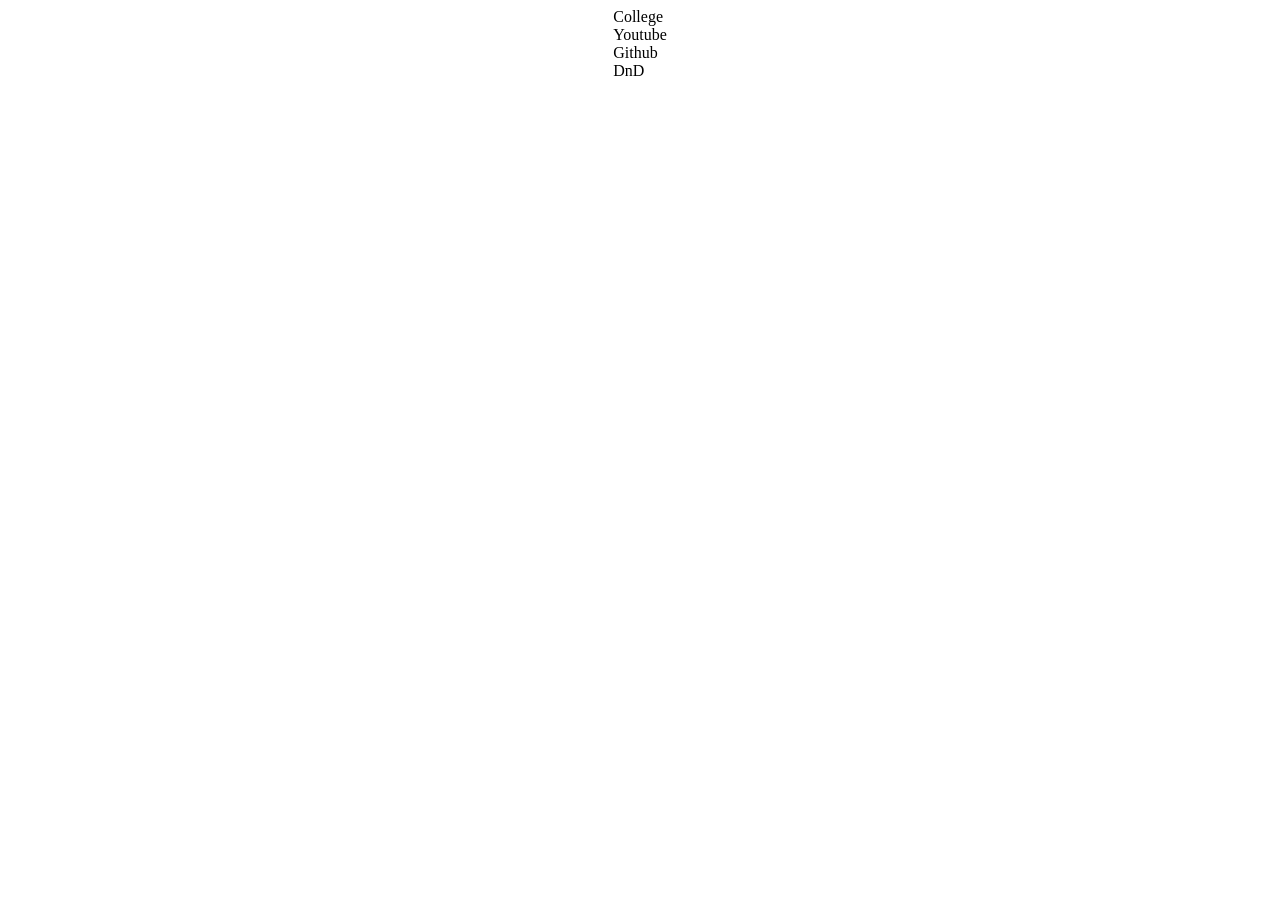
==== index.html @ e41da091 "update for startpage" ====
<!DOCTYPE html>
<html lang="en">
<head>
    <meta charset="UTF-8">
    <meta http-equiv="X-UA-Compatible" content="IE=edge">
    <meta name="viewport" content="width=device-width, initial-scale=1.0">
    <title>Will Hynes Portfolio</title>
    <link rel="stylesheet" href="style.css">
    <link rel="preconnect" href="https://fonts.googleapis.com">
    <link rel="preconnect" href="https://fonts.gstatic.com" crossorigin>
    <link href="https://fonts.googleapis.com/css2?family=Changa&family=Fira+Sans+Condensed&family=Righteous&display=swap" rel="stylesheet">
</head>
<body>
    <main>
        <div id="container">
            <div id="card_0">College</div>
            <div id="card_1">Youtube</div>
            <div id="card_2">Github</div>
            <div id="card_3">DnD</div>
        </div>
    </main>
    <script src="index.js"></script>
</body>
</html>
---- style.css ----
:root {
    --bg-color: rgb(51, 51, 51);
    --text-color: rgb(199, 199, 199);
    --angle: 135deg;
}

html {
    min-height: 100%;
}

main {
    display: flex;
    justify-content: center;
}

@media only screen and (max-width: 600px) {
    #categories {
        flex-direction: column;
    }
}

#categories div {
    border: solid 1px black;
    border-radius: 1em;
    padding: 5%;
    width: 100px;
    transition: all 250ms;
    text-align: center;
}
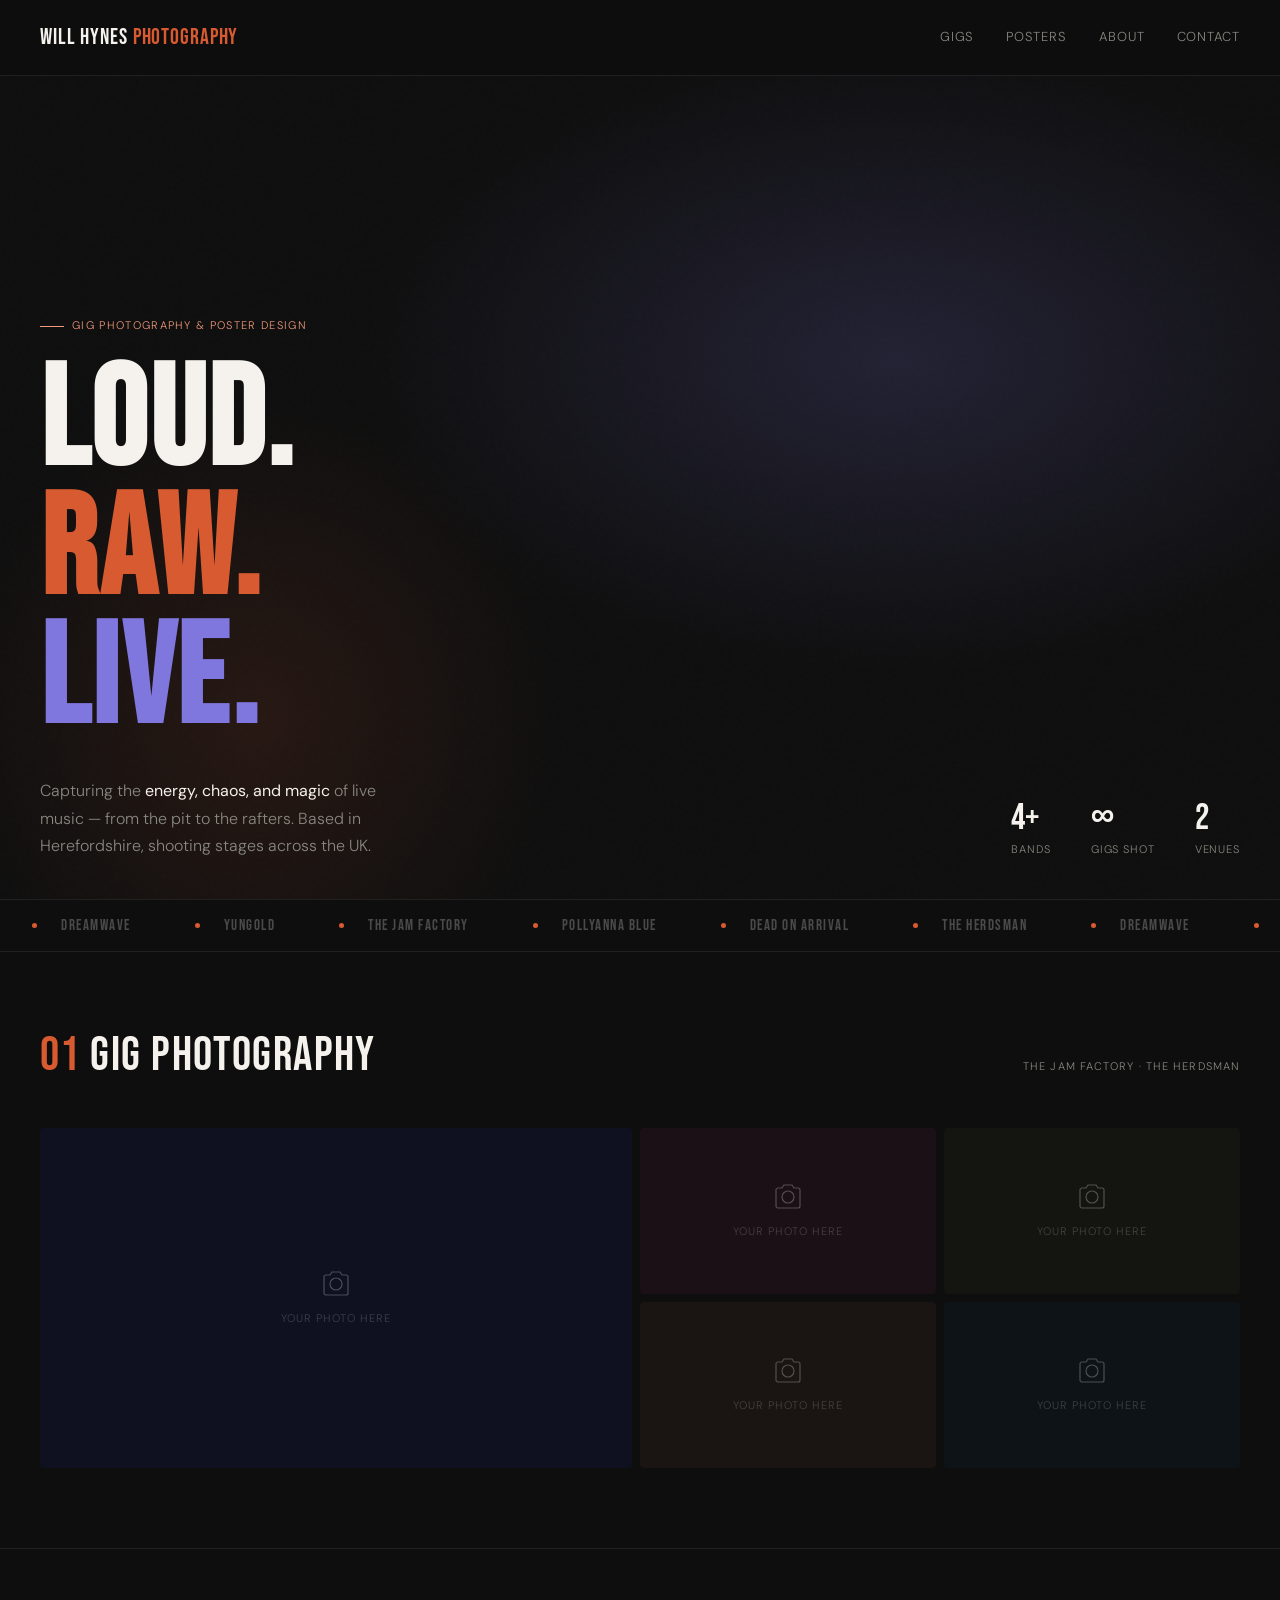
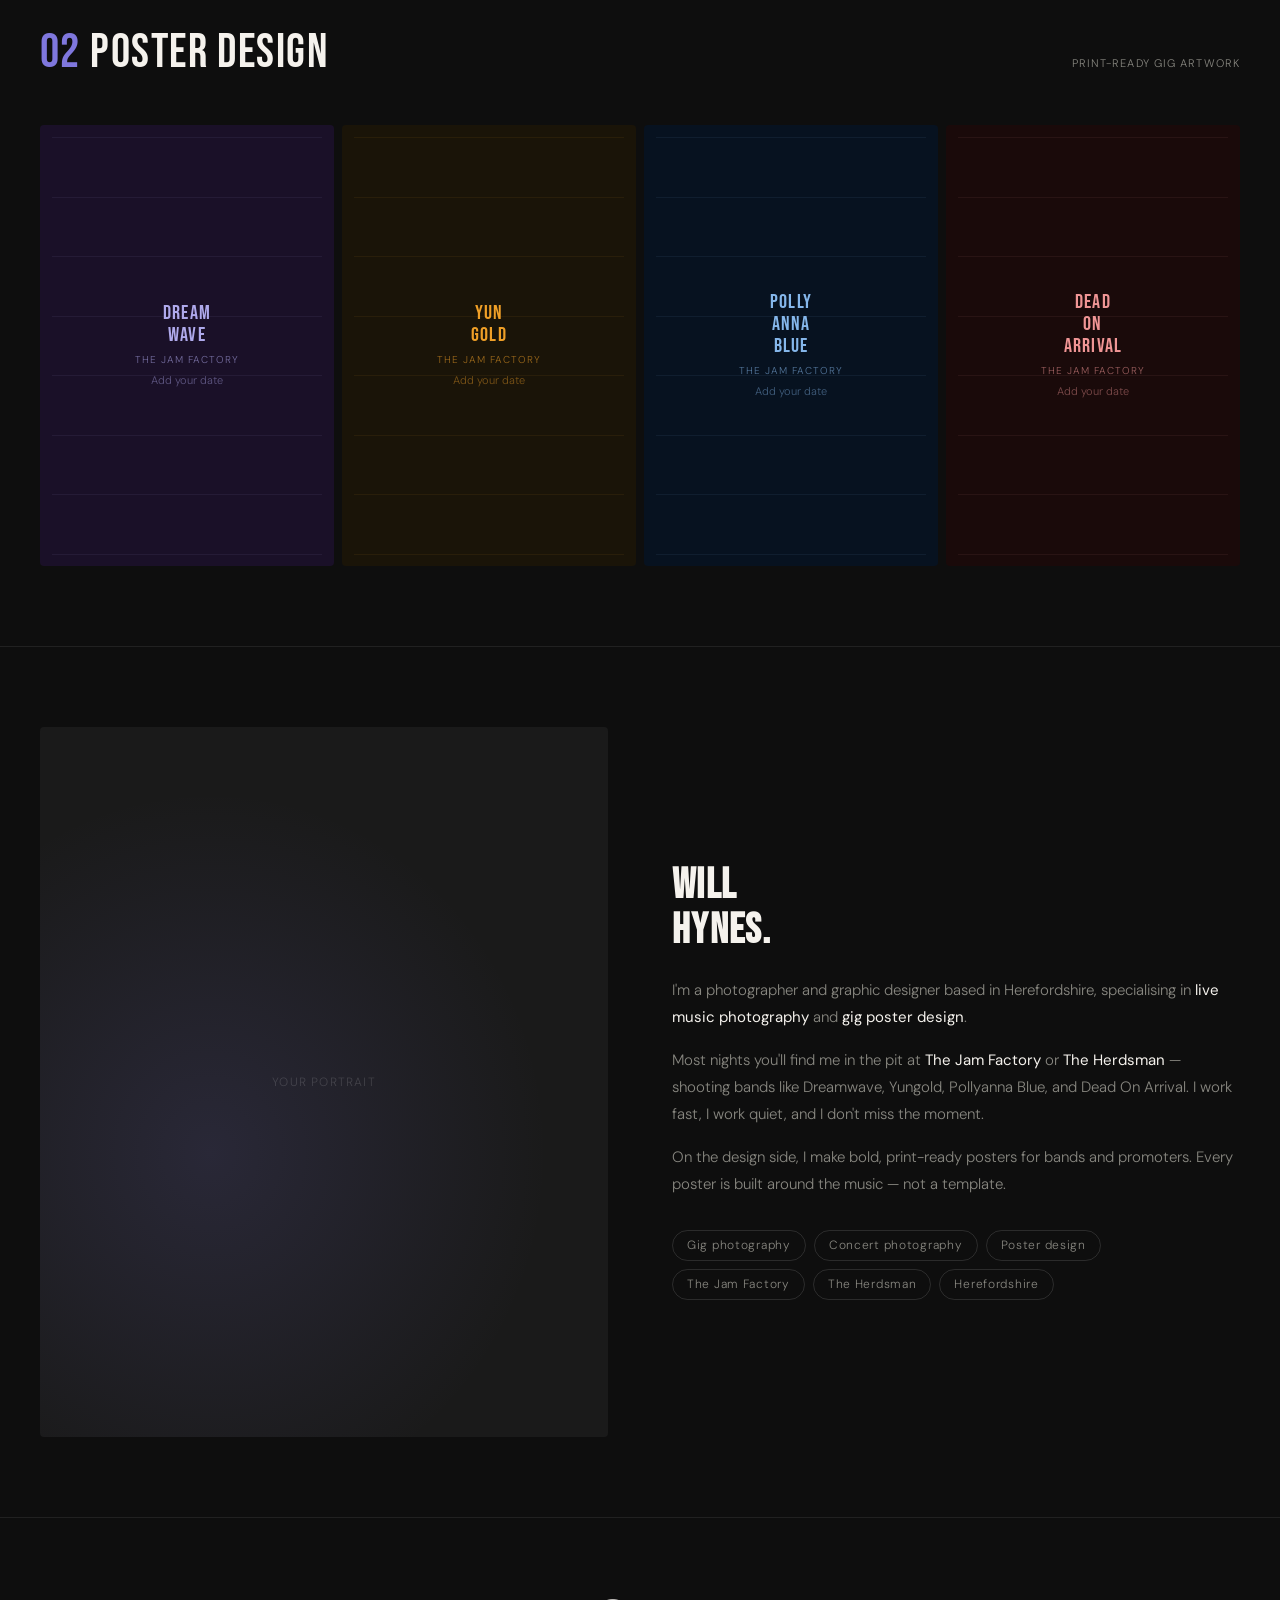
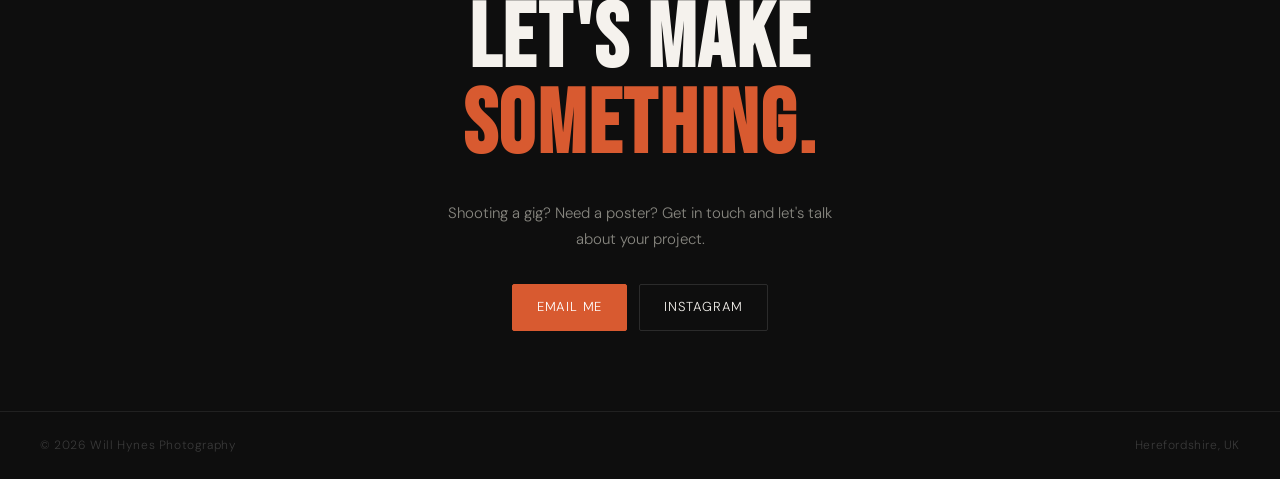
==== commit 9a436660: "add index.html" ====
--- a/index.html
+++ b/index.html
@@ -1,24 +1,688 @@
 <!DOCTYPE html>
 <html lang="en">
 <head>
-    <meta charset="UTF-8">
-    <meta http-equiv="X-UA-Compatible" content="IE=edge">
-    <meta name="viewport" content="width=device-width, initial-scale=1.0">
-    <title>Will Hynes Portfolio</title>
-    <link rel="stylesheet" href="style.css">
-    <link rel="preconnect" href="https://fonts.googleapis.com">
-    <link rel="preconnect" href="https://fonts.gstatic.com" crossorigin>
-    <link href="https://fonts.googleapis.com/css2?family=Changa&family=Fira+Sans+Condensed&family=Righteous&display=swap" rel="stylesheet">
+<meta charset="UTF-8">
+<meta name="viewport" content="width=device-width, initial-scale=1.0">
+<title>Will Hynes Photography</title>
+<link rel="preconnect" href="https://fonts.googleapis.com">
+<link rel="preconnect" href="https://fonts.gstatic.com" crossorigin>
+<link href="https://fonts.googleapis.com/css2?family=Bebas+Neue&family=DM+Sans:ital,wght@0,300;0,400;0,500;1,300&display=swap" rel="stylesheet">
+<style>
+  *, *::before, *::after { box-sizing: border-box; margin: 0; padding: 0; }
+
+  :root {
+    --coral: #D85A30;
+    --coral-light: #F0997B;
+    --coral-pale: #FAECE7;
+    --purple: #7F77DD;
+    --purple-deep: #3C3489;
+    --purple-pale: #EEEDFE;
+    --off-black: #0e0e0e;
+    --off-white: #F5F2ED;
+    --mid: #888780;
+    --font-display: 'Bebas Neue', sans-serif;
+    --font-body: 'DM Sans', sans-serif;
+  }
+
+  html { scroll-behavior: smooth; }
+
+  body {
+    background: var(--off-black);
+    color: var(--off-white);
+    font-family: var(--font-body);
+    font-weight: 300;
+    line-height: 1.6;
+    overflow-x: hidden;
+  }
+
+  /* ── NAV ── */
+  nav {
+    position: fixed; top: 0; left: 0; right: 0; z-index: 100;
+    display: flex; align-items: center; justify-content: space-between;
+    padding: 1.25rem 2.5rem;
+    border-bottom: 0.5px solid rgba(255,255,255,0.08);
+    background: rgba(14,14,14,0.85);
+    backdrop-filter: blur(12px);
+  }
+  .nav-logo {
+    font-family: var(--font-display);
+    font-size: 22px;
+    letter-spacing: 0.04em;
+    color: var(--off-white);
+    text-decoration: none;
+  }
+  .nav-logo span { color: var(--coral); }
+  .nav-links { display: flex; gap: 2rem; }
+  .nav-links a {
+    font-size: 13px;
+    color: var(--mid);
+    text-decoration: none;
+    letter-spacing: 0.06em;
+    text-transform: uppercase;
+    transition: color 0.2s;
+  }
+  .nav-links a:hover { color: var(--off-white); }
+
+  /* ── HERO ── */
+  .hero {
+    min-height: 100vh;
+    display: flex;
+    flex-direction: column;
+    justify-content: flex-end;
+    padding: 2.5rem;
+    padding-top: 100px;
+    position: relative;
+    overflow: hidden;
+    border-bottom: 0.5px solid rgba(255,255,255,0.08);
+  }
+
+  .hero-bg {
+    position: absolute; inset: 0;
+    background:
+      radial-gradient(ellipse 60% 50% at 70% 40%, rgba(127,119,221,0.18) 0%, transparent 70%),
+      radial-gradient(ellipse 40% 60% at 20% 80%, rgba(216,90,48,0.12) 0%, transparent 60%),
+      var(--off-black);
+  }
+
+  /* Grain overlay */
+  .hero-bg::after {
+    content: '';
+    position: absolute; inset: 0;
+    background-image: url("data:image/svg+xml,%3Csvg viewBox='0 0 256 256' xmlns='http://www.w3.org/2000/svg'%3E%3Cfilter id='noise'%3E%3CfeTurbulence type='fractalNoise' baseFrequency='0.9' numOctaves='4' stitchTiles='stitch'/%3E%3C/filter%3E%3Crect width='100%25' height='100%25' filter='url(%23noise)' opacity='0.04'/%3E%3C/svg%3E");
+    opacity: 0.4;
+    pointer-events: none;
+  }
+
+  .hero-content { position: relative; z-index: 2; }
+
+  .hero-tag {
+    display: inline-flex; align-items: center; gap: 8px;
+    font-size: 11px; letter-spacing: 0.12em; text-transform: uppercase;
+    color: var(--coral-light);
+    margin-bottom: 1.5rem;
+  }
+  .hero-tag::before {
+    content: '';
+    display: block; width: 24px; height: 1px;
+    background: var(--coral-light);
+  }
+
+  h1 {
+    font-family: var(--font-display);
+    font-size: clamp(72px, 12vw, 140px);
+    line-height: 0.92;
+    letter-spacing: 0.02em;
+    margin-bottom: 2rem;
+  }
+  h1 .accent { color: var(--coral); }
+  h1 .accent-purple { color: var(--purple); }
+
+  .hero-bottom {
+    display: flex;
+    align-items: flex-end;
+    justify-content: space-between;
+    gap: 2rem;
+    flex-wrap: wrap;
+  }
+  .hero-desc {
+    font-size: 16px;
+    color: var(--mid);
+    max-width: 380px;
+    line-height: 1.7;
+  }
+  .hero-desc strong { color: var(--off-white); font-weight: 400; }
+
+  .hero-stats {
+    display: flex; gap: 2.5rem;
+  }
+  .stat-num {
+    font-family: var(--font-display);
+    font-size: 36px;
+    color: var(--off-white);
+    line-height: 1;
+  }
+  .stat-label {
+    font-size: 11px;
+    color: var(--mid);
+    letter-spacing: 0.08em;
+    text-transform: uppercase;
+    margin-top: 4px;
+  }
+
+  .scroll-hint {
+    position: absolute; bottom: 2rem; right: 2.5rem;
+    font-size: 11px; letter-spacing: 0.1em; text-transform: uppercase;
+    color: rgba(255,255,255,0.2);
+    writing-mode: vertical-rl;
+    z-index: 2;
+  }
+
+  /* ── BANDS TICKER ── */
+  .ticker {
+    border-bottom: 0.5px solid rgba(255,255,255,0.08);
+    overflow: hidden;
+    padding: 0.85rem 0;
+    background: var(--off-black);
+  }
+  .ticker-track {
+    display: flex;
+    gap: 0;
+    animation: ticker 20s linear infinite;
+    width: max-content;
+  }
+  .ticker-track:hover { animation-play-state: paused; }
+  .ticker-item {
+    display: inline-flex; align-items: center; gap: 1.5rem;
+    padding: 0 2rem;
+    font-family: var(--font-display);
+    font-size: 15px;
+    letter-spacing: 0.1em;
+    color: rgba(255,255,255,0.25);
+    white-space: nowrap;
+  }
+  .ticker-dot {
+    width: 5px; height: 5px; border-radius: 50%;
+    background: var(--coral);
+    flex-shrink: 0;
+  }
+  @keyframes ticker {
+    0% { transform: translateX(0); }
+    100% { transform: translateX(-50%); }
+  }
+
+  /* ── SECTION SHARED ── */
+  section { padding: 5rem 2.5rem; border-bottom: 0.5px solid rgba(255,255,255,0.08); }
+  .section-header {
+    display: flex; align-items: baseline; justify-content: space-between;
+    margin-bottom: 3rem;
+    flex-wrap: wrap; gap: 1rem;
+  }
+  .section-title {
+    font-family: var(--font-display);
+    font-size: 48px;
+    letter-spacing: 0.03em;
+    line-height: 1;
+  }
+  .section-title .coral { color: var(--coral); }
+  .section-title .purple { color: var(--purple); }
+  .section-index {
+    font-size: 11px; color: var(--mid);
+    letter-spacing: 0.1em; text-transform: uppercase;
+  }
+
+  /* ── PHOTOGRAPHY ── */
+  .photo-grid {
+    display: grid;
+    grid-template-columns: 2fr 1fr 1fr;
+    grid-template-rows: auto auto;
+    gap: 8px;
+  }
+  .photo-item {
+    background: #1a1a1a;
+    border-radius: 4px;
+    overflow: hidden;
+    position: relative;
+  }
+  .photo-item.featured { grid-row: span 2; }
+  .photo-fill {
+    width: 100%; height: 100%; min-height: 160px;
+    display: flex; flex-direction: column;
+    align-items: center; justify-content: center;
+    gap: 10px;
+  }
+  .photo-fill.tall { min-height: 340px; }
+  .photo-icon {
+    width: 32px; height: 32px; opacity: 0.25;
+  }
+  .photo-fill span {
+    font-size: 11px; color: rgba(255,255,255,0.2);
+    letter-spacing: 0.08em; text-transform: uppercase;
+  }
+  .photo-overlay {
+    position: absolute; inset: 0;
+    background: linear-gradient(to top, rgba(14,14,14,0.8) 0%, transparent 50%);
+    display: flex; flex-direction: column;
+    justify-content: flex-end;
+    padding: 1rem;
+    opacity: 0;
+    transition: opacity 0.25s;
+  }
+  .photo-item:hover .photo-overlay { opacity: 1; }
+  .photo-overlay-title { font-size: 14px; font-weight: 500; }
+  .photo-overlay-sub { font-size: 12px; color: var(--mid); }
+
+  /* Tinted placeholder backgrounds */
+  .tint-a { background: #1a1016; }
+  .tint-b { background: #0f1020; }
+  .tint-c { background: #141410; }
+  .tint-d { background: #1a1412; }
+  .tint-e { background: #0e1318; }
+
+  /* ── POSTERS ── */
+  .poster-grid {
+    display: grid;
+    grid-template-columns: repeat(4, 1fr);
+    gap: 8px;
+  }
+  .poster-item {
+    border-radius: 4px;
+    overflow: hidden;
+    position: relative;
+    cursor: pointer;
+  }
+  .poster-fill {
+    aspect-ratio: 2/3;
+    display: flex; flex-direction: column;
+    align-items: center; justify-content: center;
+    gap: 8px;
+    position: relative;
+  }
+  .poster-inner {
+    text-align: center;
+    z-index: 1;
+    position: relative;
+  }
+  .poster-band {
+    font-family: var(--font-display);
+    font-size: 20px;
+    letter-spacing: 0.06em;
+    line-height: 1.1;
+  }
+  .poster-venue {
+    font-size: 10px;
+    letter-spacing: 0.1em;
+    text-transform: uppercase;
+    margin-top: 6px;
+    opacity: 0.6;
+  }
+  .poster-date {
+    font-size: 11px;
+    margin-top: 4px;
+    opacity: 0.45;
+  }
+  .poster-lines {
+    position: absolute; inset: 0;
+    display: flex; flex-direction: column;
+    justify-content: space-between;
+    padding: 12px;
+    opacity: 0.07;
+  }
+  .h-line { height: 0.5px; background: currentColor; }
+
+  /* ── ABOUT ── */
+  .about-inner {
+    display: grid;
+    grid-template-columns: 1fr 1fr;
+    gap: 4rem;
+    align-items: center;
+  }
+  .about-visual {
+    aspect-ratio: 4/5;
+    background: #1a1a1a;
+    border-radius: 4px;
+    display: flex; align-items: center; justify-content: center;
+    position: relative;
+    overflow: hidden;
+  }
+  .about-visual::before {
+    content: '';
+    position: absolute; inset: 0;
+    background: radial-gradient(ellipse at 30% 60%, rgba(127,119,221,0.15), transparent 60%);
+  }
+  .about-placeholder {
+    font-size: 12px; color: rgba(255,255,255,0.15);
+    letter-spacing: 0.1em; text-transform: uppercase;
+    position: relative; z-index: 1;
+  }
+  .about-text h2 {
+    font-family: var(--font-display);
+    font-size: 42px;
+    line-height: 1.05;
+    margin-bottom: 1.5rem;
+    letter-spacing: 0.03em;
+  }
+  .about-text p {
+    font-size: 15px;
+    color: var(--mid);
+    line-height: 1.8;
+    margin-bottom: 1rem;
+  }
+  .about-text p strong { color: var(--off-white); font-weight: 400; }
+  .tags {
+    display: flex; gap: 8px; flex-wrap: wrap; margin-top: 2rem;
+  }
+  .tag {
+    font-size: 12px; letter-spacing: 0.06em;
+    padding: 5px 14px;
+    border: 0.5px solid rgba(255,255,255,0.12);
+    border-radius: 999px;
+    color: var(--mid);
+  }
+
+  /* ── CONTACT ── */
+  .contact-inner {
+    display: flex; flex-direction: column;
+    align-items: center; text-align: center;
+    gap: 2rem;
+  }
+  .contact-inner h2 {
+    font-family: var(--font-display);
+    font-size: clamp(48px, 8vw, 90px);
+    letter-spacing: 0.03em;
+    line-height: 0.95;
+  }
+  .contact-inner h2 span { color: var(--coral); }
+  .contact-sub {
+    font-size: 15px; color: var(--mid);
+    max-width: 400px; line-height: 1.7;
+  }
+  .contact-links {
+    display: flex; gap: 12px; flex-wrap: wrap; justify-content: center;
+  }
+  .contact-link {
+    display: inline-flex; align-items: center; gap: 8px;
+    padding: 12px 24px;
+    border: 0.5px solid rgba(255,255,255,0.12);
+    border-radius: 2px;
+    font-size: 13px;
+    color: var(--off-white);
+    text-decoration: none;
+    letter-spacing: 0.06em;
+    text-transform: uppercase;
+    transition: border-color 0.2s, color 0.2s;
+  }
+  .contact-link:hover { border-color: var(--coral); color: var(--coral); }
+  .contact-link.primary {
+    background: var(--coral);
+    border-color: var(--coral);
+    color: #fff;
+  }
+  .contact-link.primary:hover { background: #c04e26; border-color: #c04e26; color: #fff; }
+
+  /* ── FOOTER ── */
+  footer {
+    padding: 1.5rem 2.5rem;
+    display: flex; align-items: center; justify-content: space-between;
+    font-size: 12px; color: rgba(255,255,255,0.18);
+    letter-spacing: 0.05em;
+    flex-wrap: wrap; gap: 0.5rem;
+  }
+
+  /* ── ANIMATIONS ── */
+  .fade-up {
+    opacity: 0;
+    transform: translateY(24px);
+    transition: opacity 0.7s ease, transform 0.7s ease;
+  }
+  .fade-up.visible {
+    opacity: 1;
+    transform: translateY(0);
+  }
+
+  @media (max-width: 700px) {
+    .photo-grid { grid-template-columns: 1fr; }
+    .poster-grid { grid-template-columns: repeat(2, 1fr); }
+    .about-inner { grid-template-columns: 1fr; }
+    .photo-item.featured { grid-row: span 1; }
+    nav { padding: 1rem 1.25rem; }
+    .nav-links { gap: 1.25rem; }
+    section { padding: 3.5rem 1.25rem; }
+    .hero { padding: 1.25rem; padding-top: 80px; }
+    h1 { font-size: 64px; }
+  }
+</style>
 </head>
 <body>
-    <main>
-        <div id="container">
-            <div id="card_0">College</div>
-            <div id="card_1">Youtube</div>
-            <div id="card_2">Github</div>
-            <div id="card_3">DnD</div>
-        </div>
-    </main>
-    <script src="index.js"></script>
+
+<!-- NAV -->
+<nav>
+  <a href="#" class="nav-logo">Will Hynes <span>Photography</span></a>
+  <div class="nav-links">
+    <a href="#photography">Gigs</a>
+    <a href="#posters">Posters</a>
+    <a href="#about">About</a>
+    <a href="#contact">Contact</a>
+  </div>
+</nav>
+
+<!-- HERO -->
+<div class="hero">
+  <div class="hero-bg"></div>
+  <div class="hero-content">
+    <div class="hero-tag">Gig photography & poster design</div>
+    <h1>
+      LOUD.<br>
+      <span class="accent">RAW.</span><br>
+      <span class="accent-purple">LIVE.</span>
+    </h1>
+    <div class="hero-bottom">
+      <p class="hero-desc">
+        Capturing the <strong>energy, chaos, and magic</strong> of live music — from the pit to the rafters. Based in Herefordshire, shooting stages across the UK.
+      </p>
+      <div class="hero-stats">
+        <div>
+          <div class="stat-num">4+</div>
+          <div class="stat-label">Bands</div>
+        </div>
+        <div>
+          <div class="stat-num">∞</div>
+          <div class="stat-label">Gigs shot</div>
+        </div>
+        <div>
+          <div class="stat-num">2</div>
+          <div class="stat-label">Venues</div>
+        </div>
+      </div>
+    </div>
+  </div>
+
+</div>
+
+<!-- TICKER -->
+<div class="ticker">
+  <div class="ticker-track">
+    <span class="ticker-item"><span class="ticker-dot"></span>Dreamwave</span>
+    <span class="ticker-item"><span class="ticker-dot"></span>Yungold</span>
+    <span class="ticker-item"><span class="ticker-dot"></span>The Jam Factory</span>
+    <span class="ticker-item"><span class="ticker-dot"></span>Pollyanna Blue</span>
+    <span class="ticker-item"><span class="ticker-dot"></span>Dead On Arrival</span>
+    <span class="ticker-item"><span class="ticker-dot"></span>The Herdsman</span>
+    <span class="ticker-item"><span class="ticker-dot"></span>Dreamwave</span>
+    <span class="ticker-item"><span class="ticker-dot"></span>Yungold</span>
+    <span class="ticker-item"><span class="ticker-dot"></span>The Jam Factory</span>
+    <span class="ticker-item"><span class="ticker-dot"></span>Pollyanna Blue</span>
+    <span class="ticker-item"><span class="ticker-dot"></span>Dead On Arrival</span>
+    <span class="ticker-item"><span class="ticker-dot"></span>The Herdsman</span>
+  </div>
+</div>
+
+<!-- PHOTOGRAPHY -->
+<section id="photography" class="fade-up">
+  <div class="section-header">
+    <div class="section-title"><span class="coral">01</span> Gig photography</div>
+    <div class="section-index">The Jam Factory · The Herdsman</div>
+  </div>
+  <div class="photo-grid">
+    <div class="photo-item featured tint-b">
+      <div class="photo-fill tall">
+        <svg class="photo-icon" viewBox="0 0 32 32" fill="none"><circle cx="16" cy="16" r="6" stroke="white" stroke-width="1.2"/><path d="M12 4h8l2 3h4a2 2 0 012 2v16a2 2 0 01-2 2H6a2 2 0 01-2-2V9a2 2 0 012-2h4l2-3z" stroke="white" stroke-width="1.2" fill="none"/></svg>
+        <span>your photo here</span>
+      </div>
+      <div class="photo-overlay">
+        <div class="photo-overlay-title">Dreamwave</div>
+        <div class="photo-overlay-sub">The Jam Factory</div>
+      </div>
+    </div>
+    <div class="photo-item tint-a">
+      <div class="photo-fill">
+        <svg class="photo-icon" viewBox="0 0 32 32" fill="none"><circle cx="16" cy="16" r="6" stroke="white" stroke-width="1.2"/><path d="M12 4h8l2 3h4a2 2 0 012 2v16a2 2 0 01-2 2H6a2 2 0 01-2-2V9a2 2 0 012-2h4l2-3z" stroke="white" stroke-width="1.2" fill="none"/></svg>
+        <span>your photo here</span>
+      </div>
+      <div class="photo-overlay">
+        <div class="photo-overlay-title">Pollyanna Blue</div>
+        <div class="photo-overlay-sub">The Jam Factory</div>
+      </div>
+    </div>
+    <div class="photo-item tint-c">
+      <div class="photo-fill">
+        <svg class="photo-icon" viewBox="0 0 32 32" fill="none"><circle cx="16" cy="16" r="6" stroke="white" stroke-width="1.2"/><path d="M12 4h8l2 3h4a2 2 0 012 2v16a2 2 0 01-2 2H6a2 2 0 01-2-2V9a2 2 0 012-2h4l2-3z" stroke="white" stroke-width="1.2" fill="none"/></svg>
+        <span>your photo here</span>
+      </div>
+      <div class="photo-overlay">
+        <div class="photo-overlay-title">Yungold</div>
+        <div class="photo-overlay-sub">The Herdsman</div>
+      </div>
+    </div>
+    <div class="photo-item tint-d">
+      <div class="photo-fill">
+        <svg class="photo-icon" viewBox="0 0 32 32" fill="none"><circle cx="16" cy="16" r="6" stroke="white" stroke-width="1.2"/><path d="M12 4h8l2 3h4a2 2 0 012 2v16a2 2 0 01-2 2H6a2 2 0 01-2-2V9a2 2 0 012-2h4l2-3z" stroke="white" stroke-width="1.2" fill="none"/></svg>
+        <span>your photo here</span>
+      </div>
+      <div class="photo-overlay">
+        <div class="photo-overlay-title">Dead On Arrival</div>
+        <div class="photo-overlay-sub">The Herdsman</div>
+      </div>
+    </div>
+    <div class="photo-item tint-e">
+      <div class="photo-fill">
+        <svg class="photo-icon" viewBox="0 0 32 32" fill="none"><circle cx="16" cy="16" r="6" stroke="white" stroke-width="1.2"/><path d="M12 4h8l2 3h4a2 2 0 012 2v16a2 2 0 01-2 2H6a2 2 0 01-2-2V9a2 2 0 012-2h4l2-3z" stroke="white" stroke-width="1.2" fill="none"/></svg>
+        <span>your photo here</span>
+      </div>
+      <div class="photo-overlay">
+        <div class="photo-overlay-title">Dead On Arrival</div>
+        <div class="photo-overlay-sub">The Jam Factory</div>
+      </div>
+    </div>
+  </div>
+</section>
+
+<!-- POSTERS -->
+<section id="posters" class="fade-up">
+  <div class="section-header">
+    <div class="section-title"><span class="purple">02</span> Poster design</div>
+    <div class="section-index">Print-ready gig artwork</div>
+  </div>
+  <div class="poster-grid">
+    <!-- Dreamwave poster -->
+    <div class="poster-item">
+      <div class="poster-fill" style="background: #1a1028; color: #AFA9EC;">
+        <div class="poster-lines">
+          <div class="h-line"></div><div class="h-line"></div><div class="h-line"></div>
+          <div class="h-line"></div><div class="h-line"></div><div class="h-line"></div>
+          <div class="h-line"></div><div class="h-line"></div>
+        </div>
+        <div class="poster-inner">
+          <div class="poster-band">DREAM<br>WAVE</div>
+          <div class="poster-venue">The Jam Factory</div>
+          <div class="poster-date">Add your date</div>
+        </div>
+      </div>
+    </div>
+    <!-- Yungold poster -->
+    <div class="poster-item">
+      <div class="poster-fill" style="background: #1a1408; color: #EF9F27;">
+        <div class="poster-lines">
+          <div class="h-line"></div><div class="h-line"></div><div class="h-line"></div>
+          <div class="h-line"></div><div class="h-line"></div><div class="h-line"></div>
+          <div class="h-line"></div><div class="h-line"></div>
+        </div>
+        <div class="poster-inner">
+          <div class="poster-band">YUN<br>GOLD</div>
+          <div class="poster-venue">The Jam Factory</div>
+          <div class="poster-date">Add your date</div>
+        </div>
+      </div>
+    </div>
+    <!-- Pollyanna Blue poster -->
+    <div class="poster-item">
+      <div class="poster-fill" style="background: #071220; color: #85B7EB;">
+        <div class="poster-lines">
+          <div class="h-line"></div><div class="h-line"></div><div class="h-line"></div>
+          <div class="h-line"></div><div class="h-line"></div><div class="h-line"></div>
+          <div class="h-line"></div><div class="h-line"></div>
+        </div>
+        <div class="poster-inner">
+          <div class="poster-band">POLLY<br>ANNA<br>BLUE</div>
+          <div class="poster-venue">The Jam Factory</div>
+          <div class="poster-date">Add your date</div>
+        </div>
+      </div>
+    </div>
+    <!-- Dead On Arrival poster -->
+    <div class="poster-item">
+      <div class="poster-fill" style="background: #1a0a0a; color: #F09595;">
+        <div class="poster-lines">
+          <div class="h-line"></div><div class="h-line"></div><div class="h-line"></div>
+          <div class="h-line"></div><div class="h-line"></div><div class="h-line"></div>
+          <div class="h-line"></div><div class="h-line"></div>
+        </div>
+        <div class="poster-inner">
+          <div class="poster-band">DEAD<br>ON<br>ARRIVAL</div>
+          <div class="poster-venue">The Jam Factory</div>
+          <div class="poster-date">Add your date</div>
+        </div>
+      </div>
+    </div>
+  </div>
+</section>
+
+<!-- ABOUT -->
+<section id="about" class="fade-up">
+  <div class="about-inner">
+    <div class="about-visual">
+      <div class="about-placeholder">your portrait</div>
+    </div>
+    <div class="about-text">
+      <h2>WILL<br>HYNES.</h2>
+      <p>
+        I'm a photographer and graphic designer based in Herefordshire, specialising in <strong>live music photography</strong> and <strong>gig poster design</strong>.
+      </p>
+      <p>
+        Most nights you'll find me in the pit at <strong>The Jam Factory</strong> or <strong>The Herdsman</strong> — shooting bands like Dreamwave, Yungold, Pollyanna Blue, and Dead On Arrival. I work fast, I work quiet, and I don't miss the moment.
+      </p>
+      <p>
+        On the design side, I make bold, print-ready posters for bands and promoters. Every poster is built around the music — not a template.
+      </p>
+      <div class="tags">
+        <span class="tag">Gig photography</span>
+        <span class="tag">Concert photography</span>
+        <span class="tag">Poster design</span>
+        <span class="tag">The Jam Factory</span>
+        <span class="tag">The Herdsman</span>
+        <span class="tag">Herefordshire</span>
+      </div>
+    </div>
+  </div>
+</section>
+
+<!-- CONTACT -->
+<section id="contact" class="fade-up">
+  <div class="contact-inner">
+    <h2>LET'S MAKE<br><span>SOMETHING.</span></h2>
+    <p class="contact-sub">Shooting a gig? Need a poster? Get in touch and let's talk about your project.</p>
+    <div class="contact-links">
+      <a class="contact-link primary" href="mailto:will@willhynes.com">Email me</a>
+      <a class="contact-link" href="https://instagram.com/will_hynes01" target="_blank">Instagram</a>
+    </div>
+  </div>
+</section>
+
+<!-- FOOTER -->
+<footer>
+  <span>© 2026 Will Hynes Photography</span>
+  <span>Herefordshire, UK</span>
+</footer>
+
+<script>
+  const observer = new IntersectionObserver((entries) => {
+    entries.forEach(e => {
+      if (e.isIntersecting) {
+        e.target.classList.add('visible');
+        observer.unobserve(e.target);
+      }
+    });
+  }, { threshold: 0.12 });
+  document.querySelectorAll('.fade-up').forEach(el => observer.observe(el));
+</script>
 </body>
 </html>
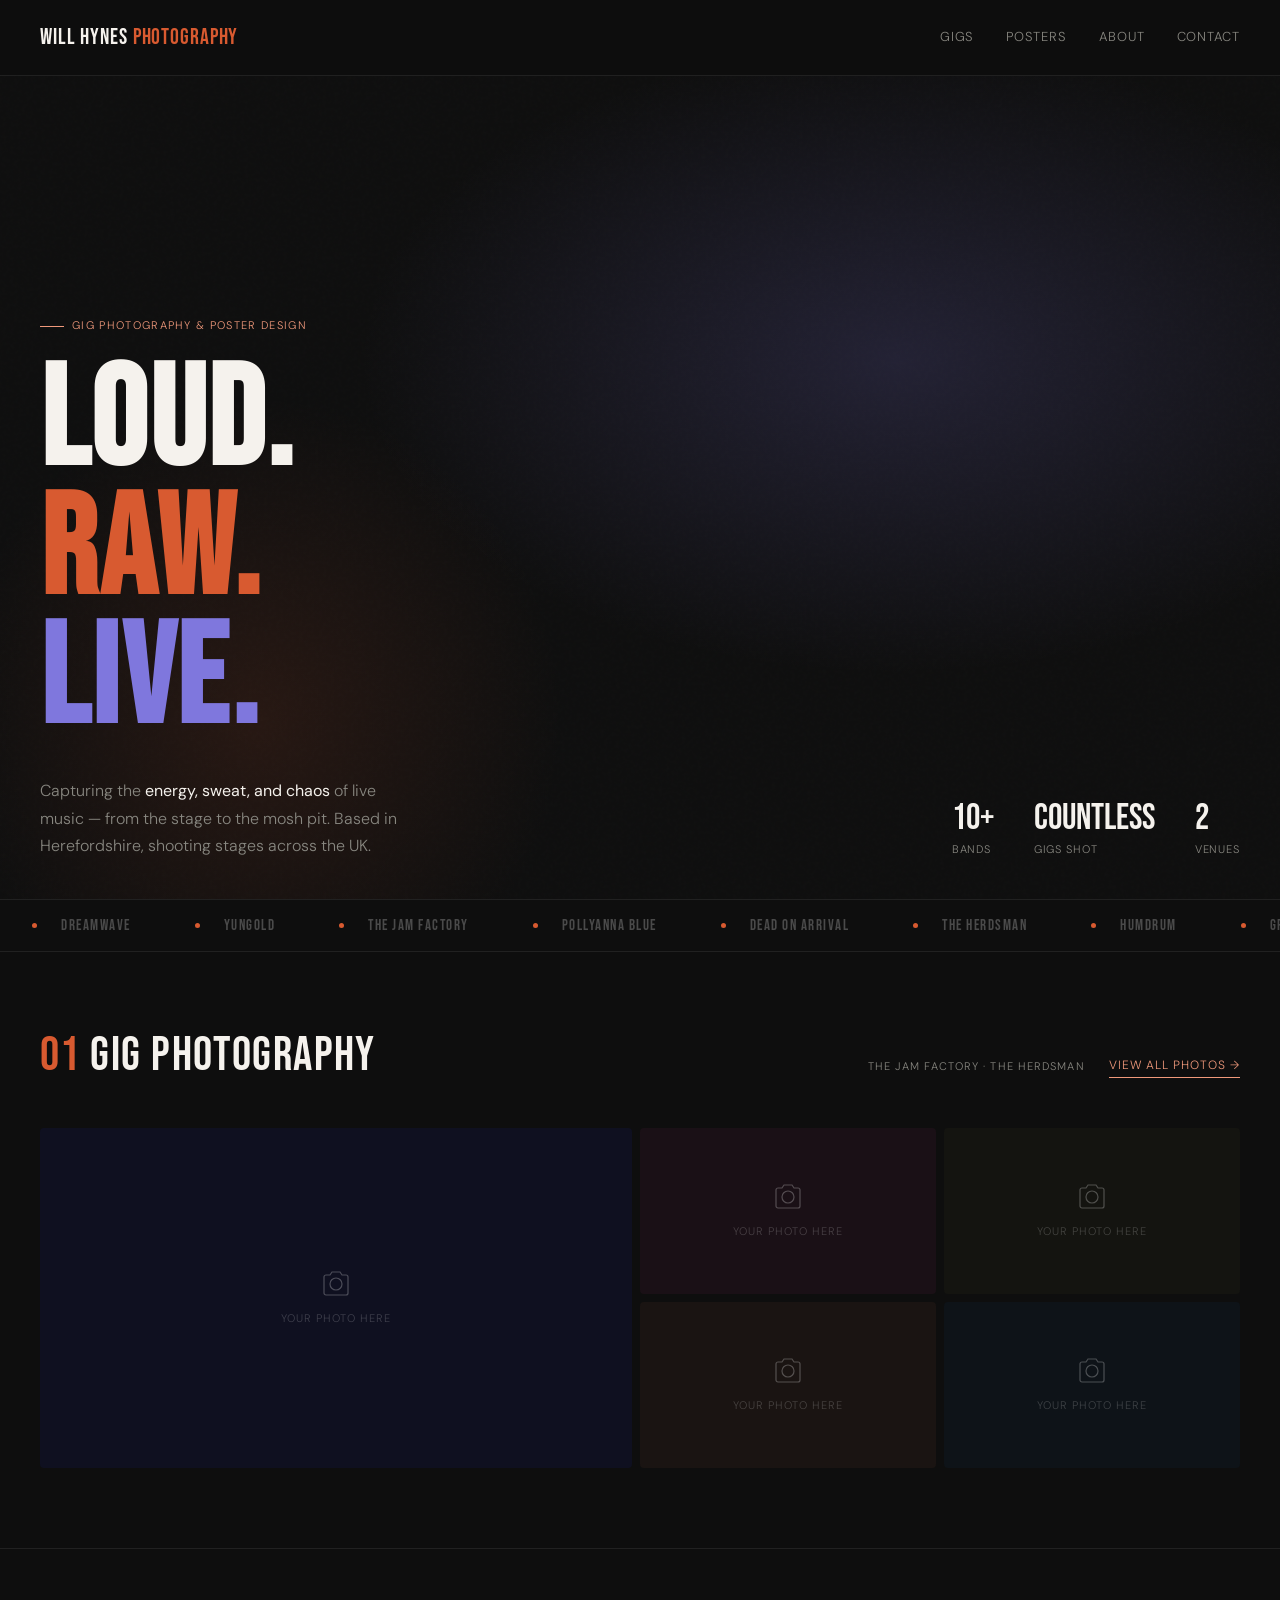
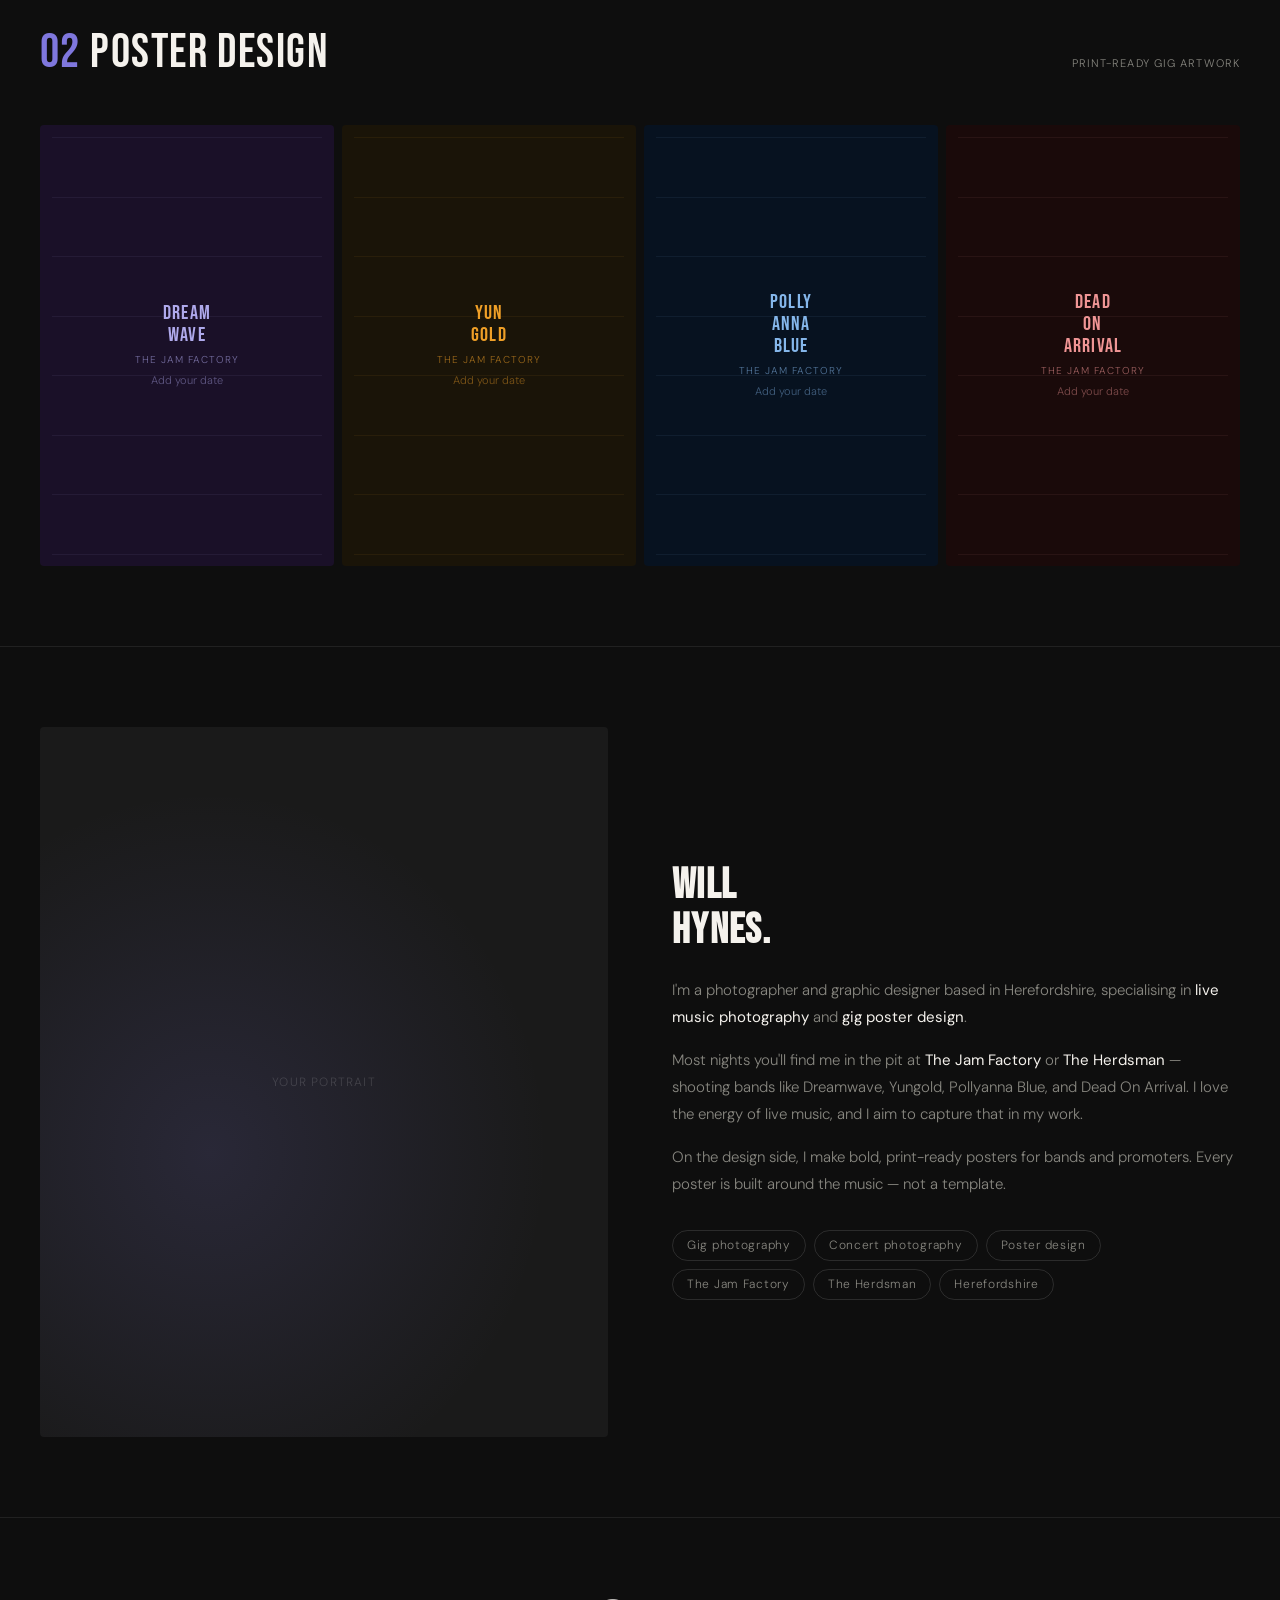
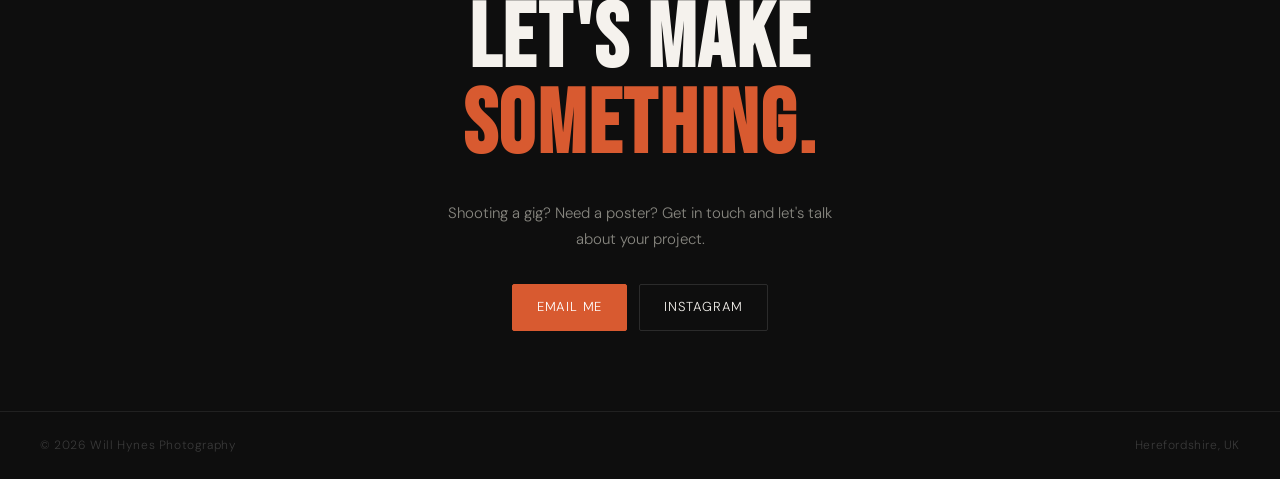
==== commit 4e21f256: "change pit to stage" ====
--- a/index.html
+++ b/index.html
@@ -457,15 +457,15 @@
     </h1>
     <div class="hero-bottom">
       <p class="hero-desc">
-        Capturing the <strong>energy, chaos, and magic</strong> of live music — from the pit to the rafters. Based in Herefordshire, shooting stages across the UK.
+        Capturing the <strong>energy, sweat, and chaos</strong> of live music — from the stage to the mosh pit. Based in Herefordshire, shooting stages across the UK.
       </p>
       <div class="hero-stats">
         <div>
-          <div class="stat-num">4+</div>
+          <div class="stat-num">10+</div>
           <div class="stat-label">Bands</div>
         </div>
         <div>
-          <div class="stat-num">∞</div>
+          <div class="stat-num">Countless</div>
           <div class="stat-label">Gigs shot</div>
         </div>
         <div>
@@ -487,12 +487,24 @@
     <span class="ticker-item"><span class="ticker-dot"></span>Pollyanna Blue</span>
     <span class="ticker-item"><span class="ticker-dot"></span>Dead On Arrival</span>
     <span class="ticker-item"><span class="ticker-dot"></span>The Herdsman</span>
+    <span class="ticker-item"><span class="ticker-dot"></span>Humdrum</span>
+    <span class="ticker-item"><span class="ticker-dot"></span>Gray Space</span>
+    <span class="ticker-item"><span class="ticker-dot"></span>Lumora</span>
+    <span class="ticker-item"><span class="ticker-dot"></span>The Makings</span>
+    <span class="ticker-item"><span class="ticker-dot"></span>Since</span>
+    <span class="ticker-item"><span class="ticker-dot"></span>Versaints</span>
     <span class="ticker-item"><span class="ticker-dot"></span>Dreamwave</span>
     <span class="ticker-item"><span class="ticker-dot"></span>Yungold</span>
     <span class="ticker-item"><span class="ticker-dot"></span>The Jam Factory</span>
     <span class="ticker-item"><span class="ticker-dot"></span>Pollyanna Blue</span>
     <span class="ticker-item"><span class="ticker-dot"></span>Dead On Arrival</span>
     <span class="ticker-item"><span class="ticker-dot"></span>The Herdsman</span>
+    <span class="ticker-item"><span class="ticker-dot"></span>Humdrum</span>
+    <span class="ticker-item"><span class="ticker-dot"></span>Gray Space</span>
+    <span class="ticker-item"><span class="ticker-dot"></span>Lumora</span>
+    <span class="ticker-item"><span class="ticker-dot"></span>The Makings</span>
+    <span class="ticker-item"><span class="ticker-dot"></span>Since</span>
+    <span class="ticker-item"><span class="ticker-dot"></span>Versaints</span>
   </div>
 </div>
 
@@ -500,7 +512,10 @@
 <section id="photography" class="fade-up">
   <div class="section-header">
     <div class="section-title"><span class="coral">01</span> Gig photography</div>
-    <div class="section-index">The Jam Factory · The Herdsman</div>
+    <div style="display:flex; align-items:center; gap:1.5rem; flex-wrap:wrap;">
+      <div class="section-index">The Jam Factory · The Herdsman</div>
+      <a href="will_hynes_gallery.html" style="font-size:12px; letter-spacing:0.08em; text-transform:uppercase; color:var(--coral-light); text-decoration:none; border-bottom: 0.5px solid var(--coral-light); padding-bottom:1px;">View all photos →</a>
+    </div>
   </div>
   <div class="photo-grid">
     <div class="photo-item featured tint-b">
@@ -638,7 +653,7 @@
         I'm a photographer and graphic designer based in Herefordshire, specialising in <strong>live music photography</strong> and <strong>gig poster design</strong>.
       </p>
       <p>
-        Most nights you'll find me in the pit at <strong>The Jam Factory</strong> or <strong>The Herdsman</strong> — shooting bands like Dreamwave, Yungold, Pollyanna Blue, and Dead On Arrival. I work fast, I work quiet, and I don't miss the moment.
+        Most nights you'll find me in the pit at <strong>The Jam Factory</strong> or <strong>The Herdsman</strong> — shooting bands like Dreamwave, Yungold, Pollyanna Blue, and Dead On Arrival. I love the energy of live music, and I aim to capture that in my work.
       </p>
       <p>
         On the design side, I make bold, print-ready posters for bands and promoters. Every poster is built around the music — not a template.
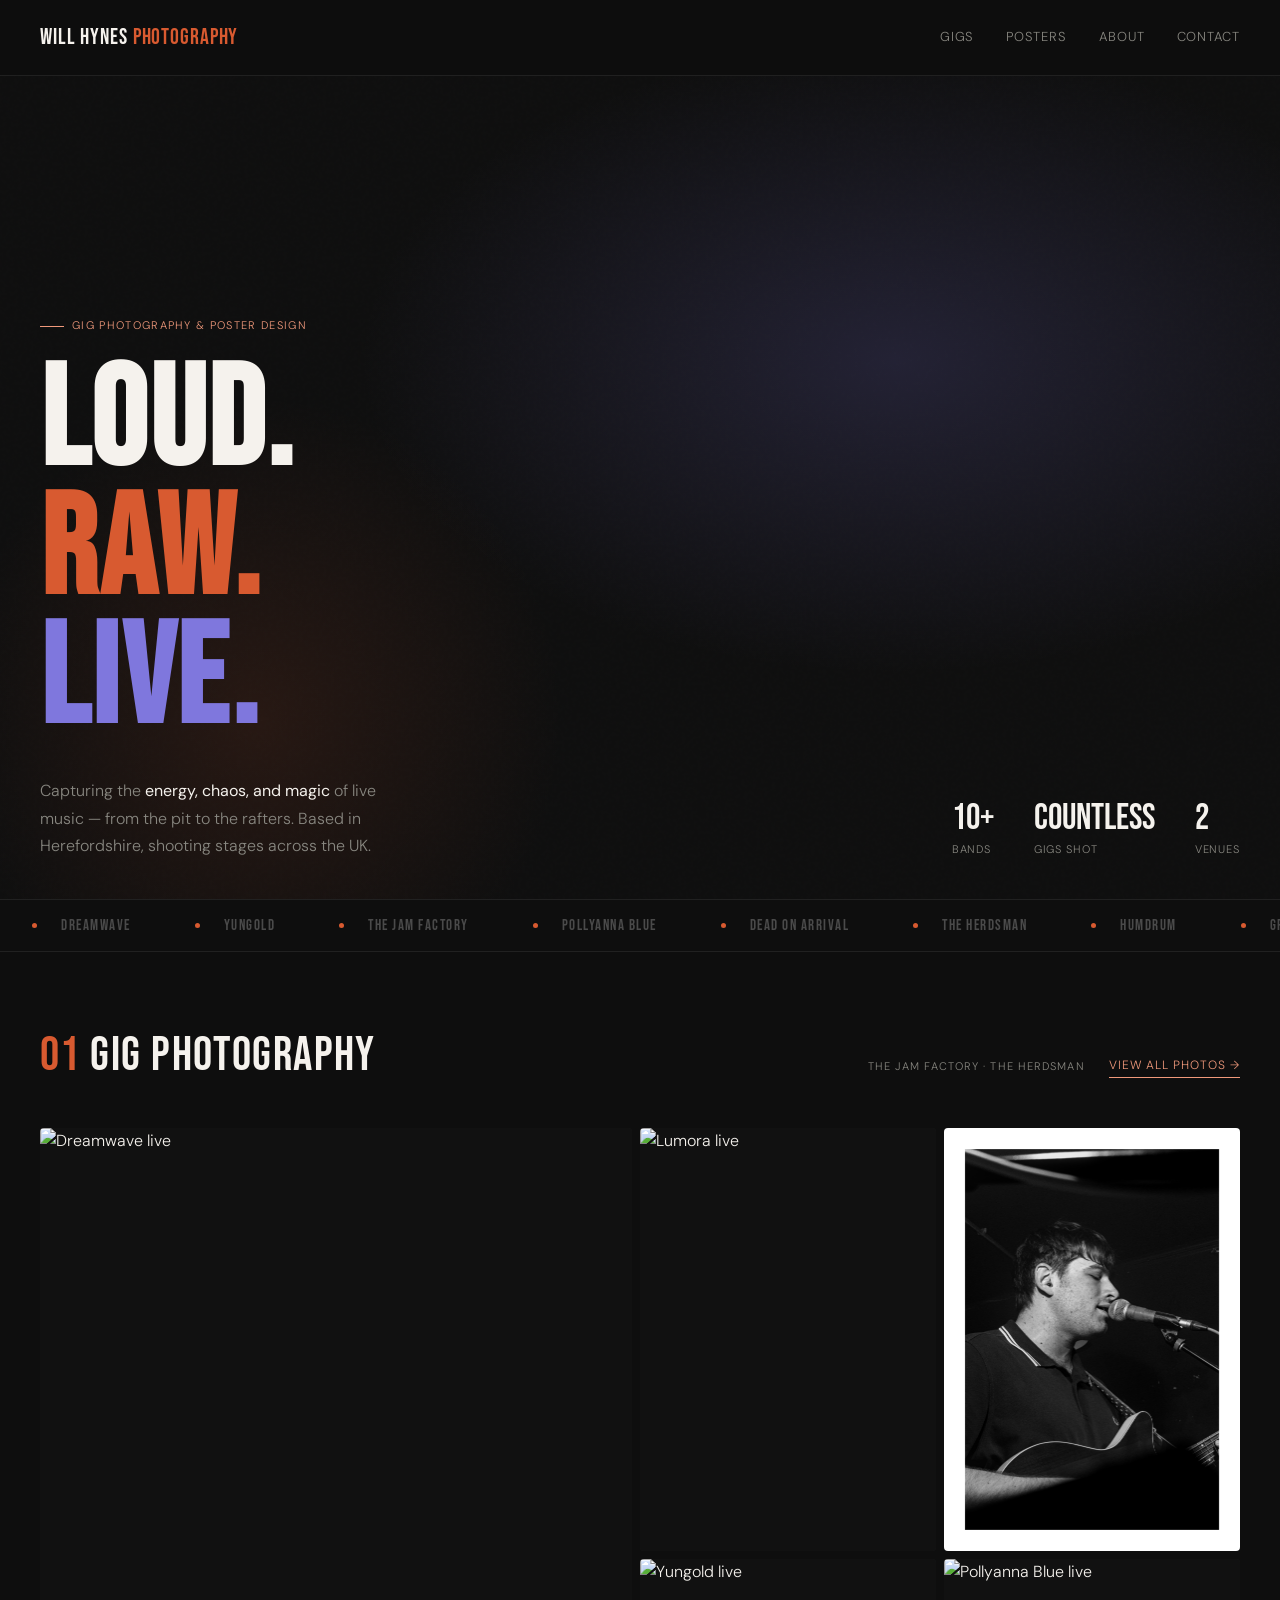
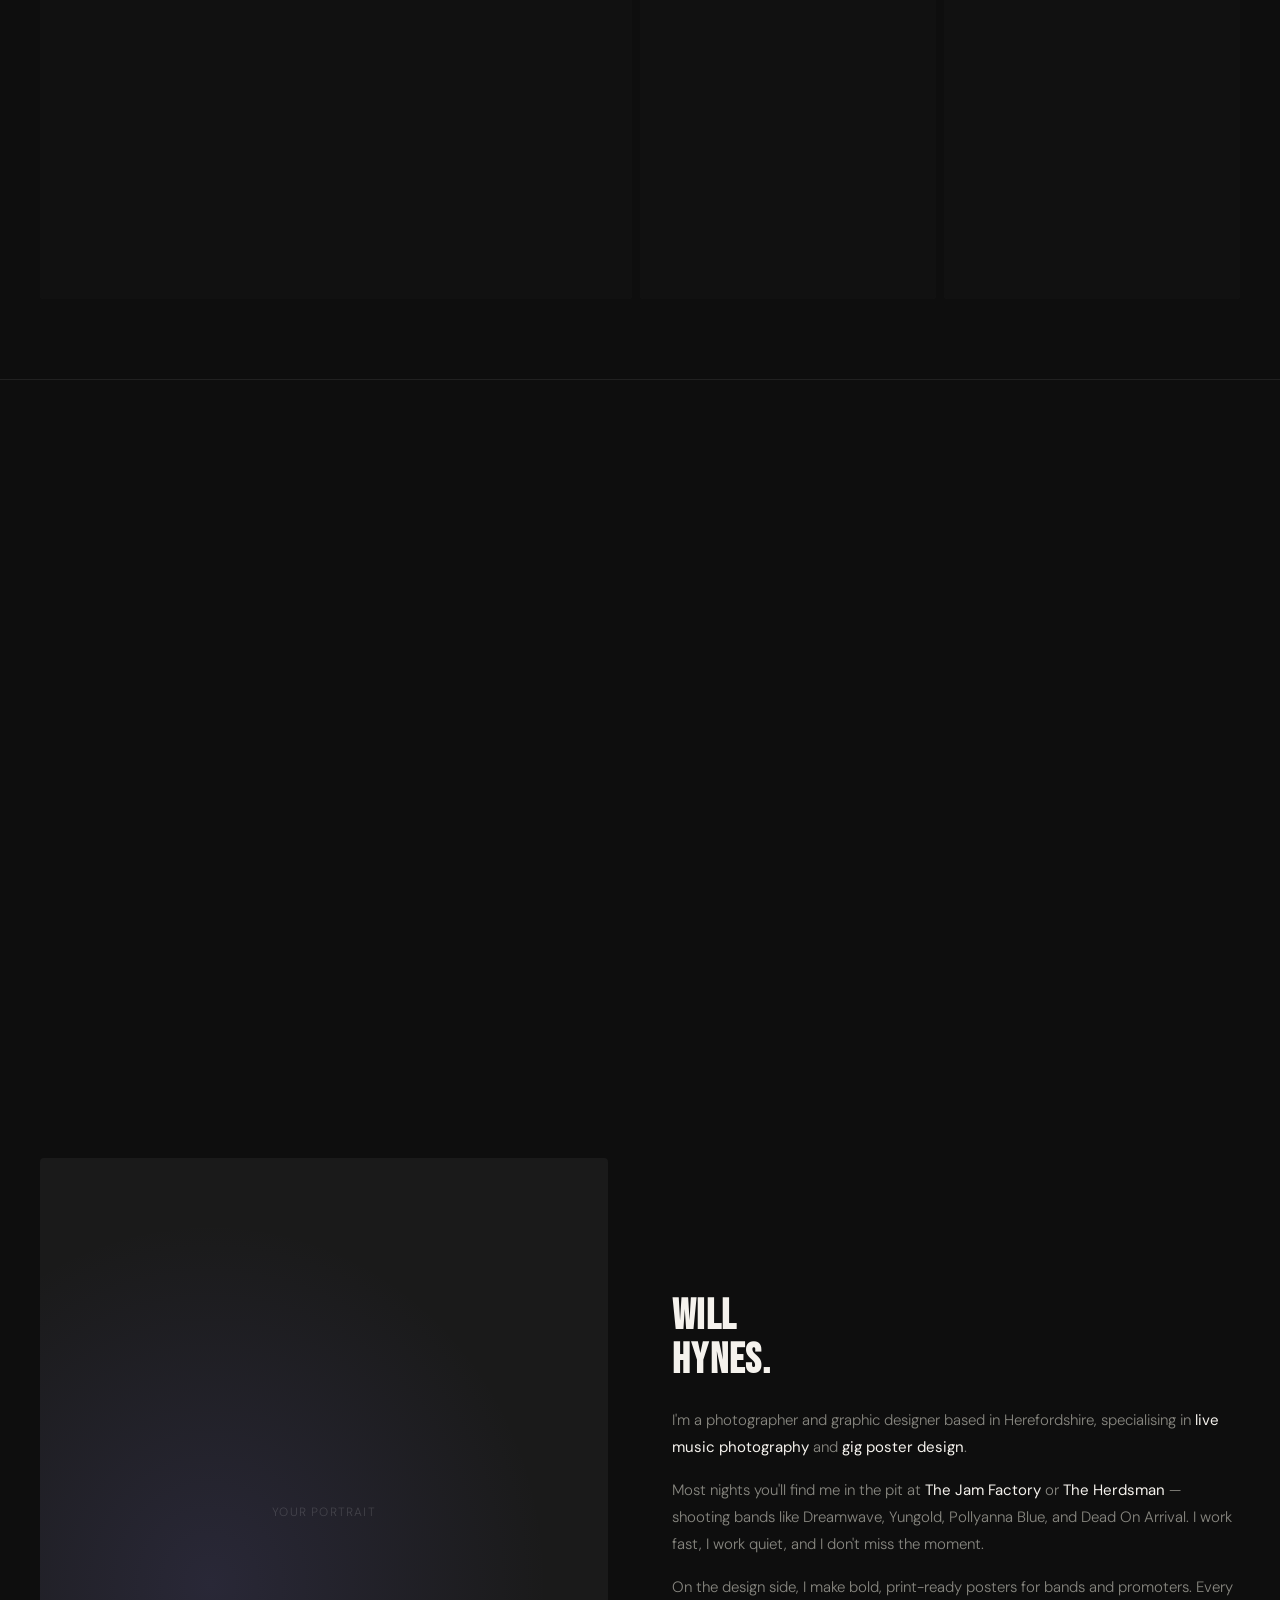
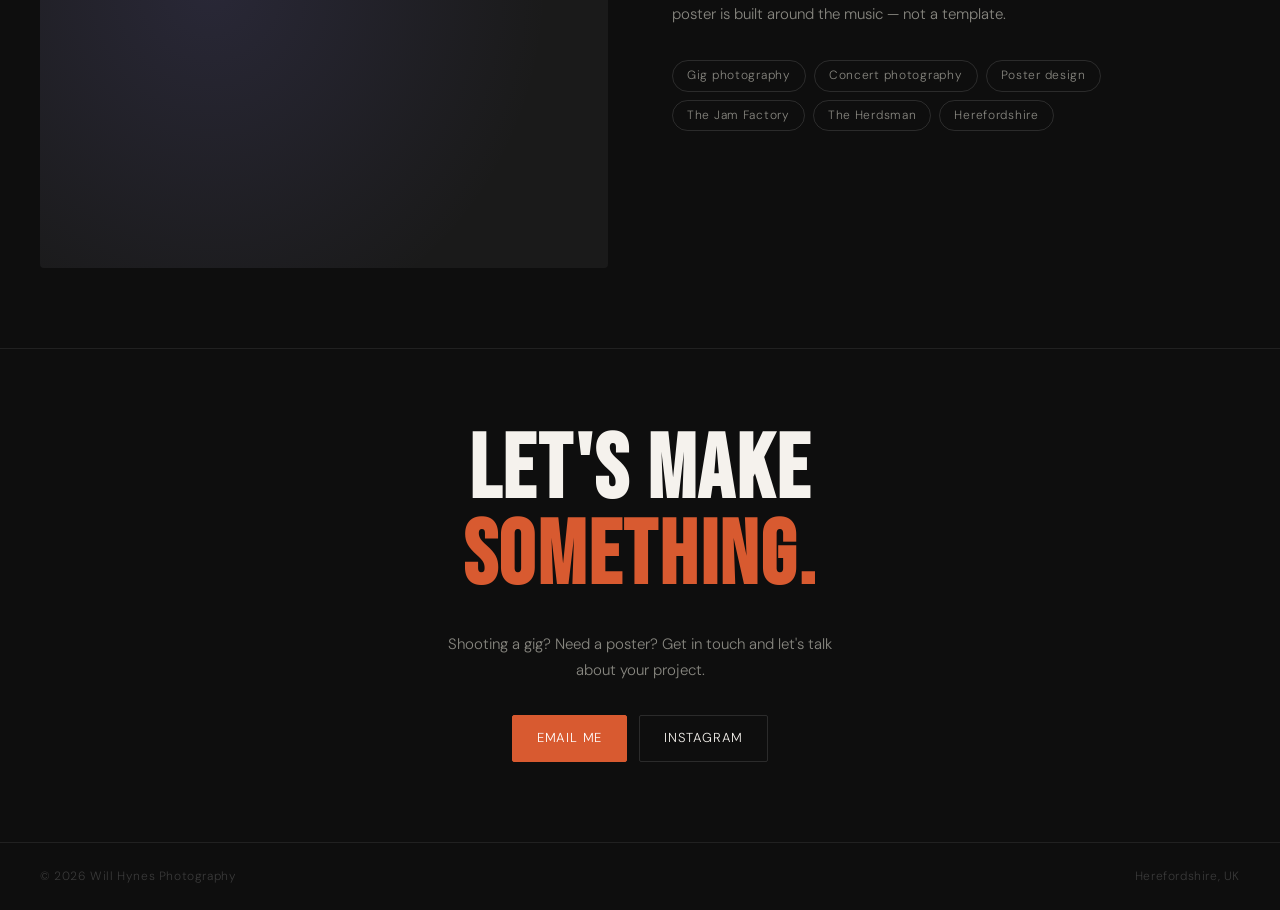
==== commit d7d046e8: "feat: transition to dynamic JSON-driven architecture and implement responsive masonry layout" ====
--- a/index.html
+++ b/index.html
@@ -7,6 +7,8 @@
 <link rel="preconnect" href="https://fonts.googleapis.com">
 <link rel="preconnect" href="https://fonts.gstatic.com" crossorigin>
 <link href="https://fonts.googleapis.com/css2?family=Bebas+Neue&family=DM+Sans:ital,wght@0,300;0,400;0,500;1,300&display=swap" rel="stylesheet">
+<script src="js/main.js"></script>
+<script src="js/lightbox.js"></script>
 <style>
   *, *::before, *::after { box-sizing: border-box; margin: 0; padding: 0; }
 
@@ -62,7 +64,6 @@
     transition: color 0.2s;
   }
   .nav-links a:hover { color: var(--off-white); }
-
   /* ── HERO ── */
   .hero {
     min-height: 100vh;
@@ -76,21 +77,40 @@
     border-bottom: 0.5px solid rgba(255,255,255,0.08);
   }
 
+  /* ── HERO SLIDESHOW ── */
   .hero-bg {
+    position: absolute; inset: 0;
+    overflow: hidden;
+  }
+  .hero-slide {
+    position: absolute; inset: 0;
+    background-size: cover;
+    background-position: center;
+    opacity: 0;
+    transition: opacity 1.2s ease;
+  }
+  .hero-slide.active { opacity: 1; }
+  /* dark overlay so text stays readable */
+  .hero-slide::after {
+    content: '';
+    position: absolute; inset: 0;
+    background:
+      linear-gradient(to top, rgba(14,14,14,0.85) 0%, rgba(14,14,14,0.4) 50%, rgba(14,14,14,0.55) 100%),
+      radial-gradient(ellipse 60% 50% at 70% 40%, rgba(127,119,221,0.12) 0%, transparent 70%);
+  }
+  /* grain */
+  .hero-grain {
+    position: absolute; inset: 0; z-index: 1; pointer-events: none;
+    background-image: url("data:image/svg+xml,%3Csvg viewBox='0 0 256 256' xmlns='http://www.w3.org/2000/svg'%3E%3Cfilter id='noise'%3E%3CfeTurbulence type='fractalNoise' baseFrequency='0.9' numOctaves='4' stitchTiles='stitch'/%3E%3C/filter%3E%3Crect width='100%25' height='100%25' filter='url(%23noise)' opacity='0.04'/%3E%3C/svg%3E");
+    opacity: 0.35;
+  }
+  /* fallback if no images found */
+  .hero-bg-fallback {
     position: absolute; inset: 0;
     background:
       radial-gradient(ellipse 60% 50% at 70% 40%, rgba(127,119,221,0.18) 0%, transparent 70%),
       radial-gradient(ellipse 40% 60% at 20% 80%, rgba(216,90,48,0.12) 0%, transparent 60%),
       var(--off-black);
-  }
-
-  /* Grain overlay */
-  .hero-bg::after {
-    content: '';
-    position: absolute; inset: 0;
-    background-image: url("data:image/svg+xml,%3Csvg viewBox='0 0 256 256' xmlns='http://www.w3.org/2000/svg'%3E%3Cfilter id='noise'%3E%3CfeTurbulence type='fractalNoise' baseFrequency='0.9' numOctaves='4' stitchTiles='stitch'/%3E%3C/filter%3E%3Crect width='100%25' height='100%25' filter='url(%23noise)' opacity='0.04'/%3E%3C/svg%3E");
-    opacity: 0.4;
-    pointer-events: none;
   }
 
   .hero-content { position: relative; z-index: 2; }
@@ -439,7 +459,7 @@
   <a href="#" class="nav-logo">Will Hynes <span>Photography</span></a>
   <div class="nav-links">
     <a href="#photography">Gigs</a>
-    <a href="#posters">Posters</a>
+    <a href="will_hynes_posters.html">Posters</a>
     <a href="#about">About</a>
     <a href="#contact">Contact</a>
   </div>
@@ -447,7 +467,11 @@
 
 <!-- HERO -->
 <div class="hero">
-  <div class="hero-bg"></div>
+  <div class="hero-bg">
+    <div class="hero-bg-fallback"></div>
+    <!-- slides injected by JS from media/ folder -->
+    <div class="hero-grain"></div>
+  </div>
   <div class="hero-content">
     <div class="hero-tag">Gig photography & poster design</div>
     <h1>
@@ -457,7 +481,7 @@
     </h1>
     <div class="hero-bottom">
       <p class="hero-desc">
-        Capturing the <strong>energy, sweat, and chaos</strong> of live music — from the stage to the mosh pit. Based in Herefordshire, shooting stages across the UK.
+        Capturing the <strong>energy, chaos, and magic</strong> of live music — from the pit to the rafters. Based in Herefordshire, shooting stages across the UK.
       </p>
       <div class="hero-stats">
         <div>
@@ -517,57 +541,8 @@
       <a href="will_hynes_gallery.html" style="font-size:12px; letter-spacing:0.08em; text-transform:uppercase; color:var(--coral-light); text-decoration:none; border-bottom: 0.5px solid var(--coral-light); padding-bottom:1px;">View all photos →</a>
     </div>
   </div>
-  <div class="photo-grid">
-    <div class="photo-item featured tint-b">
-      <div class="photo-fill tall">
-        <svg class="photo-icon" viewBox="0 0 32 32" fill="none"><circle cx="16" cy="16" r="6" stroke="white" stroke-width="1.2"/><path d="M12 4h8l2 3h4a2 2 0 012 2v16a2 2 0 01-2 2H6a2 2 0 01-2-2V9a2 2 0 012-2h4l2-3z" stroke="white" stroke-width="1.2" fill="none"/></svg>
-        <span>your photo here</span>
-      </div>
-      <div class="photo-overlay">
-        <div class="photo-overlay-title">Dreamwave</div>
-        <div class="photo-overlay-sub">The Jam Factory</div>
-      </div>
-    </div>
-    <div class="photo-item tint-a">
-      <div class="photo-fill">
-        <svg class="photo-icon" viewBox="0 0 32 32" fill="none"><circle cx="16" cy="16" r="6" stroke="white" stroke-width="1.2"/><path d="M12 4h8l2 3h4a2 2 0 012 2v16a2 2 0 01-2 2H6a2 2 0 01-2-2V9a2 2 0 012-2h4l2-3z" stroke="white" stroke-width="1.2" fill="none"/></svg>
-        <span>your photo here</span>
-      </div>
-      <div class="photo-overlay">
-        <div class="photo-overlay-title">Pollyanna Blue</div>
-        <div class="photo-overlay-sub">The Jam Factory</div>
-      </div>
-    </div>
-    <div class="photo-item tint-c">
-      <div class="photo-fill">
-        <svg class="photo-icon" viewBox="0 0 32 32" fill="none"><circle cx="16" cy="16" r="6" stroke="white" stroke-width="1.2"/><path d="M12 4h8l2 3h4a2 2 0 012 2v16a2 2 0 01-2 2H6a2 2 0 01-2-2V9a2 2 0 012-2h4l2-3z" stroke="white" stroke-width="1.2" fill="none"/></svg>
-        <span>your photo here</span>
-      </div>
-      <div class="photo-overlay">
-        <div class="photo-overlay-title">Yungold</div>
-        <div class="photo-overlay-sub">The Herdsman</div>
-      </div>
-    </div>
-    <div class="photo-item tint-d">
-      <div class="photo-fill">
-        <svg class="photo-icon" viewBox="0 0 32 32" fill="none"><circle cx="16" cy="16" r="6" stroke="white" stroke-width="1.2"/><path d="M12 4h8l2 3h4a2 2 0 012 2v16a2 2 0 01-2 2H6a2 2 0 01-2-2V9a2 2 0 012-2h4l2-3z" stroke="white" stroke-width="1.2" fill="none"/></svg>
-        <span>your photo here</span>
-      </div>
-      <div class="photo-overlay">
-        <div class="photo-overlay-title">Dead On Arrival</div>
-        <div class="photo-overlay-sub">The Herdsman</div>
-      </div>
-    </div>
-    <div class="photo-item tint-e">
-      <div class="photo-fill">
-        <svg class="photo-icon" viewBox="0 0 32 32" fill="none"><circle cx="16" cy="16" r="6" stroke="white" stroke-width="1.2"/><path d="M12 4h8l2 3h4a2 2 0 012 2v16a2 2 0 01-2 2H6a2 2 0 01-2-2V9a2 2 0 012-2h4l2-3z" stroke="white" stroke-width="1.2" fill="none"/></svg>
-        <span>your photo here</span>
-      </div>
-      <div class="photo-overlay">
-        <div class="photo-overlay-title">Dead On Arrival</div>
-        <div class="photo-overlay-sub">The Jam Factory</div>
-      </div>
-    </div>
+  <div id="featured-photo-grid" class="photo-grid">
+    <!-- Dynamically populated -->
   </div>
 </section>
 
@@ -575,69 +550,13 @@
 <section id="posters" class="fade-up">
   <div class="section-header">
     <div class="section-title"><span class="purple">02</span> Poster design</div>
-    <div class="section-index">Print-ready gig artwork</div>
-  </div>
-  <div class="poster-grid">
-    <!-- Dreamwave poster -->
-    <div class="poster-item">
-      <div class="poster-fill" style="background: #1a1028; color: #AFA9EC;">
-        <div class="poster-lines">
-          <div class="h-line"></div><div class="h-line"></div><div class="h-line"></div>
-          <div class="h-line"></div><div class="h-line"></div><div class="h-line"></div>
-          <div class="h-line"></div><div class="h-line"></div>
-        </div>
-        <div class="poster-inner">
-          <div class="poster-band">DREAM<br>WAVE</div>
-          <div class="poster-venue">The Jam Factory</div>
-          <div class="poster-date">Add your date</div>
-        </div>
-      </div>
+    <div style="display:flex; align-items:center; gap:1.5rem; flex-wrap:wrap;">
+      <div class="section-index">Print-ready gig artwork</div>
+      <a href="will_hynes_posters.html" style="font-size:12px; letter-spacing:0.08em; text-transform:uppercase; color:var(--purple); text-decoration:none; border-bottom: 0.5px solid var(--purple); padding-bottom:1px;">View all posters →</a>
     </div>
-    <!-- Yungold poster -->
-    <div class="poster-item">
-      <div class="poster-fill" style="background: #1a1408; color: #EF9F27;">
-        <div class="poster-lines">
-          <div class="h-line"></div><div class="h-line"></div><div class="h-line"></div>
-          <div class="h-line"></div><div class="h-line"></div><div class="h-line"></div>
-          <div class="h-line"></div><div class="h-line"></div>
-        </div>
-        <div class="poster-inner">
-          <div class="poster-band">YUN<br>GOLD</div>
-          <div class="poster-venue">The Jam Factory</div>
-          <div class="poster-date">Add your date</div>
-        </div>
-      </div>
-    </div>
-    <!-- Pollyanna Blue poster -->
-    <div class="poster-item">
-      <div class="poster-fill" style="background: #071220; color: #85B7EB;">
-        <div class="poster-lines">
-          <div class="h-line"></div><div class="h-line"></div><div class="h-line"></div>
-          <div class="h-line"></div><div class="h-line"></div><div class="h-line"></div>
-          <div class="h-line"></div><div class="h-line"></div>
-        </div>
-        <div class="poster-inner">
-          <div class="poster-band">POLLY<br>ANNA<br>BLUE</div>
-          <div class="poster-venue">The Jam Factory</div>
-          <div class="poster-date">Add your date</div>
-        </div>
-      </div>
-    </div>
-    <!-- Dead On Arrival poster -->
-    <div class="poster-item">
-      <div class="poster-fill" style="background: #1a0a0a; color: #F09595;">
-        <div class="poster-lines">
-          <div class="h-line"></div><div class="h-line"></div><div class="h-line"></div>
-          <div class="h-line"></div><div class="h-line"></div><div class="h-line"></div>
-          <div class="h-line"></div><div class="h-line"></div>
-        </div>
-        <div class="poster-inner">
-          <div class="poster-band">DEAD<br>ON<br>ARRIVAL</div>
-          <div class="poster-venue">The Jam Factory</div>
-          <div class="poster-date">Add your date</div>
-        </div>
-      </div>
-    </div>
+  </div>
+  <div id="featured-poster-grid" class="poster-grid">
+    <!-- Dynamically populated -->
   </div>
 </section>
 
@@ -653,7 +572,7 @@
         I'm a photographer and graphic designer based in Herefordshire, specialising in <strong>live music photography</strong> and <strong>gig poster design</strong>.
       </p>
       <p>
-        Most nights you'll find me in the pit at <strong>The Jam Factory</strong> or <strong>The Herdsman</strong> — shooting bands like Dreamwave, Yungold, Pollyanna Blue, and Dead On Arrival. I love the energy of live music, and I aim to capture that in my work.
+        Most nights you'll find me in the pit at <strong>The Jam Factory</strong> or <strong>The Herdsman</strong> — shooting bands like Dreamwave, Yungold, Pollyanna Blue, and Dead On Arrival. I work fast, I work quiet, and I don't miss the moment.
       </p>
       <p>
         On the design side, I make bold, print-ready posters for bands and promoters. Every poster is built around the music — not a template.
@@ -689,15 +608,120 @@
 </footer>
 
 <script>
-  const observer = new IntersectionObserver((entries) => {
-    entries.forEach(e => {
-      if (e.isIntersecting) {
-        e.target.classList.add('visible');
-        observer.unobserve(e.target);
-      }
-    });
-  }, { threshold: 0.12 });
-  document.querySelectorAll('.fade-up').forEach(el => observer.observe(el));
+  async function initHome() {
+    const data = await portfolio.fetchSiteData();
+
+    // ── FADE-IN OBSERVER ──
+    portfolio.initFadeObserver();
+
+    // ── HERO SLIDESHOW ──
+    const heroImages = data ? data.heroImages : [];
+    const heroBg = document.querySelector(".hero-bg");
+    const grain = heroBg.querySelector(".hero-grain");
+    let slides = [];
+    let currentSlide = 0;
+    let slideshowTimer = null;
+
+    function buildSlideshow(images) {
+      heroBg.querySelectorAll(".hero-slide").forEach((s) => s.remove());
+      slides = [];
+      if (!images.length) return;
+      const shuffled = [...images].sort(() => Math.random() - 0.5);
+      shuffled.forEach((src, i) => {
+        const div = document.createElement("div");
+        div.className = "hero-slide" + (i === 0 ? " active" : "");
+        div.style.backgroundImage = `url('${src}')`;
+        heroBg.insertBefore(div, grain);
+        slides.push(div);
+      });
+      currentSlide = 0;
+      if (slideshowTimer) clearInterval(slideshowTimer);
+      if (slides.length > 1) slideshowTimer = setInterval(nextSlide, 5000);
+    }
+
+    function nextSlide() {
+      slides[currentSlide].classList.remove("active");
+      currentSlide = (currentSlide + 1) % slides.length;
+      slides[currentSlide].classList.add("active");
+    }
+
+    function filterLoadableImages(paths) {
+      return Promise.all(
+        paths.map(
+          (p) =>
+            new Promise((res) => {
+              const img = new Image();
+              img.onload = () => res(p);
+              img.onerror = () => res(null);
+              img.src = p;
+            }),
+        ),
+      ).then((results) => results.filter(Boolean));
+    }
+
+    if (heroImages.length) {
+      filterLoadableImages(heroImages).then((loaded) => buildSlideshow(loaded));
+    }
+
+    // ── DYNAMIC FEATURED GRIDS ──
+    if (data) {
+      // 1. Featured Photography (Random selection of 5 photos from across all bands)
+      const photoGrid = document.getElementById("featured-photo-grid");
+      const allPhotos = data.bands.flatMap(b => b.photos.filter(p => p.src).map(p => ({ ...p, band: b.name, venue: b.venue })));
+      
+      // Shuffle and take 5
+      const featuredPhotos = allPhotos.sort(() => 0.5 - Math.random()).slice(0, 5);
+      
+      photoGrid.innerHTML = featuredPhotos.map((p, idx) => `
+        <div class="photo-item ${idx === 0 ? 'featured' : ''}" onclick="openFeaturedLightbox(${idx})">
+          <div class="photo-fill ${p.orientation === 'portrait' ? 'tall' : ''}">
+            <img src="${p.src}" alt="${p.band} live" style="width:100%; height:100%; object-fit:contain; background:#111; display:block;">
+          </div>
+          <div class="photo-overlay">
+            <div class="photo-overlay-title">${p.band}</div>
+            <div class="photo-overlay-sub">${p.venue || 'Live'}</div>
+          </div>
+        </div>
+      `).join('');
+
+      window.openFeaturedLightbox = (idx) => {
+        const group = featuredPhotos.map(p => ({ src: p.src, title: `${p.band} · ${p.venue || 'Live'}` }));
+        Lightbox.show(idx, group);
+      };
+
+      // 2. Featured Posters (Grab first 4)
+      const posterGrid = document.getElementById("featured-poster-grid");
+      const featuredPosters = data.posters.slice(0, 4);
+
+      posterGrid.innerHTML = featuredPosters.map((p, idx) => `
+        <div class="poster-item" onclick="openPosterLightbox(${idx})">
+          <div class="poster-fill" style="background: ${p.colorConfig?.bg || '#141414'}; color: ${p.colorConfig?.color || '#888'};">
+            ${p.imagePath ? `<img src="${p.imagePath}" alt="${p.title}" style="width:100%; height:100%; object-fit:cover; display:block;">` : `
+              <div class="poster-lines">
+                <div class="h-line"></div><div class="h-line"></div><div class="h-line"></div>
+                <div class="h-line"></div><div class="h-line"></div><div class="h-line"></div>
+                <div class="h-line"></div><div class="h-line"></div>
+              </div>
+              <div class="poster-inner">
+                <div class="poster-band">${p.band.replace(' ', '<br>')}</div>
+                <div class="poster-venue">${p.venue}</div>
+                <div class="poster-date">${p.date}</div>
+              </div>
+            `}
+          </div>
+        </div>
+      `).join('');
+
+      window.openPosterLightbox = (idx) => {
+        const group = featuredPosters.filter(p => p.imagePath).map(p => ({ src: p.imagePath, title: `${p.title} · ${p.venue}` }));
+        const clickedPoster = featuredPosters[idx];
+        const actualIdx = group.findIndex(img => img.src === clickedPoster.imagePath);
+        if (actualIdx !== -1) Lightbox.show(actualIdx, group);
+      };
+    }
+  }
+
+  initHome();
 </script>
 </body>
 </html>
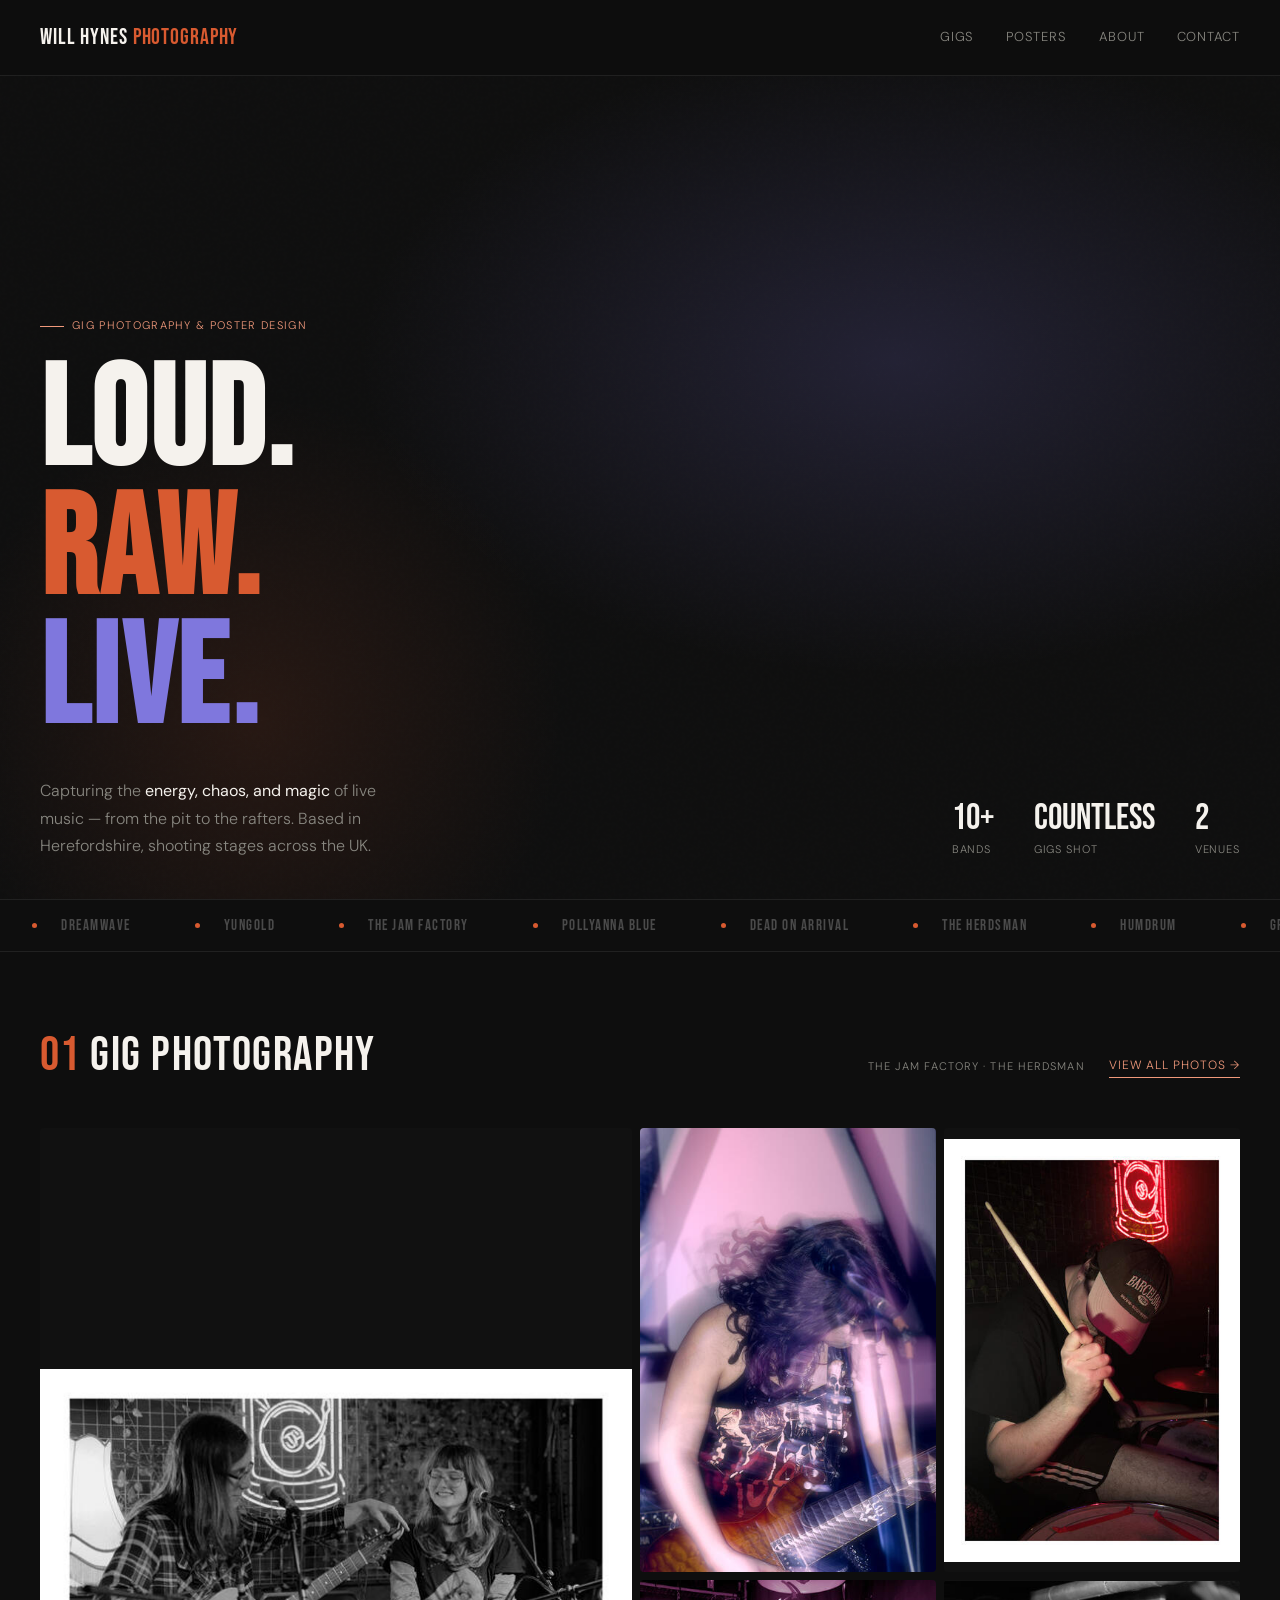
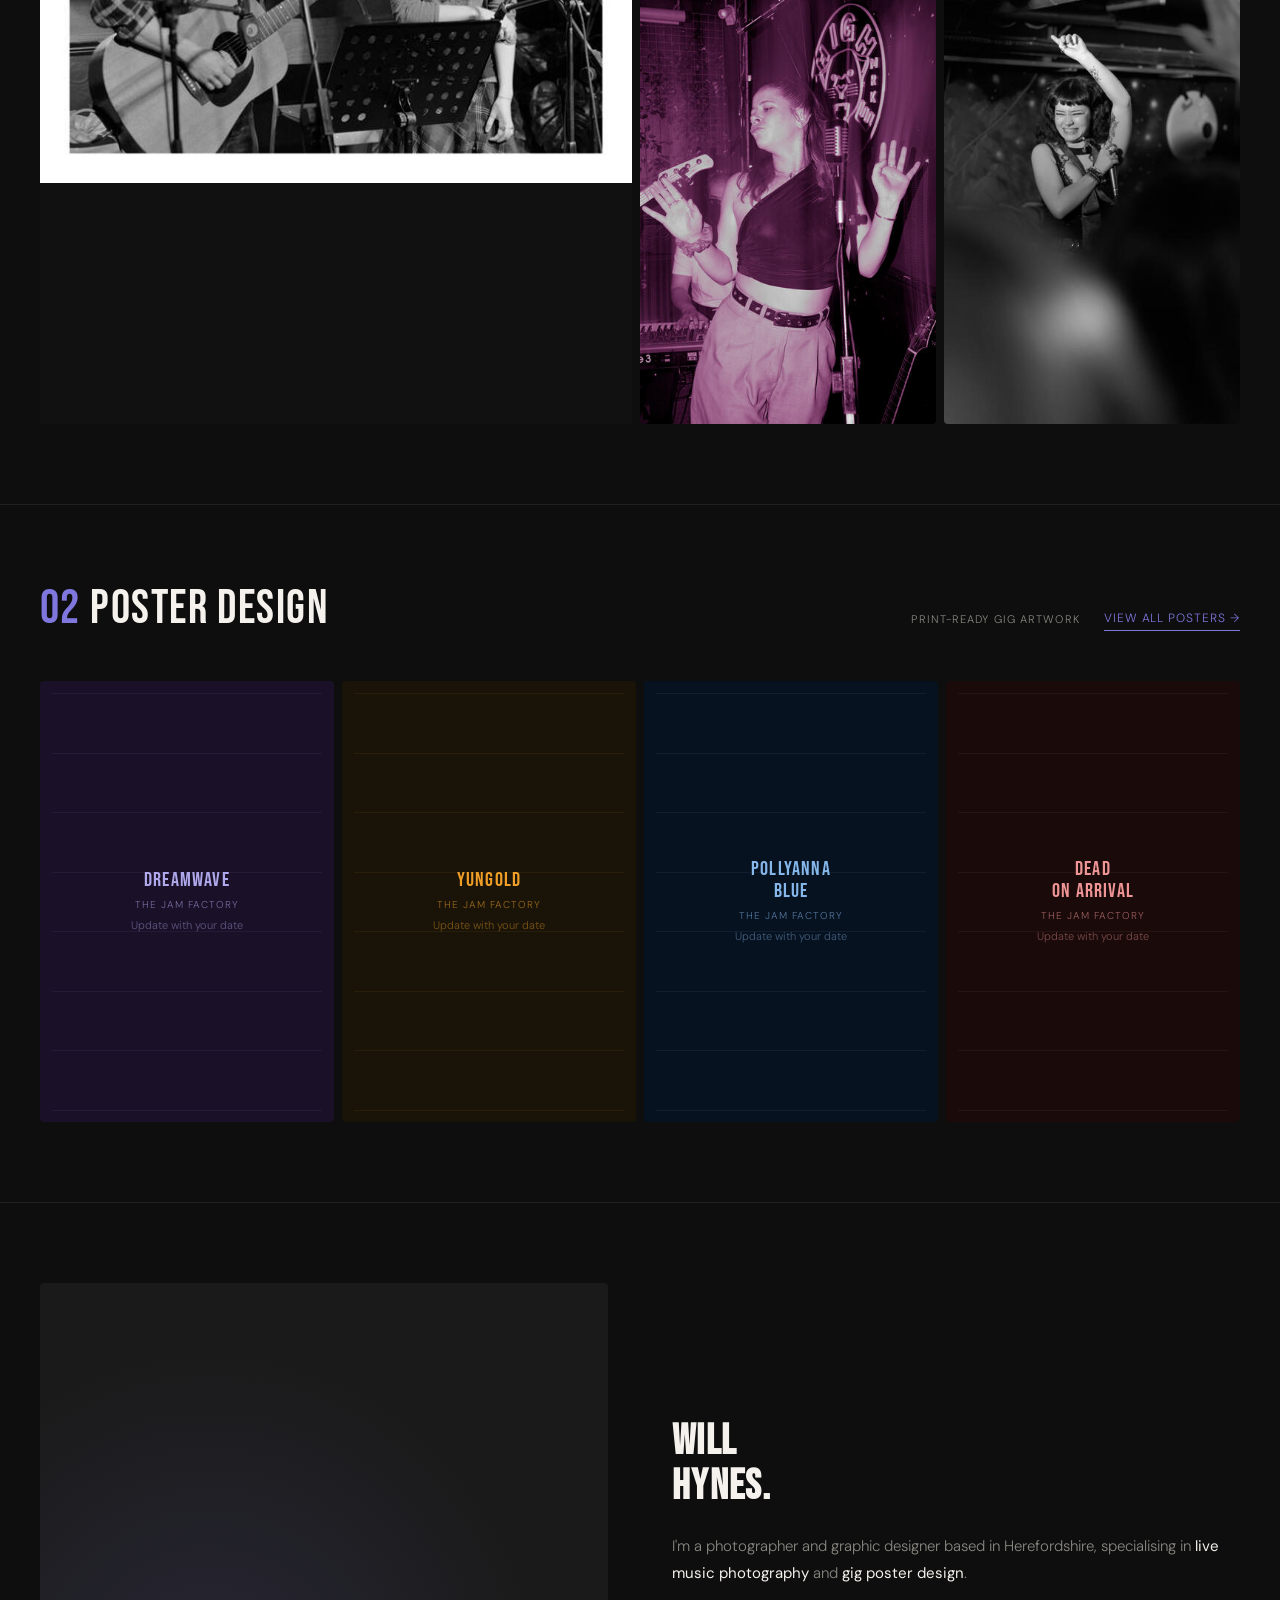
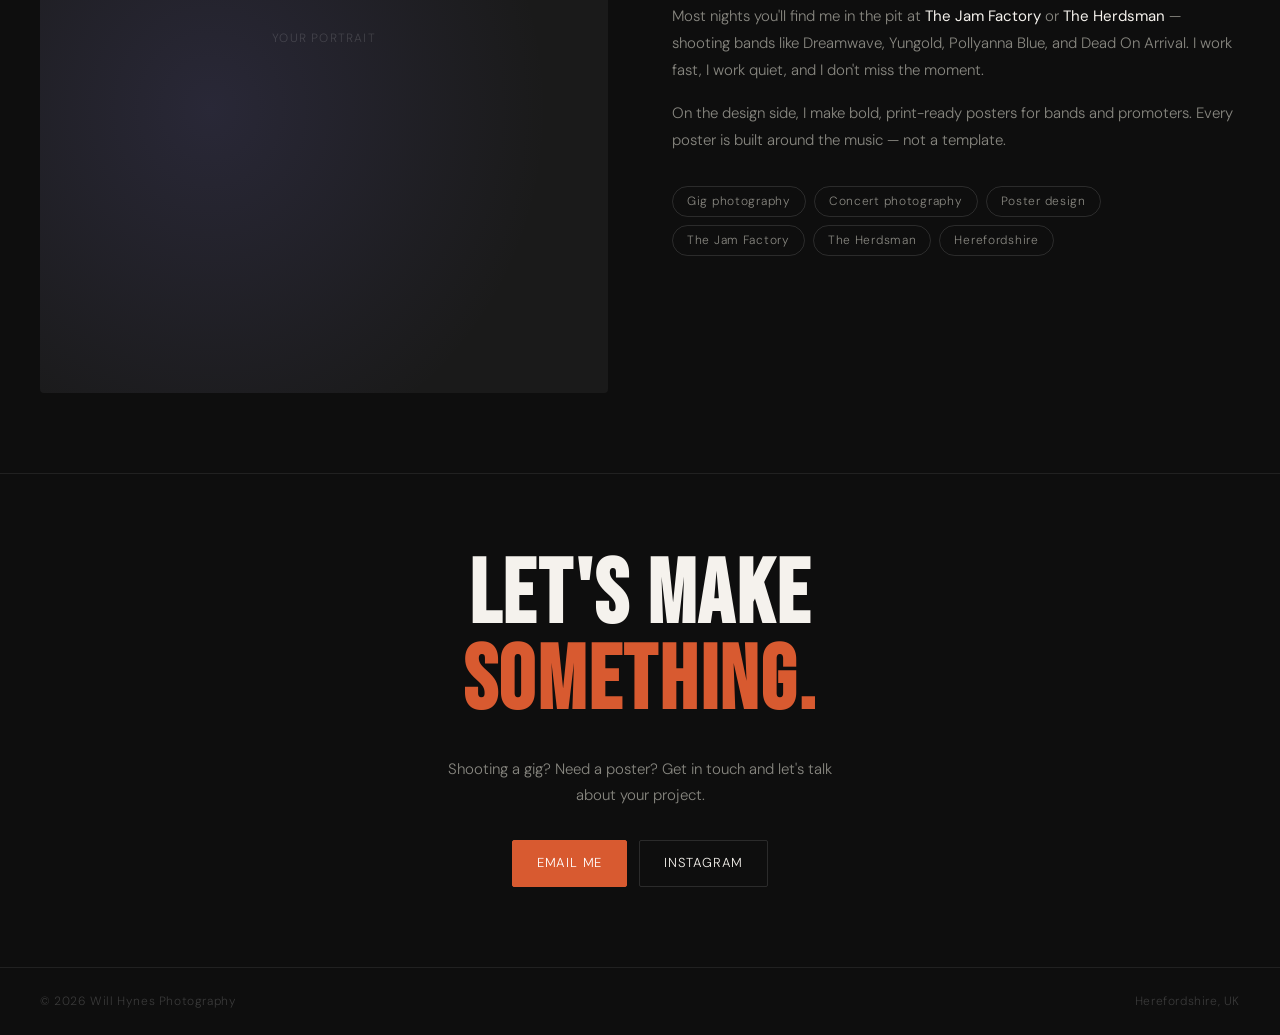
==== commit c799dfb2: "update image loading for faster render, using a thumbnail and compressed instance of each" ====
--- a/index.html
+++ b/index.html
@@ -630,7 +630,9 @@
       shuffled.forEach((src, i) => {
         const div = document.createElement("div");
         div.className = "hero-slide" + (i === 0 ? " active" : "");
-        div.style.backgroundImage = `url('${src}')`;
+        // Use optimized version for hero
+        const optimizedSrc = portfolio.getOptimizedPath(src);
+        div.style.backgroundImage = `url('${optimizedSrc}')`;
         heroBg.insertBefore(div, grain);
         slides.push(div);
       });
@@ -675,7 +677,7 @@
       photoGrid.innerHTML = featuredPhotos.map((p, idx) => `
         <div class="photo-item ${idx === 0 ? 'featured' : ''}" onclick="openFeaturedLightbox(${idx})">
           <div class="photo-fill ${p.orientation === 'portrait' ? 'tall' : ''}">
-            <img src="${p.src}" alt="${p.band} live" style="width:100%; height:100%; object-fit:contain; background:#111; display:block;">
+            <img src="${portfolio.getThumbnailPath(p.src)}" alt="${p.band} live" loading="lazy" style="width:100%; height:100%; object-fit:contain; background:#111; display:block;">
           </div>
           <div class="photo-overlay">
             <div class="photo-overlay-title">${p.band}</div>
@@ -685,7 +687,7 @@
       `).join('');
 
       window.openFeaturedLightbox = (idx) => {
-        const group = featuredPhotos.map(p => ({ src: p.src, title: `${p.band} · ${p.venue || 'Live'}` }));
+        const group = featuredPhotos.map(p => ({ src: portfolio.getOptimizedPath(p.src), title: `${p.band} · ${p.venue || 'Live'}` }));
         Lightbox.show(idx, group);
       };
 
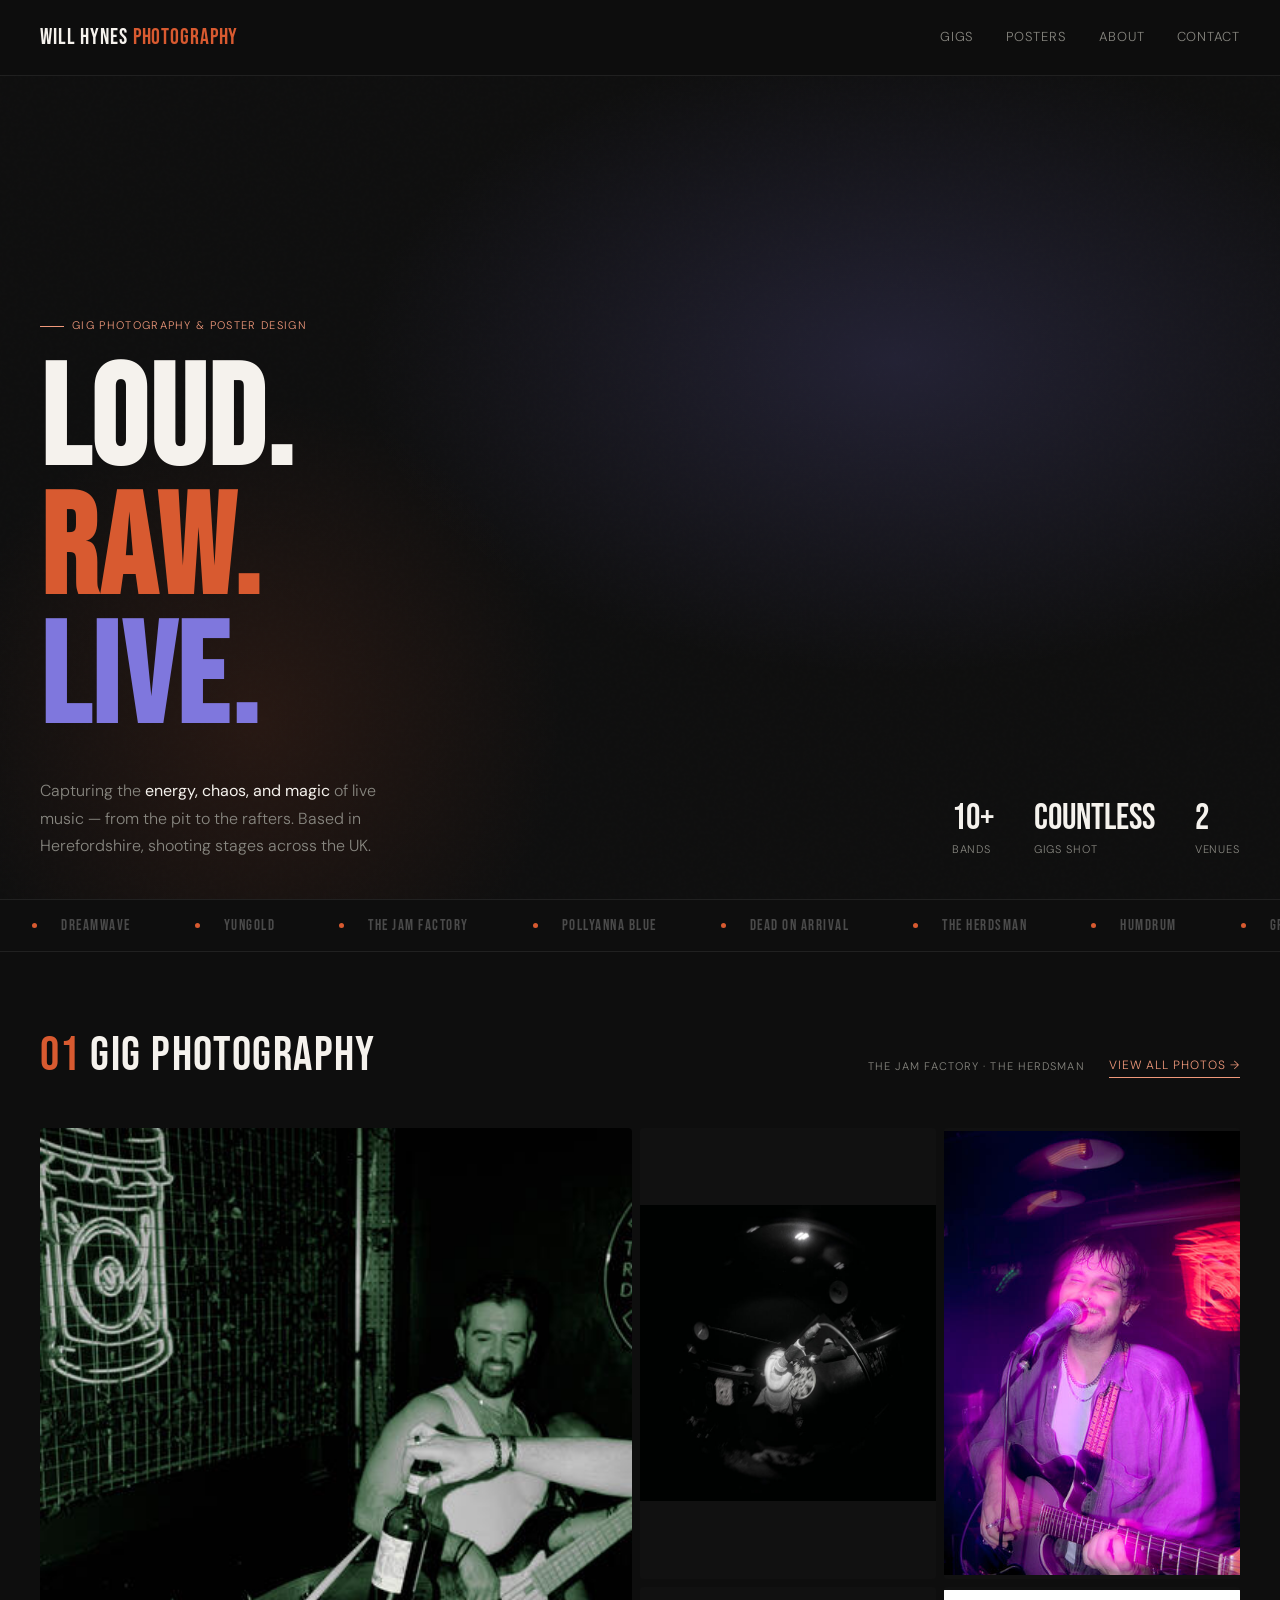
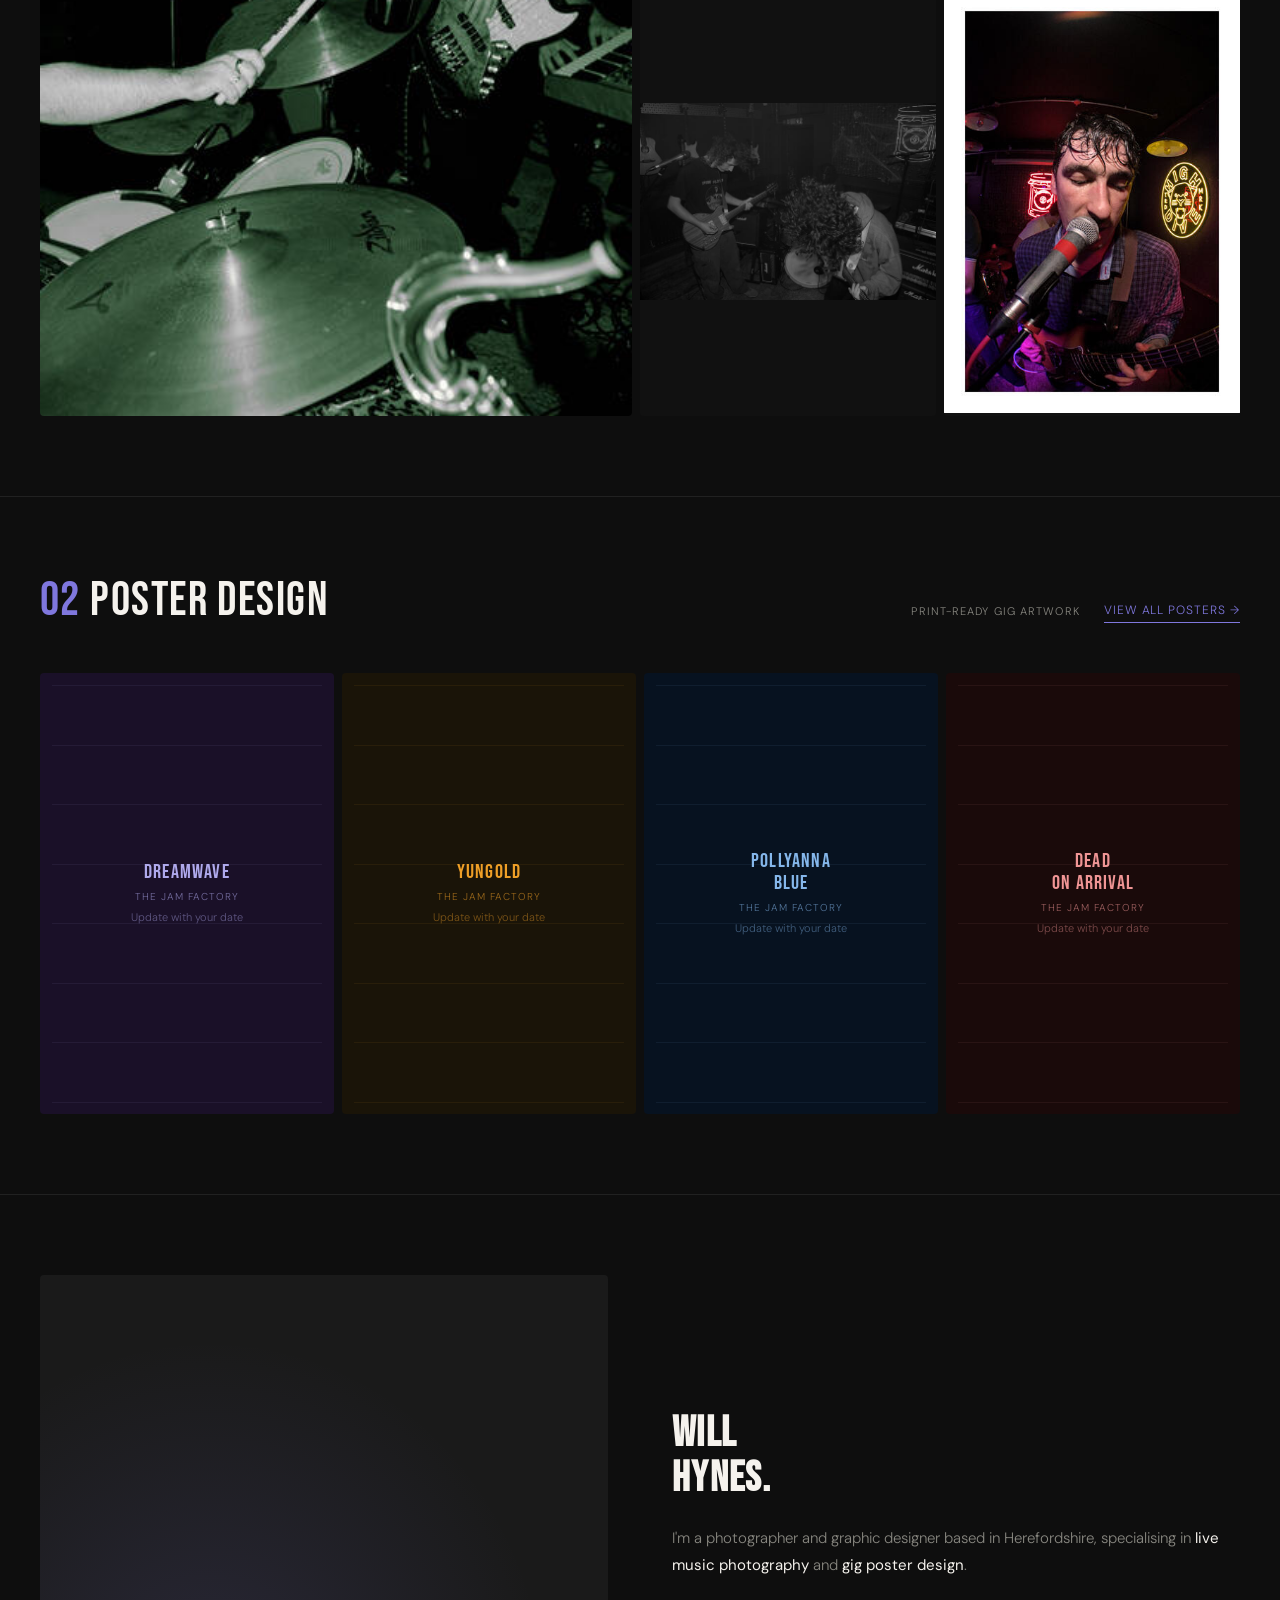
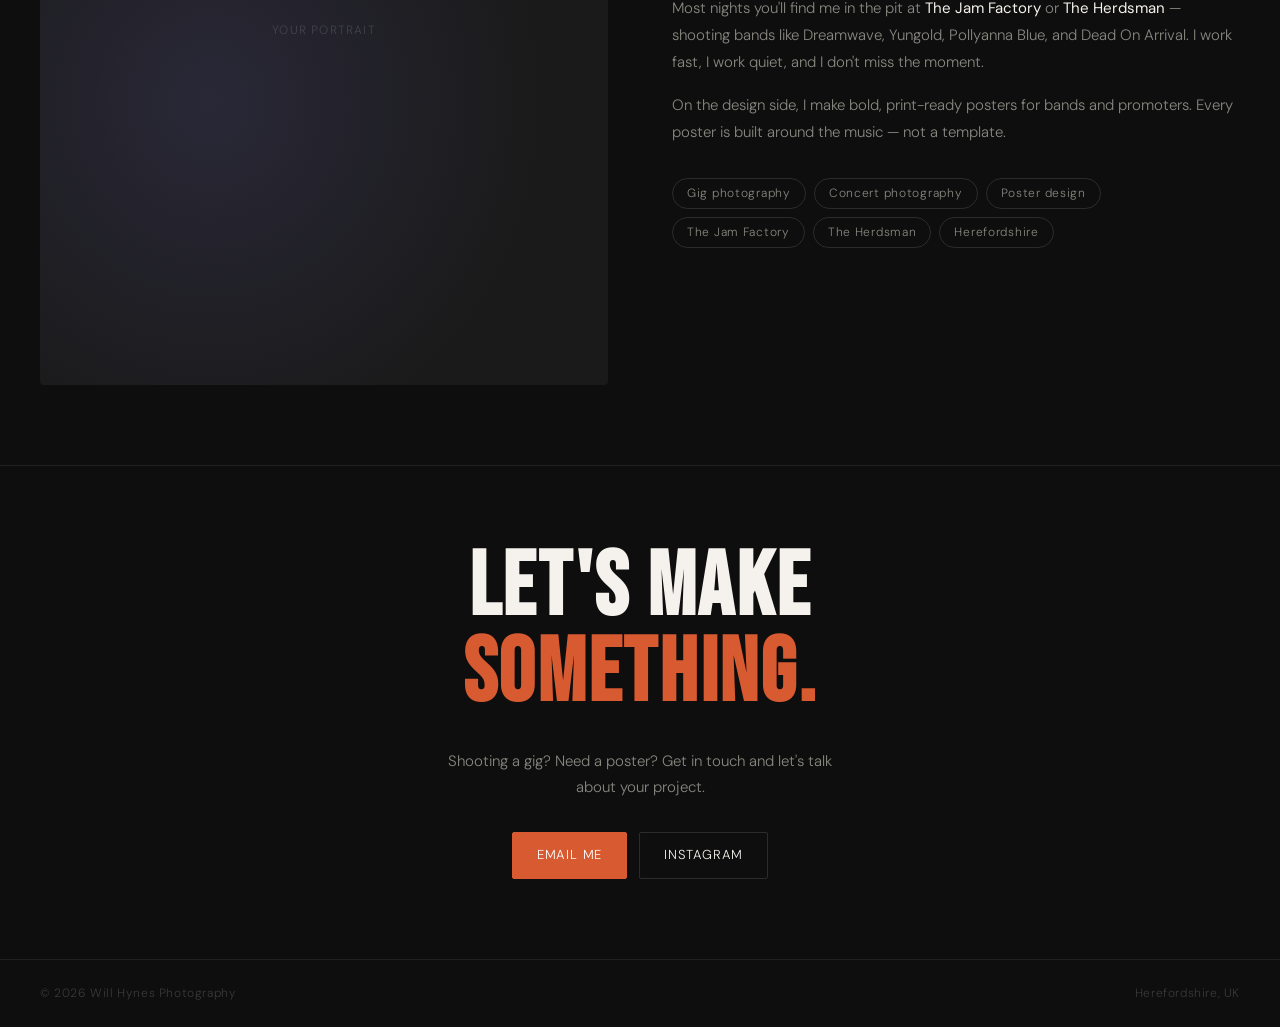
==== commit 3ccab5f9: "refactor: rename media files and optimize path usage - Remove leading underscores from DSF image fil" ====
--- a/index.html
+++ b/index.html
@@ -698,7 +698,7 @@
       posterGrid.innerHTML = featuredPosters.map((p, idx) => `
         <div class="poster-item" onclick="openPosterLightbox(${idx})">
           <div class="poster-fill" style="background: ${p.colorConfig?.bg || '#141414'}; color: ${p.colorConfig?.color || '#888'};">
-            ${p.imagePath ? `<img src="${p.imagePath}" alt="${p.title}" style="width:100%; height:100%; object-fit:cover; display:block;">` : `
+            ${p.imagePath ? `<img src="${portfolio.getThumbnailPath(p.imagePath)}" alt="${p.title}" style="width:100%; height:100%; object-fit:cover; display:block;">` : `
               <div class="poster-lines">
                 <div class="h-line"></div><div class="h-line"></div><div class="h-line"></div>
                 <div class="h-line"></div><div class="h-line"></div><div class="h-line"></div>
@@ -715,9 +715,9 @@
       `).join('');
 
       window.openPosterLightbox = (idx) => {
-        const group = featuredPosters.filter(p => p.imagePath).map(p => ({ src: p.imagePath, title: `${p.title} · ${p.venue}` }));
+        const group = featuredPosters.filter(p => p.imagePath).map(p => ({ src: portfolio.getOptimizedPath(p.imagePath), title: `${p.title} · ${p.venue}` }));
         const clickedPoster = featuredPosters[idx];
-        const actualIdx = group.findIndex(img => img.src === clickedPoster.imagePath);
+        const actualIdx = group.findIndex(img => img.src === portfolio.getOptimizedPath(clickedPoster.imagePath));
         if (actualIdx !== -1) Lightbox.show(actualIdx, group);
       };
     }
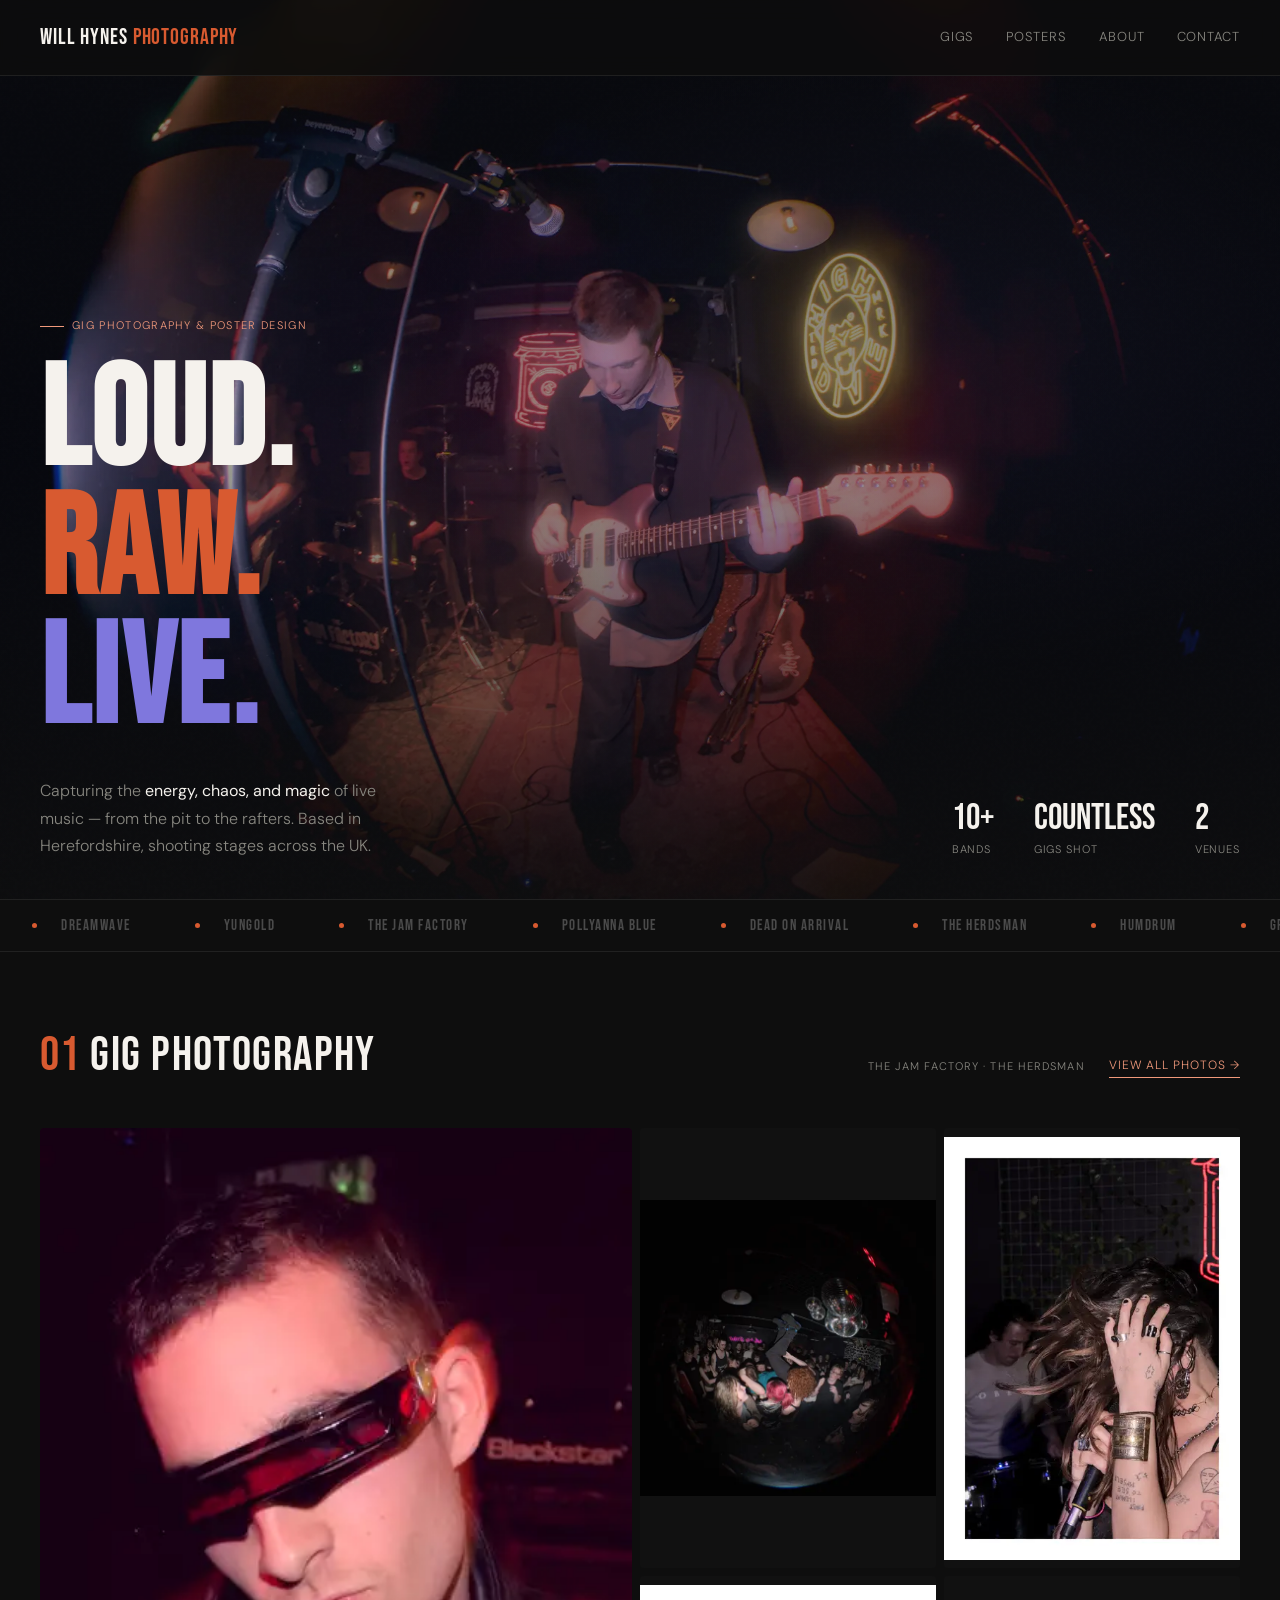
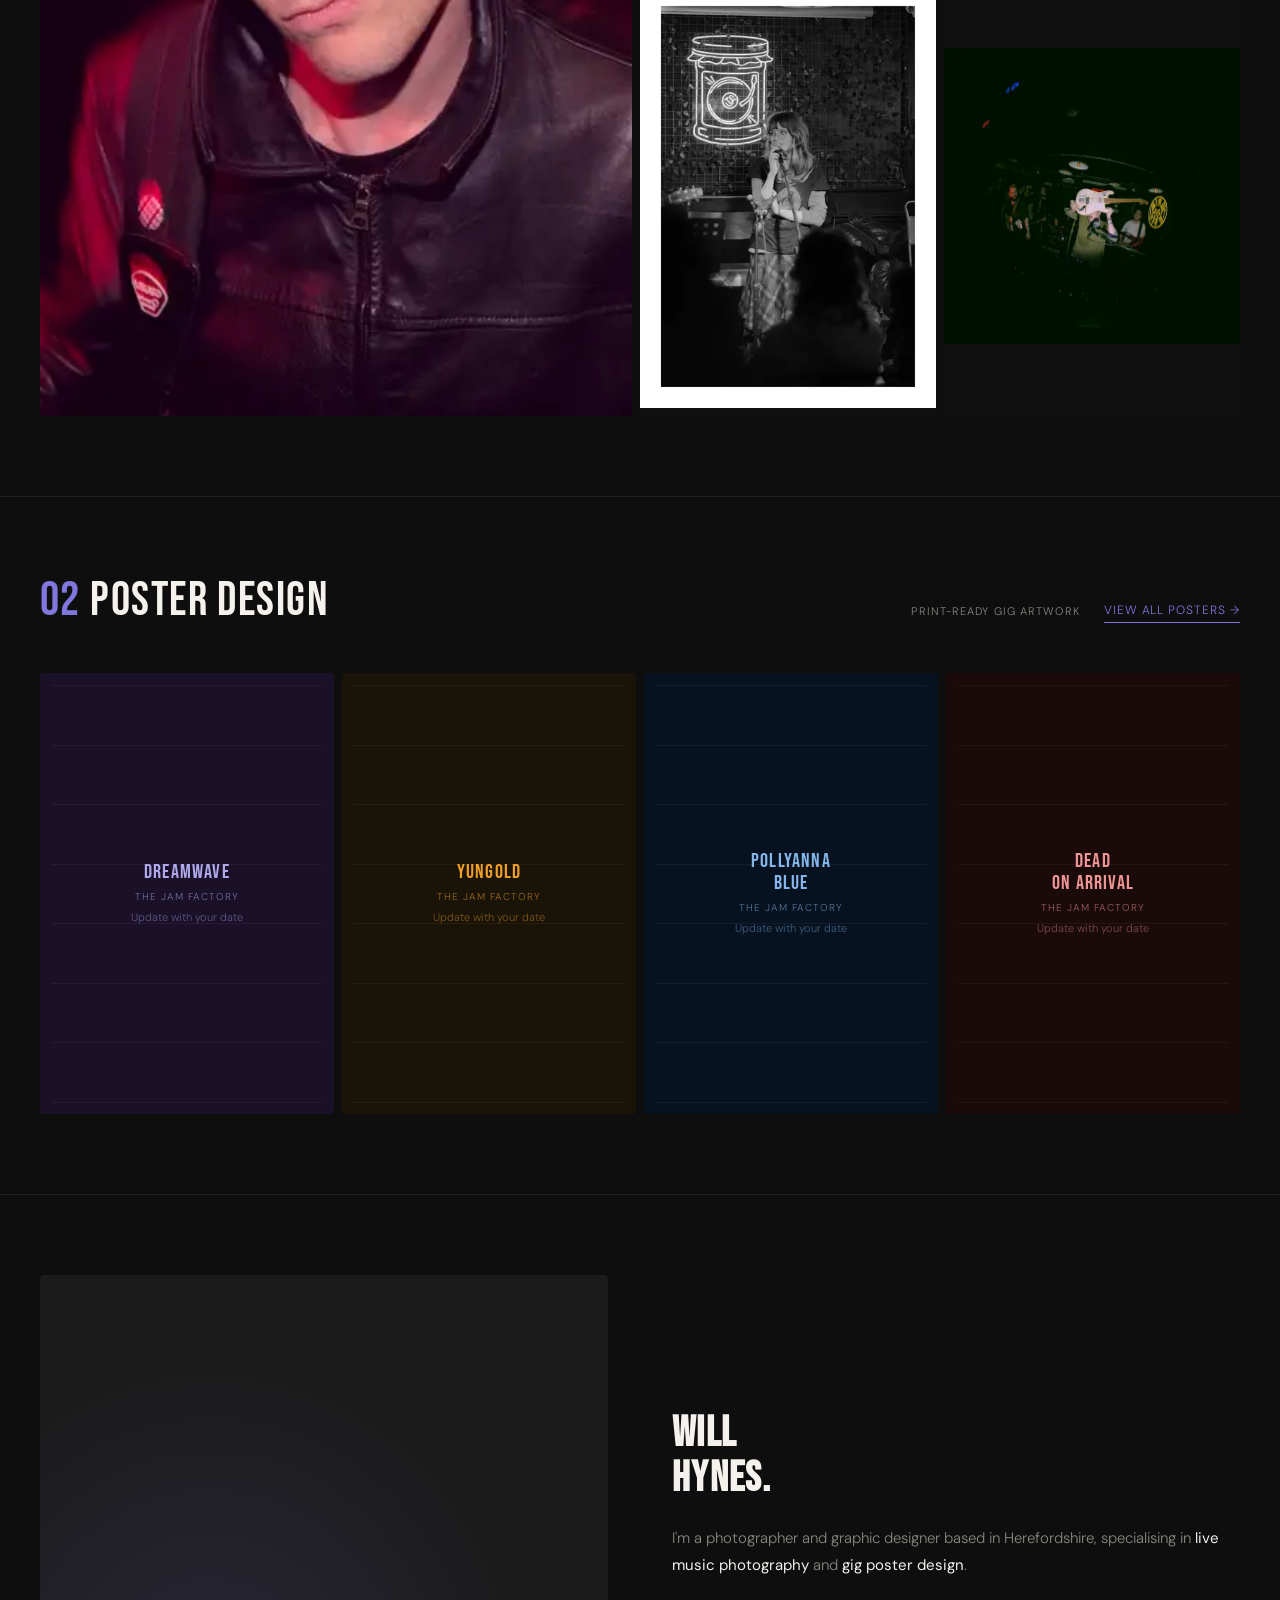
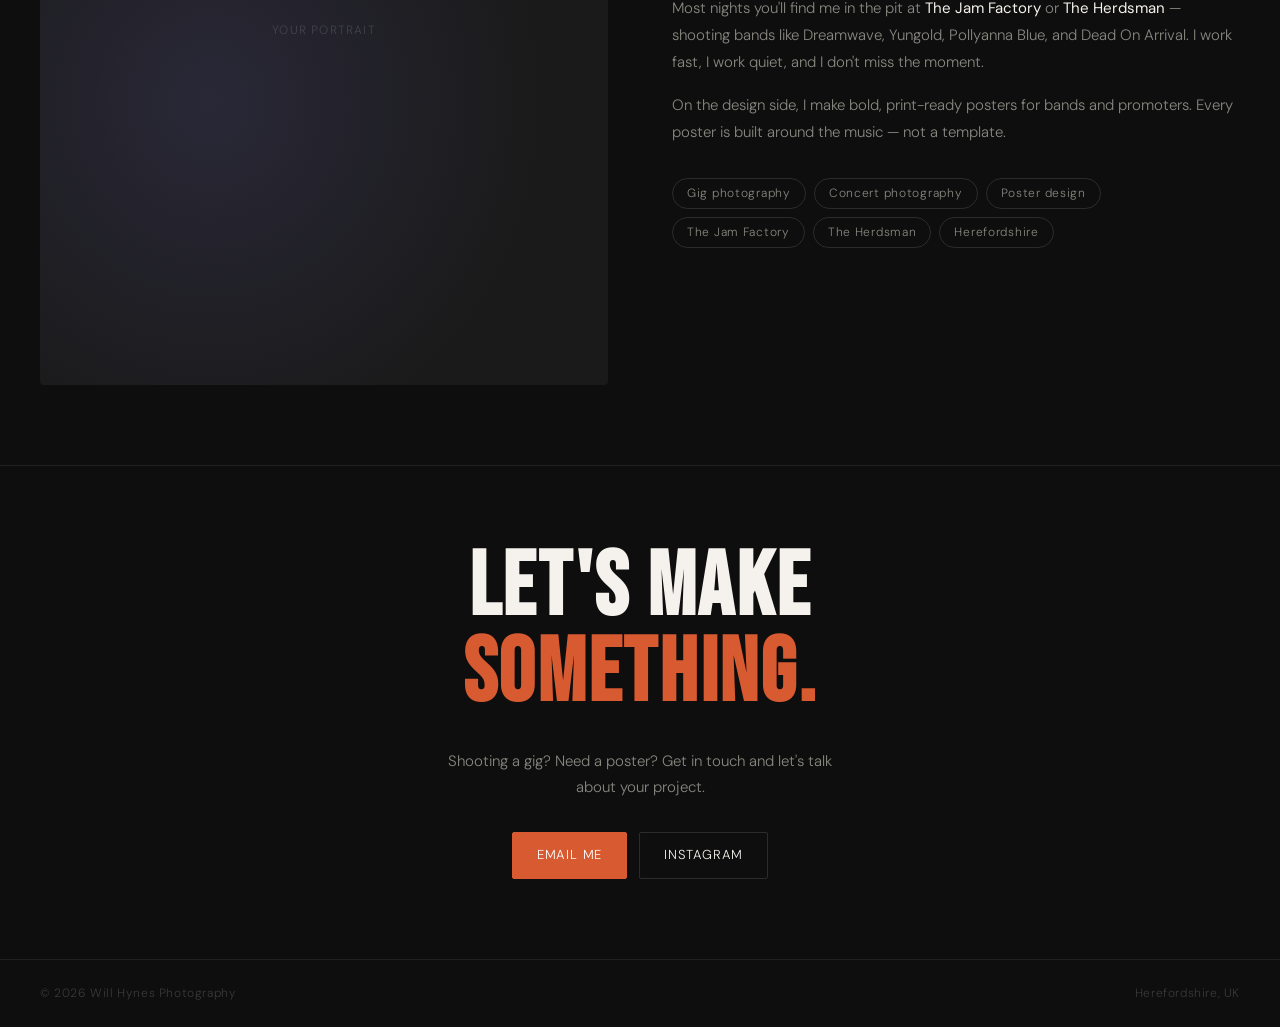
==== commit 31589413: "update images to webp for faster loading times, and improved internal scripts" ====
--- a/index.html
+++ b/index.html
@@ -7,6 +7,7 @@
 <link rel="preconnect" href="https://fonts.googleapis.com">
 <link rel="preconnect" href="https://fonts.gstatic.com" crossorigin>
 <link href="https://fonts.googleapis.com/css2?family=Bebas+Neue&family=DM+Sans:ital,wght@0,300;0,400;0,500;1,300&display=swap" rel="stylesheet">
+<link rel="preload" href="site_data.json" as="fetch" crossorigin>
 <script src="js/main.js"></script>
 <script src="js/lightbox.js"></script>
 <style>
@@ -653,9 +654,10 @@
           (p) =>
             new Promise((res) => {
               const img = new Image();
+              const testSrc = portfolio.getOptimizedPath(p);
               img.onload = () => res(p);
               img.onerror = () => res(null);
-              img.src = p;
+              img.src = testSrc;
             }),
         ),
       ).then((results) => results.filter(Boolean));
@@ -677,7 +679,7 @@
       photoGrid.innerHTML = featuredPhotos.map((p, idx) => `
         <div class="photo-item ${idx === 0 ? 'featured' : ''}" onclick="openFeaturedLightbox(${idx})">
           <div class="photo-fill ${p.orientation === 'portrait' ? 'tall' : ''}">
-            <img src="${portfolio.getThumbnailPath(p.src)}" alt="${p.band} live" loading="lazy" style="width:100%; height:100%; object-fit:contain; background:#111; display:block;">
+            <img src="${portfolio.getThumbnailPath(p.src)}" alt="${p.band} live" loading="lazy" decoding="async" style="width:100%; height:100%; object-fit:contain; background:#111; display:block;">
           </div>
           <div class="photo-overlay">
             <div class="photo-overlay-title">${p.band}</div>
@@ -698,7 +700,7 @@
       posterGrid.innerHTML = featuredPosters.map((p, idx) => `
         <div class="poster-item" onclick="openPosterLightbox(${idx})">
           <div class="poster-fill" style="background: ${p.colorConfig?.bg || '#141414'}; color: ${p.colorConfig?.color || '#888'};">
-            ${p.imagePath ? `<img src="${portfolio.getThumbnailPath(p.imagePath)}" alt="${p.title}" style="width:100%; height:100%; object-fit:cover; display:block;">` : `
+            ${p.imagePath ? `<img src="${portfolio.getThumbnailPath(p.imagePath)}" alt="${p.title}" loading="lazy" decoding="async" style="width:100%; height:100%; object-fit:cover; display:block;">` : `
               <div class="poster-lines">
                 <div class="h-line"></div><div class="h-line"></div><div class="h-line"></div>
                 <div class="h-line"></div><div class="h-line"></div><div class="h-line"></div>
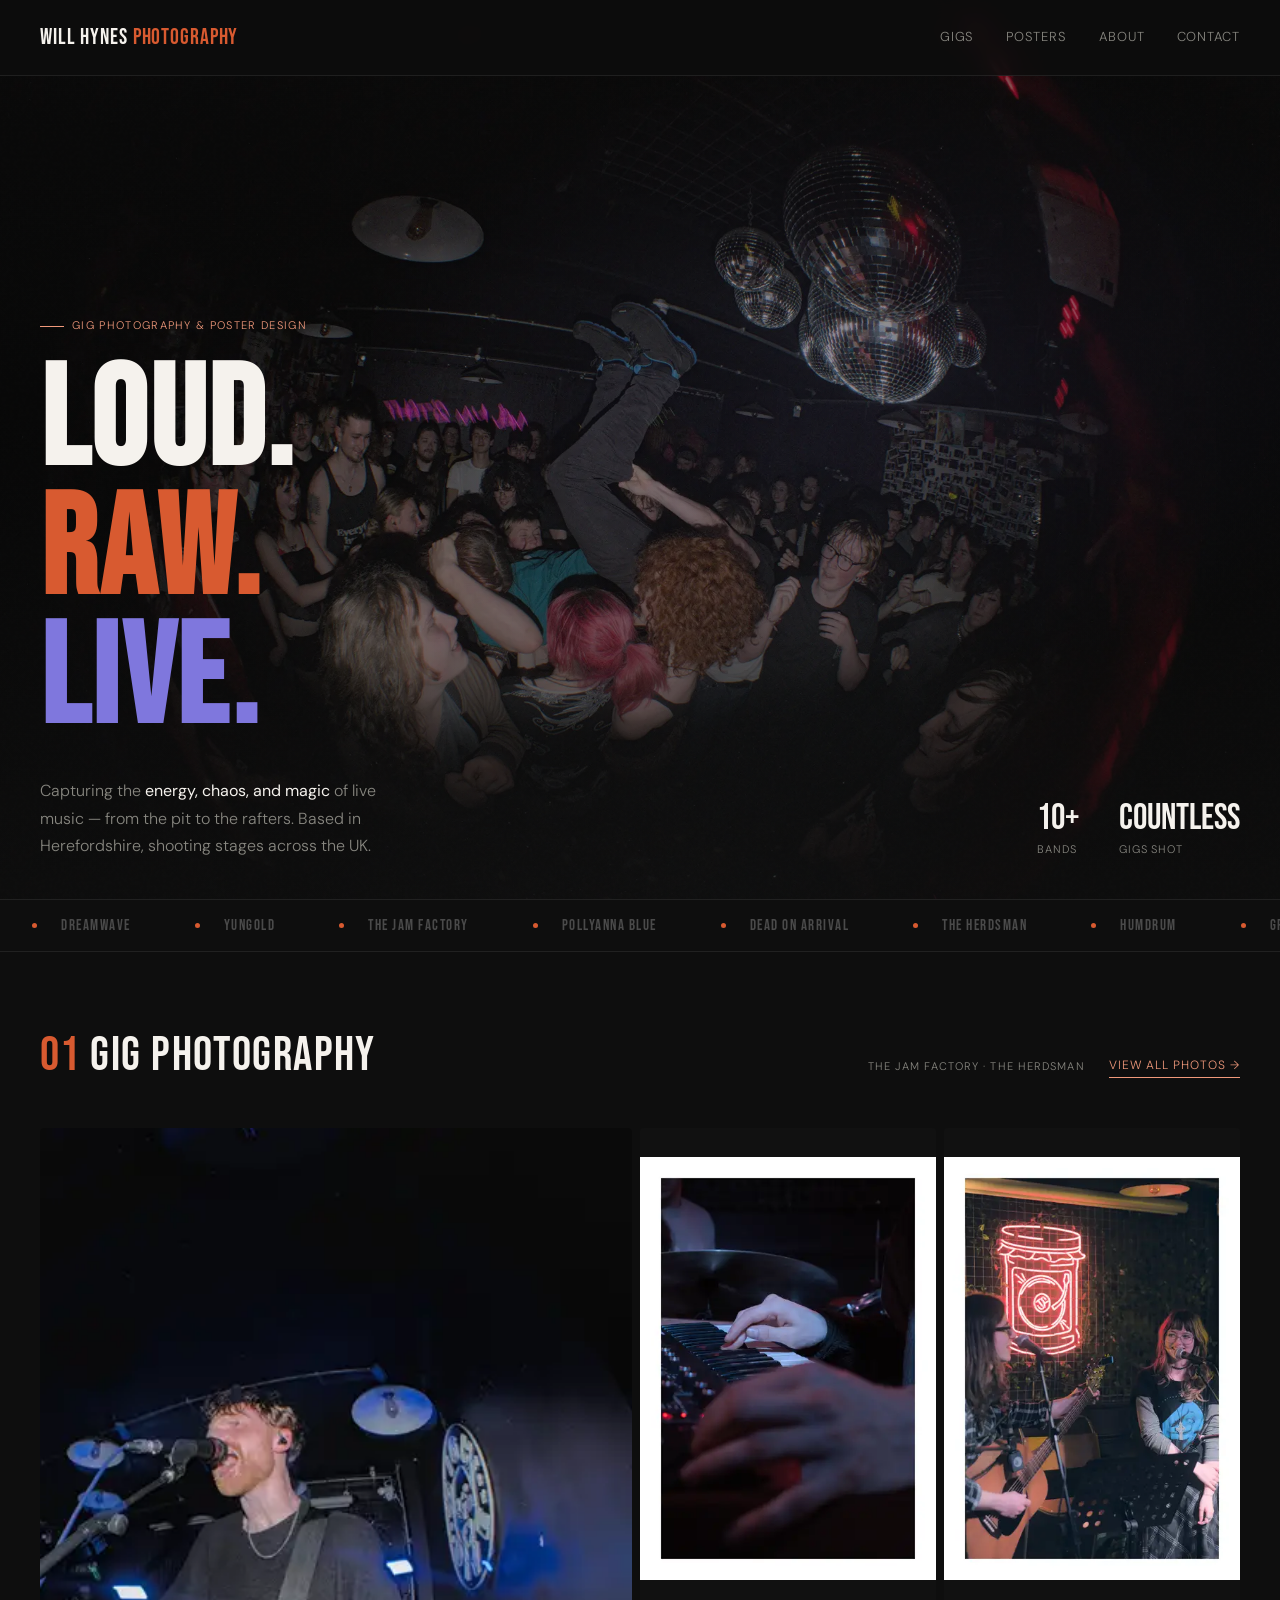
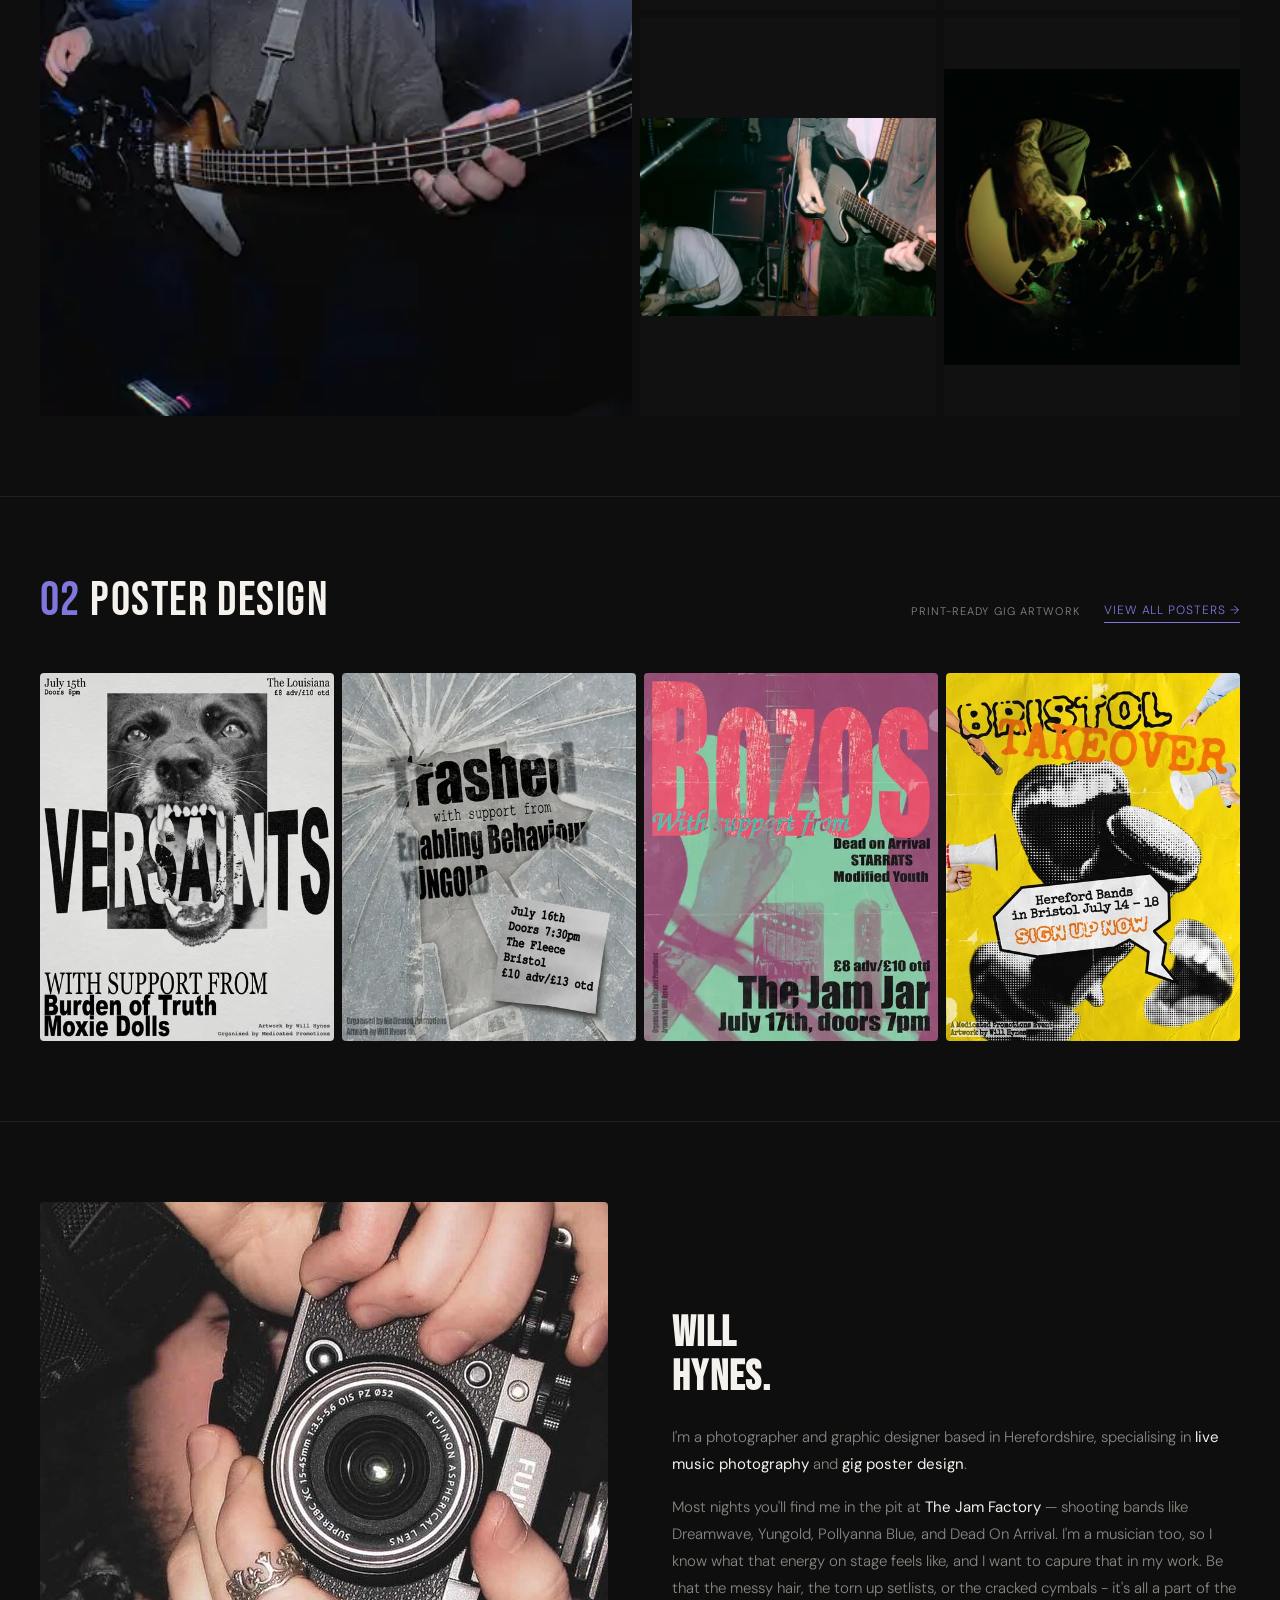
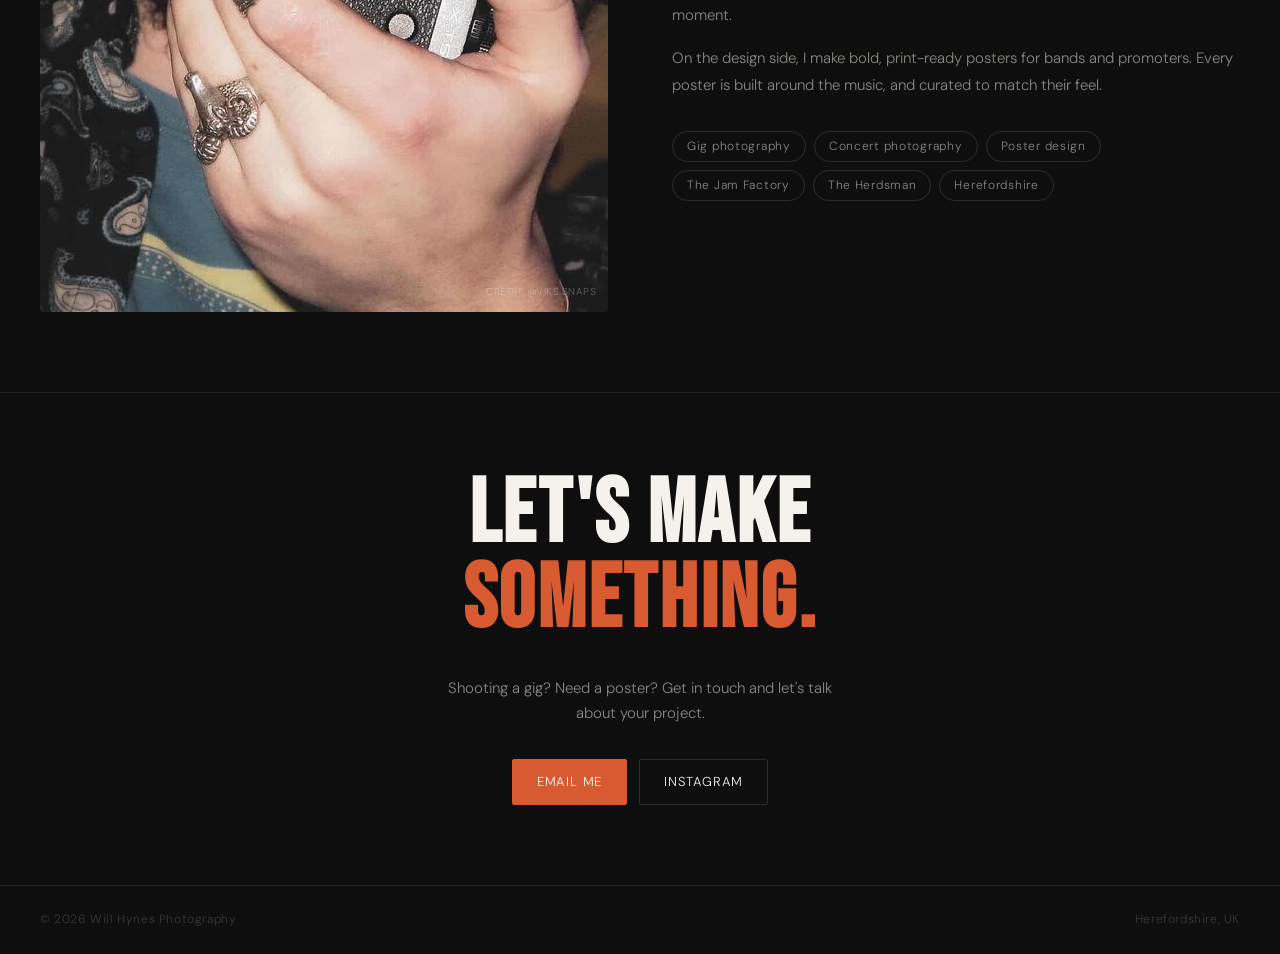
==== commit c9d9232a: "Add manager to tracking, lfs for media/, update manager for posters" ====
--- a/index.html
+++ b/index.html
@@ -1,731 +1,1065 @@
-<!DOCTYPE html>
+<!doctype html>
 <html lang="en">
-<head>
-<meta charset="UTF-8">
-<meta name="viewport" content="width=device-width, initial-scale=1.0">
-<title>Will Hynes Photography</title>
-<link rel="preconnect" href="https://fonts.googleapis.com">
-<link rel="preconnect" href="https://fonts.gstatic.com" crossorigin>
-<link href="https://fonts.googleapis.com/css2?family=Bebas+Neue&family=DM+Sans:ital,wght@0,300;0,400;0,500;1,300&display=swap" rel="stylesheet">
-<link rel="preload" href="site_data.json" as="fetch" crossorigin>
-<script src="js/main.js"></script>
-<script src="js/lightbox.js"></script>
-<style>
-  *, *::before, *::after { box-sizing: border-box; margin: 0; padding: 0; }
-
-  :root {
-    --coral: #D85A30;
-    --coral-light: #F0997B;
-    --coral-pale: #FAECE7;
-    --purple: #7F77DD;
-    --purple-deep: #3C3489;
-    --purple-pale: #EEEDFE;
-    --off-black: #0e0e0e;
-    --off-white: #F5F2ED;
-    --mid: #888780;
-    --font-display: 'Bebas Neue', sans-serif;
-    --font-body: 'DM Sans', sans-serif;
-  }
-
-  html { scroll-behavior: smooth; }
-
-  body {
-    background: var(--off-black);
-    color: var(--off-white);
-    font-family: var(--font-body);
-    font-weight: 300;
-    line-height: 1.6;
-    overflow-x: hidden;
-  }
-
-  /* ── NAV ── */
-  nav {
-    position: fixed; top: 0; left: 0; right: 0; z-index: 100;
-    display: flex; align-items: center; justify-content: space-between;
-    padding: 1.25rem 2.5rem;
-    border-bottom: 0.5px solid rgba(255,255,255,0.08);
-    background: rgba(14,14,14,0.85);
-    backdrop-filter: blur(12px);
-  }
-  .nav-logo {
-    font-family: var(--font-display);
-    font-size: 22px;
-    letter-spacing: 0.04em;
-    color: var(--off-white);
-    text-decoration: none;
-  }
-  .nav-logo span { color: var(--coral); }
-  .nav-links { display: flex; gap: 2rem; }
-  .nav-links a {
-    font-size: 13px;
-    color: var(--mid);
-    text-decoration: none;
-    letter-spacing: 0.06em;
-    text-transform: uppercase;
-    transition: color 0.2s;
-  }
-  .nav-links a:hover { color: var(--off-white); }
-  /* ── HERO ── */
-  .hero {
-    min-height: 100vh;
-    display: flex;
-    flex-direction: column;
-    justify-content: flex-end;
-    padding: 2.5rem;
-    padding-top: 100px;
-    position: relative;
-    overflow: hidden;
-    border-bottom: 0.5px solid rgba(255,255,255,0.08);
-  }
-
-  /* ── HERO SLIDESHOW ── */
-  .hero-bg {
-    position: absolute; inset: 0;
-    overflow: hidden;
-  }
-  .hero-slide {
-    position: absolute; inset: 0;
-    background-size: cover;
-    background-position: center;
-    opacity: 0;
-    transition: opacity 1.2s ease;
-  }
-  .hero-slide.active { opacity: 1; }
-  /* dark overlay so text stays readable */
-  .hero-slide::after {
-    content: '';
-    position: absolute; inset: 0;
-    background:
-      linear-gradient(to top, rgba(14,14,14,0.85) 0%, rgba(14,14,14,0.4) 50%, rgba(14,14,14,0.55) 100%),
-      radial-gradient(ellipse 60% 50% at 70% 40%, rgba(127,119,221,0.12) 0%, transparent 70%);
-  }
-  /* grain */
-  .hero-grain {
-    position: absolute; inset: 0; z-index: 1; pointer-events: none;
-    background-image: url("data:image/svg+xml,%3Csvg viewBox='0 0 256 256' xmlns='http://www.w3.org/2000/svg'%3E%3Cfilter id='noise'%3E%3CfeTurbulence type='fractalNoise' baseFrequency='0.9' numOctaves='4' stitchTiles='stitch'/%3E%3C/filter%3E%3Crect width='100%25' height='100%25' filter='url(%23noise)' opacity='0.04'/%3E%3C/svg%3E");
-    opacity: 0.35;
-  }
-  /* fallback if no images found */
-  .hero-bg-fallback {
-    position: absolute; inset: 0;
-    background:
-      radial-gradient(ellipse 60% 50% at 70% 40%, rgba(127,119,221,0.18) 0%, transparent 70%),
-      radial-gradient(ellipse 40% 60% at 20% 80%, rgba(216,90,48,0.12) 0%, transparent 60%),
-      var(--off-black);
-  }
-
-  .hero-content { position: relative; z-index: 2; }
-
-  .hero-tag {
-    display: inline-flex; align-items: center; gap: 8px;
-    font-size: 11px; letter-spacing: 0.12em; text-transform: uppercase;
-    color: var(--coral-light);
-    margin-bottom: 1.5rem;
-  }
-  .hero-tag::before {
-    content: '';
-    display: block; width: 24px; height: 1px;
-    background: var(--coral-light);
-  }
-
-  h1 {
-    font-family: var(--font-display);
-    font-size: clamp(72px, 12vw, 140px);
-    line-height: 0.92;
-    letter-spacing: 0.02em;
-    margin-bottom: 2rem;
-  }
-  h1 .accent { color: var(--coral); }
-  h1 .accent-purple { color: var(--purple); }
-
-  .hero-bottom {
-    display: flex;
-    align-items: flex-end;
-    justify-content: space-between;
-    gap: 2rem;
-    flex-wrap: wrap;
-  }
-  .hero-desc {
-    font-size: 16px;
-    color: var(--mid);
-    max-width: 380px;
-    line-height: 1.7;
-  }
-  .hero-desc strong { color: var(--off-white); font-weight: 400; }
-
-  .hero-stats {
-    display: flex; gap: 2.5rem;
-  }
-  .stat-num {
-    font-family: var(--font-display);
-    font-size: 36px;
-    color: var(--off-white);
-    line-height: 1;
-  }
-  .stat-label {
-    font-size: 11px;
-    color: var(--mid);
-    letter-spacing: 0.08em;
-    text-transform: uppercase;
-    margin-top: 4px;
-  }
-
-  .scroll-hint {
-    position: absolute; bottom: 2rem; right: 2.5rem;
-    font-size: 11px; letter-spacing: 0.1em; text-transform: uppercase;
-    color: rgba(255,255,255,0.2);
-    writing-mode: vertical-rl;
-    z-index: 2;
-  }
-
-  /* ── BANDS TICKER ── */
-  .ticker {
-    border-bottom: 0.5px solid rgba(255,255,255,0.08);
-    overflow: hidden;
-    padding: 0.85rem 0;
-    background: var(--off-black);
-  }
-  .ticker-track {
-    display: flex;
-    gap: 0;
-    animation: ticker 20s linear infinite;
-    width: max-content;
-  }
-  .ticker-track:hover { animation-play-state: paused; }
-  .ticker-item {
-    display: inline-flex; align-items: center; gap: 1.5rem;
-    padding: 0 2rem;
-    font-family: var(--font-display);
-    font-size: 15px;
-    letter-spacing: 0.1em;
-    color: rgba(255,255,255,0.25);
-    white-space: nowrap;
-  }
-  .ticker-dot {
-    width: 5px; height: 5px; border-radius: 50%;
-    background: var(--coral);
-    flex-shrink: 0;
-  }
-  @keyframes ticker {
-    0% { transform: translateX(0); }
-    100% { transform: translateX(-50%); }
-  }
-
-  /* ── SECTION SHARED ── */
-  section { padding: 5rem 2.5rem; border-bottom: 0.5px solid rgba(255,255,255,0.08); }
-  .section-header {
-    display: flex; align-items: baseline; justify-content: space-between;
-    margin-bottom: 3rem;
-    flex-wrap: wrap; gap: 1rem;
-  }
-  .section-title {
-    font-family: var(--font-display);
-    font-size: 48px;
-    letter-spacing: 0.03em;
-    line-height: 1;
-  }
-  .section-title .coral { color: var(--coral); }
-  .section-title .purple { color: var(--purple); }
-  .section-index {
-    font-size: 11px; color: var(--mid);
-    letter-spacing: 0.1em; text-transform: uppercase;
-  }
-
-  /* ── PHOTOGRAPHY ── */
-  .photo-grid {
-    display: grid;
-    grid-template-columns: 2fr 1fr 1fr;
-    grid-template-rows: auto auto;
-    gap: 8px;
-  }
-  .photo-item {
-    background: #1a1a1a;
-    border-radius: 4px;
-    overflow: hidden;
-    position: relative;
-  }
-  .photo-item.featured { grid-row: span 2; }
-  .photo-fill {
-    width: 100%; height: 100%; min-height: 160px;
-    display: flex; flex-direction: column;
-    align-items: center; justify-content: center;
-    gap: 10px;
-  }
-  .photo-fill.tall { min-height: 340px; }
-  .photo-icon {
-    width: 32px; height: 32px; opacity: 0.25;
-  }
-  .photo-fill span {
-    font-size: 11px; color: rgba(255,255,255,0.2);
-    letter-spacing: 0.08em; text-transform: uppercase;
-  }
-  .photo-overlay {
-    position: absolute; inset: 0;
-    background: linear-gradient(to top, rgba(14,14,14,0.8) 0%, transparent 50%);
-    display: flex; flex-direction: column;
-    justify-content: flex-end;
-    padding: 1rem;
-    opacity: 0;
-    transition: opacity 0.25s;
-  }
-  .photo-item:hover .photo-overlay { opacity: 1; }
-  .photo-overlay-title { font-size: 14px; font-weight: 500; }
-  .photo-overlay-sub { font-size: 12px; color: var(--mid); }
-
-  /* Tinted placeholder backgrounds */
-  .tint-a { background: #1a1016; }
-  .tint-b { background: #0f1020; }
-  .tint-c { background: #141410; }
-  .tint-d { background: #1a1412; }
-  .tint-e { background: #0e1318; }
-
-  /* ── POSTERS ── */
-  .poster-grid {
-    display: grid;
-    grid-template-columns: repeat(4, 1fr);
-    gap: 8px;
-  }
-  .poster-item {
-    border-radius: 4px;
-    overflow: hidden;
-    position: relative;
-    cursor: pointer;
-  }
-  .poster-fill {
-    aspect-ratio: 2/3;
-    display: flex; flex-direction: column;
-    align-items: center; justify-content: center;
-    gap: 8px;
-    position: relative;
-  }
-  .poster-inner {
-    text-align: center;
-    z-index: 1;
-    position: relative;
-  }
-  .poster-band {
-    font-family: var(--font-display);
-    font-size: 20px;
-    letter-spacing: 0.06em;
-    line-height: 1.1;
-  }
-  .poster-venue {
-    font-size: 10px;
-    letter-spacing: 0.1em;
-    text-transform: uppercase;
-    margin-top: 6px;
-    opacity: 0.6;
-  }
-  .poster-date {
-    font-size: 11px;
-    margin-top: 4px;
-    opacity: 0.45;
-  }
-  .poster-lines {
-    position: absolute; inset: 0;
-    display: flex; flex-direction: column;
-    justify-content: space-between;
-    padding: 12px;
-    opacity: 0.07;
-  }
-  .h-line { height: 0.5px; background: currentColor; }
-
-  /* ── ABOUT ── */
-  .about-inner {
-    display: grid;
-    grid-template-columns: 1fr 1fr;
-    gap: 4rem;
-    align-items: center;
-  }
-  .about-visual {
-    aspect-ratio: 4/5;
-    background: #1a1a1a;
-    border-radius: 4px;
-    display: flex; align-items: center; justify-content: center;
-    position: relative;
-    overflow: hidden;
-  }
-  .about-visual::before {
-    content: '';
-    position: absolute; inset: 0;
-    background: radial-gradient(ellipse at 30% 60%, rgba(127,119,221,0.15), transparent 60%);
-  }
-  .about-placeholder {
-    font-size: 12px; color: rgba(255,255,255,0.15);
-    letter-spacing: 0.1em; text-transform: uppercase;
-    position: relative; z-index: 1;
-  }
-  .about-text h2 {
-    font-family: var(--font-display);
-    font-size: 42px;
-    line-height: 1.05;
-    margin-bottom: 1.5rem;
-    letter-spacing: 0.03em;
-  }
-  .about-text p {
-    font-size: 15px;
-    color: var(--mid);
-    line-height: 1.8;
-    margin-bottom: 1rem;
-  }
-  .about-text p strong { color: var(--off-white); font-weight: 400; }
-  .tags {
-    display: flex; gap: 8px; flex-wrap: wrap; margin-top: 2rem;
-  }
-  .tag {
-    font-size: 12px; letter-spacing: 0.06em;
-    padding: 5px 14px;
-    border: 0.5px solid rgba(255,255,255,0.12);
-    border-radius: 999px;
-    color: var(--mid);
-  }
-
-  /* ── CONTACT ── */
-  .contact-inner {
-    display: flex; flex-direction: column;
-    align-items: center; text-align: center;
-    gap: 2rem;
-  }
-  .contact-inner h2 {
-    font-family: var(--font-display);
-    font-size: clamp(48px, 8vw, 90px);
-    letter-spacing: 0.03em;
-    line-height: 0.95;
-  }
-  .contact-inner h2 span { color: var(--coral); }
-  .contact-sub {
-    font-size: 15px; color: var(--mid);
-    max-width: 400px; line-height: 1.7;
-  }
-  .contact-links {
-    display: flex; gap: 12px; flex-wrap: wrap; justify-content: center;
-  }
-  .contact-link {
-    display: inline-flex; align-items: center; gap: 8px;
-    padding: 12px 24px;
-    border: 0.5px solid rgba(255,255,255,0.12);
-    border-radius: 2px;
-    font-size: 13px;
-    color: var(--off-white);
-    text-decoration: none;
-    letter-spacing: 0.06em;
-    text-transform: uppercase;
-    transition: border-color 0.2s, color 0.2s;
-  }
-  .contact-link:hover { border-color: var(--coral); color: var(--coral); }
-  .contact-link.primary {
-    background: var(--coral);
-    border-color: var(--coral);
-    color: #fff;
-  }
-  .contact-link.primary:hover { background: #c04e26; border-color: #c04e26; color: #fff; }
-
-  /* ── FOOTER ── */
-  footer {
-    padding: 1.5rem 2.5rem;
-    display: flex; align-items: center; justify-content: space-between;
-    font-size: 12px; color: rgba(255,255,255,0.18);
-    letter-spacing: 0.05em;
-    flex-wrap: wrap; gap: 0.5rem;
-  }
-
-  /* ── ANIMATIONS ── */
-  .fade-up {
-    opacity: 0;
-    transform: translateY(24px);
-    transition: opacity 0.7s ease, transform 0.7s ease;
-  }
-  .fade-up.visible {
-    opacity: 1;
-    transform: translateY(0);
-  }
-
-  @media (max-width: 700px) {
-    .photo-grid { grid-template-columns: 1fr; }
-    .poster-grid { grid-template-columns: repeat(2, 1fr); }
-    .about-inner { grid-template-columns: 1fr; }
-    .photo-item.featured { grid-row: span 1; }
-    nav { padding: 1rem 1.25rem; }
-    .nav-links { gap: 1.25rem; }
-    section { padding: 3.5rem 1.25rem; }
-    .hero { padding: 1.25rem; padding-top: 80px; }
-    h1 { font-size: 64px; }
-  }
-</style>
-</head>
-<body>
-
-<!-- NAV -->
-<nav>
-  <a href="#" class="nav-logo">Will Hynes <span>Photography</span></a>
-  <div class="nav-links">
-    <a href="#photography">Gigs</a>
-    <a href="will_hynes_posters.html">Posters</a>
-    <a href="#about">About</a>
-    <a href="#contact">Contact</a>
-  </div>
-</nav>
-
-<!-- HERO -->
-<div class="hero">
-  <div class="hero-bg">
-    <div class="hero-bg-fallback"></div>
-    <!-- slides injected by JS from media/ folder -->
-    <div class="hero-grain"></div>
-  </div>
-  <div class="hero-content">
-    <div class="hero-tag">Gig photography & poster design</div>
-    <h1>
-      LOUD.<br>
-      <span class="accent">RAW.</span><br>
-      <span class="accent-purple">LIVE.</span>
-    </h1>
-    <div class="hero-bottom">
-      <p class="hero-desc">
-        Capturing the <strong>energy, chaos, and magic</strong> of live music — from the pit to the rafters. Based in Herefordshire, shooting stages across the UK.
-      </p>
-      <div class="hero-stats">
-        <div>
-          <div class="stat-num">10+</div>
-          <div class="stat-label">Bands</div>
-        </div>
-        <div>
-          <div class="stat-num">Countless</div>
-          <div class="stat-label">Gigs shot</div>
-        </div>
-        <div>
-          <div class="stat-num">2</div>
-          <div class="stat-label">Venues</div>
+  <head>
+    <meta charset="UTF-8" />
+    <meta name="viewport" content="width=device-width, initial-scale=1.0" />
+    <title>Will Hynes Photography</title>
+    <link rel="preconnect" href="https://fonts.googleapis.com" />
+    <link rel="preconnect" href="https://fonts.gstatic.com" crossorigin />
+    <link
+      href="https://fonts.googleapis.com/css2?family=Bebas+Neue&family=DM+Sans:ital,wght@0,300;0,400;0,500;1,300&display=swap"
+      rel="stylesheet"
+    />
+    <link rel="preload" href="site_data.json" as="fetch" crossorigin />
+    <script src="js/main.js"></script>
+    <script src="js/lightbox.js"></script>
+    <style>
+      *,
+      *::before,
+      *::after {
+        box-sizing: border-box;
+        margin: 0;
+        padding: 0;
+      }
+
+      :root {
+        --coral: #d85a30;
+        --coral-light: #f0997b;
+        --coral-pale: #faece7;
+        --purple: #7f77dd;
+        --purple-deep: #3c3489;
+        --purple-pale: #eeedfe;
+        --off-black: #0e0e0e;
+        --off-white: #f5f2ed;
+        --mid: #888780;
+        --font-display: "Bebas Neue", sans-serif;
+        --font-body: "DM Sans", sans-serif;
+      }
+
+      html {
+        scroll-behavior: smooth;
+      }
+
+      body {
+        background: var(--off-black);
+        color: var(--off-white);
+        font-family: var(--font-body);
+        font-weight: 300;
+        line-height: 1.6;
+        overflow-x: hidden;
+      }
+
+      /* ── NAV ── */
+      nav {
+        position: fixed;
+        top: 0;
+        left: 0;
+        right: 0;
+        z-index: 100;
+        display: flex;
+        align-items: center;
+        justify-content: space-between;
+        padding: 1.25rem 2.5rem;
+        border-bottom: 0.5px solid rgba(255, 255, 255, 0.08);
+        background: rgba(14, 14, 14, 0.85);
+        backdrop-filter: blur(12px);
+      }
+      .nav-logo {
+        font-family: var(--font-display);
+        font-size: 22px;
+        letter-spacing: 0.04em;
+        color: var(--off-white);
+        text-decoration: none;
+      }
+      .nav-logo span {
+        color: var(--coral);
+      }
+      .nav-links {
+        display: flex;
+        gap: 2rem;
+      }
+      .nav-links a {
+        font-size: 13px;
+        color: var(--mid);
+        text-decoration: none;
+        letter-spacing: 0.06em;
+        text-transform: uppercase;
+        transition: color 0.2s;
+      }
+      .nav-links a:hover {
+        color: var(--off-white);
+      }
+      /* ── HERO ── */
+      .hero {
+        min-height: 100vh;
+        display: flex;
+        flex-direction: column;
+        justify-content: flex-end;
+        padding: 2.5rem;
+        padding-top: 100px;
+        position: relative;
+        overflow: hidden;
+        border-bottom: 0.5px solid rgba(255, 255, 255, 0.08);
+      }
+
+      /* ── HERO SLIDESHOW ── */
+      .hero-bg {
+        position: absolute;
+        inset: 0;
+        overflow: hidden;
+      }
+      .hero-slide {
+        position: absolute;
+        inset: 0;
+        background-size: cover;
+        background-position: center;
+        opacity: 0;
+        transition: opacity 1.2s ease;
+      }
+      .hero-slide.active {
+        opacity: 1;
+      }
+      /* dark overlay so text stays readable */
+      .hero-slide::after {
+        content: "";
+        position: absolute;
+        inset: 0;
+        background:
+          linear-gradient(
+            to top,
+            rgba(14, 14, 14, 0.85) 0%,
+            rgba(14, 14, 14, 0.4) 50%,
+            rgba(14, 14, 14, 0.55) 100%
+          ),
+          radial-gradient(
+            ellipse 60% 50% at 70% 40%,
+            rgba(127, 119, 221, 0.12) 0%,
+            transparent 70%
+          );
+      }
+      /* grain */
+      .hero-grain {
+        position: absolute;
+        inset: 0;
+        z-index: 1;
+        pointer-events: none;
+        background-image: url("data:image/svg+xml,%3Csvg viewBox='0 0 256 256' xmlns='http://www.w3.org/2000/svg'%3E%3Cfilter id='noise'%3E%3CfeTurbulence type='fractalNoise' baseFrequency='0.9' numOctaves='4' stitchTiles='stitch'/%3E%3C/filter%3E%3Crect width='100%25' height='100%25' filter='url(%23noise)' opacity='0.04'/%3E%3C/svg%3E");
+        opacity: 0.35;
+      }
+      /* fallback if no images found */
+      .hero-bg-fallback {
+        position: absolute;
+        inset: 0;
+        background:
+          radial-gradient(
+            ellipse 60% 50% at 70% 40%,
+            rgba(127, 119, 221, 0.18) 0%,
+            transparent 70%
+          ),
+          radial-gradient(
+            ellipse 40% 60% at 20% 80%,
+            rgba(216, 90, 48, 0.12) 0%,
+            transparent 60%
+          ),
+          var(--off-black);
+      }
+
+      .hero-content {
+        position: relative;
+        z-index: 2;
+      }
+
+      .hero-tag {
+        display: inline-flex;
+        align-items: center;
+        gap: 8px;
+        font-size: 11px;
+        letter-spacing: 0.12em;
+        text-transform: uppercase;
+        color: var(--coral-light);
+        margin-bottom: 1.5rem;
+      }
+      .hero-tag::before {
+        content: "";
+        display: block;
+        width: 24px;
+        height: 1px;
+        background: var(--coral-light);
+      }
+
+      h1 {
+        font-family: var(--font-display);
+        font-size: clamp(72px, 12vw, 140px);
+        line-height: 0.92;
+        letter-spacing: 0.02em;
+        margin-bottom: 2rem;
+      }
+      h1 .accent {
+        color: var(--coral);
+      }
+      h1 .accent-purple {
+        color: var(--purple);
+      }
+
+      .hero-bottom {
+        display: flex;
+        align-items: flex-end;
+        justify-content: space-between;
+        gap: 2rem;
+        flex-wrap: wrap;
+      }
+      .hero-desc {
+        font-size: 16px;
+        color: var(--mid);
+        max-width: 380px;
+        line-height: 1.7;
+      }
+      .hero-desc strong {
+        color: var(--off-white);
+        font-weight: 400;
+      }
+
+      .hero-stats {
+        display: flex;
+        gap: 2.5rem;
+      }
+      .stat-num {
+        font-family: var(--font-display);
+        font-size: 36px;
+        color: var(--off-white);
+        line-height: 1;
+      }
+      .stat-label {
+        font-size: 11px;
+        color: var(--mid);
+        letter-spacing: 0.08em;
+        text-transform: uppercase;
+        margin-top: 4px;
+      }
+
+      .scroll-hint {
+        position: absolute;
+        bottom: 2rem;
+        right: 2.5rem;
+        font-size: 11px;
+        letter-spacing: 0.1em;
+        text-transform: uppercase;
+        color: rgba(255, 255, 255, 0.2);
+        writing-mode: vertical-rl;
+        z-index: 2;
+      }
+
+      /* ── BANDS TICKER ── */
+      .ticker {
+        border-bottom: 0.5px solid rgba(255, 255, 255, 0.08);
+        overflow: hidden;
+        padding: 0.85rem 0;
+        background: var(--off-black);
+      }
+      .ticker-track {
+        display: flex;
+        gap: 0;
+        animation: ticker 20s linear infinite;
+        width: max-content;
+      }
+      .ticker-track:hover {
+        animation-play-state: paused;
+      }
+      .ticker-item {
+        display: inline-flex;
+        align-items: center;
+        gap: 1.5rem;
+        padding: 0 2rem;
+        font-family: var(--font-display);
+        font-size: 15px;
+        letter-spacing: 0.1em;
+        color: rgba(255, 255, 255, 0.25);
+        white-space: nowrap;
+      }
+      .ticker-dot {
+        width: 5px;
+        height: 5px;
+        border-radius: 50%;
+        background: var(--coral);
+        flex-shrink: 0;
+      }
+      @keyframes ticker {
+        0% {
+          transform: translateX(0);
+        }
+        100% {
+          transform: translateX(-50%);
+        }
+      }
+
+      /* ── SECTION SHARED ── */
+      section {
+        padding: 5rem 2.5rem;
+        border-bottom: 0.5px solid rgba(255, 255, 255, 0.08);
+      }
+      .section-header {
+        display: flex;
+        align-items: baseline;
+        justify-content: space-between;
+        margin-bottom: 3rem;
+        flex-wrap: wrap;
+        gap: 1rem;
+      }
+      .section-title {
+        font-family: var(--font-display);
+        font-size: 48px;
+        letter-spacing: 0.03em;
+        line-height: 1;
+      }
+      .section-title .coral {
+        color: var(--coral);
+      }
+      .section-title .purple {
+        color: var(--purple);
+      }
+      .section-index {
+        font-size: 11px;
+        color: var(--mid);
+        letter-spacing: 0.1em;
+        text-transform: uppercase;
+      }
+
+      /* ── PHOTOGRAPHY ── */
+      .photo-grid {
+        display: grid;
+        grid-template-columns: 2fr 1fr 1fr;
+        grid-template-rows: auto auto;
+        gap: 8px;
+      }
+      .photo-item {
+        background: #1a1a1a;
+        border-radius: 4px;
+        overflow: hidden;
+        position: relative;
+      }
+      .photo-item.featured {
+        grid-row: span 2;
+      }
+      .photo-fill {
+        width: 100%;
+        height: 100%;
+        min-height: 160px;
+        display: flex;
+        flex-direction: column;
+        align-items: center;
+        justify-content: center;
+        gap: 10px;
+      }
+      .photo-fill.tall {
+        min-height: 340px;
+      }
+      .photo-icon {
+        width: 32px;
+        height: 32px;
+        opacity: 0.25;
+      }
+      .photo-fill span {
+        font-size: 11px;
+        color: rgba(255, 255, 255, 0.2);
+        letter-spacing: 0.08em;
+        text-transform: uppercase;
+      }
+      .photo-overlay {
+        position: absolute;
+        inset: 0;
+        background: linear-gradient(
+          to top,
+          rgba(14, 14, 14, 0.8) 0%,
+          transparent 50%
+        );
+        display: flex;
+        flex-direction: column;
+        justify-content: flex-end;
+        padding: 1rem;
+        opacity: 0;
+        transition: opacity 0.25s;
+      }
+      .photo-item:hover .photo-overlay {
+        opacity: 1;
+      }
+      .photo-overlay-title {
+        font-size: 14px;
+        font-weight: 500;
+      }
+      .photo-overlay-sub {
+        font-size: 12px;
+        color: var(--mid);
+      }
+
+      /* Tinted placeholder backgrounds */
+      .tint-a {
+        background: #1a1016;
+      }
+      .tint-b {
+        background: #0f1020;
+      }
+      .tint-c {
+        background: #141410;
+      }
+      .tint-d {
+        background: #1a1412;
+      }
+      .tint-e {
+        background: #0e1318;
+      }
+
+      /* ── POSTERS ── */
+      .poster-grid {
+        display: grid;
+        grid-template-columns: repeat(4, 1fr);
+        gap: 8px;
+      }
+      .poster-item {
+        border-radius: 4px;
+        overflow: hidden;
+        position: relative;
+        cursor: pointer;
+      }
+      .poster-fill {
+        aspect-ratio: 4/5;
+        display: flex;
+        flex-direction: column;
+        align-items: center;
+        justify-content: center;
+        gap: 8px;
+        position: relative;
+      }
+      .poster-inner {
+        text-align: center;
+        z-index: 1;
+        position: relative;
+      }
+      .poster-band {
+        font-family: var(--font-display);
+        font-size: 20px;
+        letter-spacing: 0.06em;
+        line-height: 1.1;
+      }
+      .poster-venue {
+        font-size: 10px;
+        letter-spacing: 0.1em;
+        text-transform: uppercase;
+        margin-top: 6px;
+        opacity: 0.6;
+      }
+      .poster-date {
+        font-size: 11px;
+        margin-top: 4px;
+        opacity: 0.45;
+      }
+      .poster-lines {
+        position: absolute;
+        inset: 0;
+        display: flex;
+        flex-direction: column;
+        justify-content: space-between;
+        padding: 12px;
+        opacity: 0.07;
+      }
+      .h-line {
+        height: 0.5px;
+        background: currentColor;
+      }
+
+      /* ── ABOUT ── */
+      .about-inner {
+        display: grid;
+        grid-template-columns: 1fr 1fr;
+        gap: 4rem;
+        align-items: center;
+      }
+      .about-visual {
+        aspect-ratio: 4/5;
+        background: #1a1a1a;
+        border-radius: 4px;
+        display: flex;
+        align-items: center;
+        justify-content: center;
+        position: relative;
+        overflow: hidden;
+      }
+      .about-visual::before {
+        content: "";
+        position: absolute;
+        inset: 0;
+        background: radial-gradient(
+          ellipse at 30% 60%,
+          rgba(127, 119, 221, 0.15),
+          transparent 60%
+        );
+      }
+      .about-placeholder {
+        font-size: 12px;
+        color: rgba(255, 255, 255, 0.15);
+        letter-spacing: 0.1em;
+        text-transform: uppercase;
+        position: relative;
+        z-index: 1;
+      }
+      .photo-credit {
+        position: absolute;
+        bottom: 12px;
+        right: 12px;
+        font-size: 10px;
+        color: rgba(255, 255, 255, 0.3);
+        letter-spacing: 0.05em;
+        text-transform: uppercase;
+        z-index: 2;
+      }
+      .about-text h2 {
+        font-family: var(--font-display);
+        font-size: 42px;
+        line-height: 1.05;
+        margin-bottom: 1.5rem;
+        letter-spacing: 0.03em;
+      }
+      .about-text p {
+        font-size: 15px;
+        color: var(--mid);
+        line-height: 1.8;
+        margin-bottom: 1rem;
+      }
+      .about-text p strong {
+        color: var(--off-white);
+        font-weight: 400;
+      }
+      .tags {
+        display: flex;
+        gap: 8px;
+        flex-wrap: wrap;
+        margin-top: 2rem;
+      }
+      .tag {
+        font-size: 12px;
+        letter-spacing: 0.06em;
+        padding: 5px 14px;
+        border: 0.5px solid rgba(255, 255, 255, 0.12);
+        border-radius: 999px;
+        color: var(--mid);
+      }
+
+      /* ── CONTACT ── */
+      .contact-inner {
+        display: flex;
+        flex-direction: column;
+        align-items: center;
+        text-align: center;
+        gap: 2rem;
+      }
+      .contact-inner h2 {
+        font-family: var(--font-display);
+        font-size: clamp(48px, 8vw, 90px);
+        letter-spacing: 0.03em;
+        line-height: 0.95;
+      }
+      .contact-inner h2 span {
+        color: var(--coral);
+      }
+      .contact-sub {
+        font-size: 15px;
+        color: var(--mid);
+        max-width: 400px;
+        line-height: 1.7;
+      }
+      .contact-links {
+        display: flex;
+        gap: 12px;
+        flex-wrap: wrap;
+        justify-content: center;
+      }
+      .contact-link {
+        display: inline-flex;
+        align-items: center;
+        gap: 8px;
+        padding: 12px 24px;
+        border: 0.5px solid rgba(255, 255, 255, 0.12);
+        border-radius: 2px;
+        font-size: 13px;
+        color: var(--off-white);
+        text-decoration: none;
+        letter-spacing: 0.06em;
+        text-transform: uppercase;
+        transition:
+          border-color 0.2s,
+          color 0.2s;
+      }
+      .contact-link:hover {
+        border-color: var(--coral);
+        color: var(--coral);
+      }
+      .contact-link.primary {
+        background: var(--coral);
+        border-color: var(--coral);
+        color: #fff;
+      }
+      .contact-link.primary:hover {
+        background: #c04e26;
+        border-color: #c04e26;
+        color: #fff;
+      }
+
+      /* ── FOOTER ── */
+      footer {
+        padding: 1.5rem 2.5rem;
+        display: flex;
+        align-items: center;
+        justify-content: space-between;
+        font-size: 12px;
+        color: rgba(255, 255, 255, 0.18);
+        letter-spacing: 0.05em;
+        flex-wrap: wrap;
+        gap: 0.5rem;
+      }
+
+      /* ── ANIMATIONS ── */
+      .fade-up {
+        opacity: 0;
+        transform: translateY(24px);
+        transition:
+          opacity 0.7s ease,
+          transform 0.7s ease;
+      }
+      .fade-up.visible {
+        opacity: 1;
+        transform: translateY(0);
+      }
+
+      @media (max-width: 700px) {
+        .photo-grid {
+          grid-template-columns: 1fr;
+        }
+        .poster-grid {
+          grid-template-columns: repeat(2, 1fr);
+        }
+        .about-inner {
+          grid-template-columns: 1fr;
+        }
+        .photo-item.featured {
+          grid-row: span 1;
+        }
+        nav {
+          padding: 1rem 1.25rem;
+        }
+        .nav-links {
+          gap: 1.25rem;
+        }
+        section {
+          padding: 3.5rem 1.25rem;
+        }
+        .hero {
+          padding: 1.25rem;
+          padding-top: 80px;
+        }
+        h1 {
+          font-size: 64px;
+        }
+      }
+    </style>
+  </head>
+  <body>
+    <!-- NAV -->
+    <nav>
+      <a href="#" class="nav-logo">Will Hynes <span>Photography</span></a>
+      <div class="nav-links">
+        <a href="#photography">Gigs</a>
+        <a href="will_hynes_posters.html">Posters</a>
+        <a href="#about">About</a>
+        <a href="#contact">Contact</a>
+      </div>
+    </nav>
+
+    <!-- HERO -->
+    <div class="hero">
+      <div class="hero-bg">
+        <div class="hero-bg-fallback"></div>
+        <!-- slides injected by JS from media/ folder -->
+        <div class="hero-grain"></div>
+      </div>
+      <div class="hero-content">
+        <div class="hero-tag">Gig photography & poster design</div>
+        <h1>
+          LOUD.<br />
+          <span class="accent">RAW.</span><br />
+          <span class="accent-purple">LIVE.</span>
+        </h1>
+        <div class="hero-bottom">
+          <p class="hero-desc">
+            Capturing the <strong>energy, chaos, and magic</strong> of live
+            music — from the pit to the rafters. Based in Herefordshire,
+            shooting stages across the UK.
+          </p>
+          <div class="hero-stats">
+            <div>
+              <div class="stat-num">10+</div>
+              <div class="stat-label">Bands</div>
+            </div>
+            <div>
+              <div class="stat-num">Countless</div>
+              <div class="stat-label">Gigs shot</div>
+            </div>
+          </div>
         </div>
       </div>
     </div>
-  </div>
-
-</div>
-
-<!-- TICKER -->
-<div class="ticker">
-  <div class="ticker-track">
-    <span class="ticker-item"><span class="ticker-dot"></span>Dreamwave</span>
-    <span class="ticker-item"><span class="ticker-dot"></span>Yungold</span>
-    <span class="ticker-item"><span class="ticker-dot"></span>The Jam Factory</span>
-    <span class="ticker-item"><span class="ticker-dot"></span>Pollyanna Blue</span>
-    <span class="ticker-item"><span class="ticker-dot"></span>Dead On Arrival</span>
-    <span class="ticker-item"><span class="ticker-dot"></span>The Herdsman</span>
-    <span class="ticker-item"><span class="ticker-dot"></span>Humdrum</span>
-    <span class="ticker-item"><span class="ticker-dot"></span>Gray Space</span>
-    <span class="ticker-item"><span class="ticker-dot"></span>Lumora</span>
-    <span class="ticker-item"><span class="ticker-dot"></span>The Makings</span>
-    <span class="ticker-item"><span class="ticker-dot"></span>Since</span>
-    <span class="ticker-item"><span class="ticker-dot"></span>Versaints</span>
-    <span class="ticker-item"><span class="ticker-dot"></span>Dreamwave</span>
-    <span class="ticker-item"><span class="ticker-dot"></span>Yungold</span>
-    <span class="ticker-item"><span class="ticker-dot"></span>The Jam Factory</span>
-    <span class="ticker-item"><span class="ticker-dot"></span>Pollyanna Blue</span>
-    <span class="ticker-item"><span class="ticker-dot"></span>Dead On Arrival</span>
-    <span class="ticker-item"><span class="ticker-dot"></span>The Herdsman</span>
-    <span class="ticker-item"><span class="ticker-dot"></span>Humdrum</span>
-    <span class="ticker-item"><span class="ticker-dot"></span>Gray Space</span>
-    <span class="ticker-item"><span class="ticker-dot"></span>Lumora</span>
-    <span class="ticker-item"><span class="ticker-dot"></span>The Makings</span>
-    <span class="ticker-item"><span class="ticker-dot"></span>Since</span>
-    <span class="ticker-item"><span class="ticker-dot"></span>Versaints</span>
-  </div>
-</div>
-
-<!-- PHOTOGRAPHY -->
-<section id="photography" class="fade-up">
-  <div class="section-header">
-    <div class="section-title"><span class="coral">01</span> Gig photography</div>
-    <div style="display:flex; align-items:center; gap:1.5rem; flex-wrap:wrap;">
-      <div class="section-index">The Jam Factory · The Herdsman</div>
-      <a href="will_hynes_gallery.html" style="font-size:12px; letter-spacing:0.08em; text-transform:uppercase; color:var(--coral-light); text-decoration:none; border-bottom: 0.5px solid var(--coral-light); padding-bottom:1px;">View all photos →</a>
-    </div>
-  </div>
-  <div id="featured-photo-grid" class="photo-grid">
-    <!-- Dynamically populated -->
-  </div>
-</section>
-
-<!-- POSTERS -->
-<section id="posters" class="fade-up">
-  <div class="section-header">
-    <div class="section-title"><span class="purple">02</span> Poster design</div>
-    <div style="display:flex; align-items:center; gap:1.5rem; flex-wrap:wrap;">
-      <div class="section-index">Print-ready gig artwork</div>
-      <a href="will_hynes_posters.html" style="font-size:12px; letter-spacing:0.08em; text-transform:uppercase; color:var(--purple); text-decoration:none; border-bottom: 0.5px solid var(--purple); padding-bottom:1px;">View all posters →</a>
-    </div>
-  </div>
-  <div id="featured-poster-grid" class="poster-grid">
-    <!-- Dynamically populated -->
-  </div>
-</section>
-
-<!-- ABOUT -->
-<section id="about" class="fade-up">
-  <div class="about-inner">
-    <div class="about-visual">
-      <div class="about-placeholder">your portrait</div>
-    </div>
-    <div class="about-text">
-      <h2>WILL<br>HYNES.</h2>
-      <p>
-        I'm a photographer and graphic designer based in Herefordshire, specialising in <strong>live music photography</strong> and <strong>gig poster design</strong>.
-      </p>
-      <p>
-        Most nights you'll find me in the pit at <strong>The Jam Factory</strong> or <strong>The Herdsman</strong> — shooting bands like Dreamwave, Yungold, Pollyanna Blue, and Dead On Arrival. I work fast, I work quiet, and I don't miss the moment.
-      </p>
-      <p>
-        On the design side, I make bold, print-ready posters for bands and promoters. Every poster is built around the music — not a template.
-      </p>
-      <div class="tags">
-        <span class="tag">Gig photography</span>
-        <span class="tag">Concert photography</span>
-        <span class="tag">Poster design</span>
-        <span class="tag">The Jam Factory</span>
-        <span class="tag">The Herdsman</span>
-        <span class="tag">Herefordshire</span>
+
+    <!-- TICKER -->
+    <div class="ticker">
+      <div class="ticker-track">
+        <span class="ticker-item"
+          ><span class="ticker-dot"></span>Dreamwave</span
+        >
+        <span class="ticker-item"><span class="ticker-dot"></span>Yungold</span>
+        <span class="ticker-item"
+          ><span class="ticker-dot"></span>The Jam Factory</span
+        >
+        <span class="ticker-item"
+          ><span class="ticker-dot"></span>Pollyanna Blue</span
+        >
+        <span class="ticker-item"
+          ><span class="ticker-dot"></span>Dead On Arrival</span
+        >
+        <span class="ticker-item"
+          ><span class="ticker-dot"></span>The Herdsman</span
+        >
+        <span class="ticker-item"><span class="ticker-dot"></span>Humdrum</span>
+        <span class="ticker-item"
+          ><span class="ticker-dot"></span>Gray Space</span
+        >
+        <span class="ticker-item"><span class="ticker-dot"></span>Lumora</span>
+        <span class="ticker-item"
+          ><span class="ticker-dot"></span>The Makings</span
+        >
+        <span class="ticker-item"><span class="ticker-dot"></span>Since</span>
+        <span class="ticker-item"
+          ><span class="ticker-dot"></span>Versaints</span
+        >
+        <span class="ticker-item"
+          ><span class="ticker-dot"></span>Dreamwave</span
+        >
+        <span class="ticker-item"><span class="ticker-dot"></span>Yungold</span>
+        <span class="ticker-item"
+          ><span class="ticker-dot"></span>The Jam Factory</span
+        >
+        <span class="ticker-item"
+          ><span class="ticker-dot"></span>Pollyanna Blue</span
+        >
+        <span class="ticker-item"
+          ><span class="ticker-dot"></span>Dead On Arrival</span
+        >
+        <span class="ticker-item"
+          ><span class="ticker-dot"></span>The Herdsman</span
+        >
+        <span class="ticker-item"><span class="ticker-dot"></span>Humdrum</span>
+        <span class="ticker-item"
+          ><span class="ticker-dot"></span>Gray Space</span
+        >
+        <span class="ticker-item"><span class="ticker-dot"></span>Lumora</span>
+        <span class="ticker-item"
+          ><span class="ticker-dot"></span>The Makings</span
+        >
+        <span class="ticker-item"><span class="ticker-dot"></span>Since</span>
+        <span class="ticker-item"
+          ><span class="ticker-dot"></span>Versaints</span
+        >
       </div>
     </div>
-  </div>
-</section>
-
-<!-- CONTACT -->
-<section id="contact" class="fade-up">
-  <div class="contact-inner">
-    <h2>LET'S MAKE<br><span>SOMETHING.</span></h2>
-    <p class="contact-sub">Shooting a gig? Need a poster? Get in touch and let's talk about your project.</p>
-    <div class="contact-links">
-      <a class="contact-link primary" href="mailto:will@willhynes.com">Email me</a>
-      <a class="contact-link" href="https://instagram.com/will_hynes01" target="_blank">Instagram</a>
-    </div>
-  </div>
-</section>
-
-<!-- FOOTER -->
-<footer>
-  <span>© 2026 Will Hynes Photography</span>
-  <span>Herefordshire, UK</span>
-</footer>
-
-<script>
-  async function initHome() {
-    const data = await portfolio.fetchSiteData();
-
-    // ── FADE-IN OBSERVER ──
-    portfolio.initFadeObserver();
-
-    // ── HERO SLIDESHOW ──
-    const heroImages = data ? data.heroImages : [];
-    const heroBg = document.querySelector(".hero-bg");
-    const grain = heroBg.querySelector(".hero-grain");
-    let slides = [];
-    let currentSlide = 0;
-    let slideshowTimer = null;
-
-    function buildSlideshow(images) {
-      heroBg.querySelectorAll(".hero-slide").forEach((s) => s.remove());
-      slides = [];
-      if (!images.length) return;
-      const shuffled = [...images].sort(() => Math.random() - 0.5);
-      shuffled.forEach((src, i) => {
-        const div = document.createElement("div");
-        div.className = "hero-slide" + (i === 0 ? " active" : "");
-        // Use optimized version for hero
-        const optimizedSrc = portfolio.getOptimizedPath(src);
-        div.style.backgroundImage = `url('${optimizedSrc}')`;
-        heroBg.insertBefore(div, grain);
-        slides.push(div);
-      });
-      currentSlide = 0;
-      if (slideshowTimer) clearInterval(slideshowTimer);
-      if (slides.length > 1) slideshowTimer = setInterval(nextSlide, 5000);
-    }
-
-    function nextSlide() {
-      slides[currentSlide].classList.remove("active");
-      currentSlide = (currentSlide + 1) % slides.length;
-      slides[currentSlide].classList.add("active");
-    }
-
-    function filterLoadableImages(paths) {
-      return Promise.all(
-        paths.map(
-          (p) =>
-            new Promise((res) => {
-              const img = new Image();
-              const testSrc = portfolio.getOptimizedPath(p);
-              img.onload = () => res(p);
-              img.onerror = () => res(null);
-              img.src = testSrc;
-            }),
-        ),
-      ).then((results) => results.filter(Boolean));
-    }
-
-    if (heroImages.length) {
-      filterLoadableImages(heroImages).then((loaded) => buildSlideshow(loaded));
-    }
-
-    // ── DYNAMIC FEATURED GRIDS ──
-    if (data) {
-      // 1. Featured Photography (Random selection of 5 photos from across all bands)
-      const photoGrid = document.getElementById("featured-photo-grid");
-      const allPhotos = data.bands.flatMap(b => b.photos.filter(p => p.src).map(p => ({ ...p, band: b.name, venue: b.venue })));
-      
-      // Shuffle and take 5
-      const featuredPhotos = allPhotos.sort(() => 0.5 - Math.random()).slice(0, 5);
-      
-      photoGrid.innerHTML = featuredPhotos.map((p, idx) => `
-        <div class="photo-item ${idx === 0 ? 'featured' : ''}" onclick="openFeaturedLightbox(${idx})">
-          <div class="photo-fill ${p.orientation === 'portrait' ? 'tall' : ''}">
+
+    <!-- PHOTOGRAPHY -->
+    <section id="photography" class="fade-up">
+      <div class="section-header">
+        <div class="section-title">
+          <span class="coral">01</span> Gig photography
+        </div>
+        <div
+          style="
+            display: flex;
+            align-items: center;
+            gap: 1.5rem;
+            flex-wrap: wrap;
+          "
+        >
+          <div class="section-index">The Jam Factory · The Herdsman</div>
+          <a
+            href="will_hynes_gallery.html"
+            style="
+              font-size: 12px;
+              letter-spacing: 0.08em;
+              text-transform: uppercase;
+              color: var(--coral-light);
+              text-decoration: none;
+              border-bottom: 0.5px solid var(--coral-light);
+              padding-bottom: 1px;
+            "
+            >View all photos →</a
+          >
+        </div>
+      </div>
+      <div id="featured-photo-grid" class="photo-grid">
+        <!-- Dynamically populated -->
+      </div>
+    </section>
+
+    <!-- POSTERS -->
+    <section id="posters" class="fade-up">
+      <div class="section-header">
+        <div class="section-title">
+          <span class="purple">02</span> Poster design
+        </div>
+        <div
+          style="
+            display: flex;
+            align-items: center;
+            gap: 1.5rem;
+            flex-wrap: wrap;
+          "
+        >
+          <div class="section-index">Print-ready gig artwork</div>
+          <a
+            href="will_hynes_posters.html"
+            style="
+              font-size: 12px;
+              letter-spacing: 0.08em;
+              text-transform: uppercase;
+              color: var(--purple);
+              text-decoration: none;
+              border-bottom: 0.5px solid var(--purple);
+              padding-bottom: 1px;
+            "
+            >View all posters →</a
+          >
+        </div>
+      </div>
+      <div id="featured-poster-grid" class="poster-grid">
+        <!-- Dynamically populated -->
+      </div>
+    </section>
+
+    <!-- ABOUT -->
+    <section id="about" class="fade-up">
+      <div class="about-inner">
+        <div class="about-visual">
+          <div class="about-placeholder">
+            <img
+              src="media/optimized/pfp.jpg"
+              alt="figure holding camera in infront of face, pointed at viewer"
+            />
+          </div>
+          <div class="photo-credit">Credit @viks.snaps</div>
+        </div>
+        <div class="about-text">
+          <h2>WILL<br />HYNES.</h2>
+          <p>
+            I'm a photographer and graphic designer based in Herefordshire,
+            specialising in <strong>live music photography</strong> and
+            <strong>gig poster design</strong>.
+          </p>
+          <p>
+            Most nights you'll find me in the pit at
+            <strong>The Jam Factory</strong> — shooting bands like Dreamwave,
+            Yungold, Pollyanna Blue, and Dead On Arrival. I'm a musician too, so
+            I know what that energy on stage feels like, and I want to capure
+            that in my work. Be that the messy hair, the torn up setlists, or
+            the cracked cymbals - it's all a part of the moment.
+          </p>
+          <p>
+            On the design side, I make bold, print-ready posters for bands and
+            promoters. Every poster is built around the music, and curated to
+            match their feel.
+          </p>
+          <div class="tags">
+            <span class="tag">Gig photography</span>
+            <span class="tag">Concert photography</span>
+            <span class="tag">Poster design</span>
+            <span class="tag">The Jam Factory</span>
+            <span class="tag">The Herdsman</span>
+            <span class="tag">Herefordshire</span>
+          </div>
+        </div>
+      </div>
+    </section>
+
+    <!-- CONTACT -->
+    <section id="contact" class="fade-up">
+      <div class="contact-inner">
+        <h2>LET'S MAKE<br /><span>SOMETHING.</span></h2>
+        <p class="contact-sub">
+          Shooting a gig? Need a poster? Get in touch and let's talk about your
+          project.
+        </p>
+        <div class="contact-links">
+          <a class="contact-link primary" href="mailto:will@willhynes.com"
+            >Email me</a
+          >
+          <a
+            class="contact-link"
+            href="https://instagram.com/will_hynes01"
+            target="_blank"
+            >Instagram</a
+          >
+        </div>
+      </div>
+    </section>
+
+    <!-- FOOTER -->
+    <footer>
+      <span>© 2026 Will Hynes Photography</span>
+      <span>Herefordshire, UK</span>
+    </footer>
+
+    <script>
+      async function initHome() {
+        const data = await portfolio.fetchSiteData();
+
+        // ── FADE-IN OBSERVER ──
+        portfolio.initFadeObserver();
+
+        // ── HERO SLIDESHOW ──
+        const heroImages = data ? data.heroImages : [];
+        const heroBg = document.querySelector(".hero-bg");
+        const grain = heroBg.querySelector(".hero-grain");
+        let slides = [];
+        let currentSlide = 0;
+        let slideshowTimer = null;
+
+        function buildSlideshow(images) {
+          heroBg.querySelectorAll(".hero-slide").forEach((s) => s.remove());
+          slides = [];
+          if (!images.length) return;
+          const shuffled = [...images].sort(() => Math.random() - 0.5);
+          shuffled.forEach((src, i) => {
+            const div = document.createElement("div");
+            div.className = "hero-slide" + (i === 0 ? " active" : "");
+            // Use optimized version for hero
+            const optimizedSrc = portfolio.getOptimizedPath(src);
+            div.style.backgroundImage = `url('${optimizedSrc}')`;
+            heroBg.insertBefore(div, grain);
+            slides.push(div);
+          });
+          currentSlide = 0;
+          if (slideshowTimer) clearInterval(slideshowTimer);
+          if (slides.length > 1) slideshowTimer = setInterval(nextSlide, 5000);
+        }
+
+        function nextSlide() {
+          slides[currentSlide].classList.remove("active");
+          currentSlide = (currentSlide + 1) % slides.length;
+          slides[currentSlide].classList.add("active");
+        }
+
+        function filterLoadableImages(paths) {
+          return Promise.all(
+            paths.map(
+              (p) =>
+                new Promise((res) => {
+                  const img = new Image();
+                  const testSrc = portfolio.getOptimizedPath(p);
+                  img.onload = () => res(p);
+                  img.onerror = () => res(null);
+                  img.src = testSrc;
+                }),
+            ),
+          ).then((results) => results.filter(Boolean));
+        }
+
+        if (heroImages.length) {
+          filterLoadableImages(heroImages).then((loaded) =>
+            buildSlideshow(loaded),
+          );
+        }
+
+        // ── DYNAMIC FEATURED GRIDS ──
+        if (data) {
+          // 1. Featured Photography (Random selection of 5 photos from across all bands)
+          const photoGrid = document.getElementById("featured-photo-grid");
+          const allPhotos = data.bands.flatMap((b) =>
+            b.photos
+              .filter((p) => p.src)
+              .map((p) => ({ ...p, band: b.name, venue: b.venue })),
+          );
+
+          // Shuffle and take 5
+          const featuredPhotos = allPhotos
+            .sort(() => 0.5 - Math.random())
+            .slice(0, 5);
+
+          photoGrid.innerHTML = featuredPhotos
+            .map(
+              (p, idx) => `
+        <div class="photo-item ${idx === 0 ? "featured" : ""}" onclick="openFeaturedLightbox(${idx})">
+          <div class="photo-fill ${p.orientation === "portrait" ? "tall" : ""}">
             <img src="${portfolio.getThumbnailPath(p.src)}" alt="${p.band} live" loading="lazy" decoding="async" style="width:100%; height:100%; object-fit:contain; background:#111; display:block;">
           </div>
           <div class="photo-overlay">
             <div class="photo-overlay-title">${p.band}</div>
-            <div class="photo-overlay-sub">${p.venue || 'Live'}</div>
+            <div class="photo-overlay-sub">${p.venue || "Live"}</div>
           </div>
         </div>
-      `).join('');
-
-      window.openFeaturedLightbox = (idx) => {
-        const group = featuredPhotos.map(p => ({ src: portfolio.getOptimizedPath(p.src), title: `${p.band} · ${p.venue || 'Live'}` }));
-        Lightbox.show(idx, group);
-      };
-
-      // 2. Featured Posters (Grab first 4)
-      const posterGrid = document.getElementById("featured-poster-grid");
-      const featuredPosters = data.posters.slice(0, 4);
-
-      posterGrid.innerHTML = featuredPosters.map((p, idx) => `
+      `,
+            )
+            .join("");
+
+          window.openFeaturedLightbox = (idx) => {
+            const group = featuredPhotos.map((p) => ({
+              src: portfolio.getOptimizedPath(p.src),
+              title: `${p.band} · ${p.venue || "Live"}`,
+            }));
+            Lightbox.show(idx, group);
+          };
+
+          // 2. Featured Posters (Grab first 4)
+          const posterGrid = document.getElementById("featured-poster-grid");
+          const featuredPosters = data.posters.slice(0, 4);
+
+          posterGrid.innerHTML = featuredPosters
+            .map(
+              (p, idx) => `
         <div class="poster-item" onclick="openPosterLightbox(${idx})">
-          <div class="poster-fill" style="background: ${p.colorConfig?.bg || '#141414'}; color: ${p.colorConfig?.color || '#888'};">
-            ${p.imagePath ? `<img src="${portfolio.getThumbnailPath(p.imagePath)}" alt="${p.title}" loading="lazy" decoding="async" style="width:100%; height:100%; object-fit:cover; display:block;">` : `
+          <div class="poster-fill" style="background: ${p.colorConfig?.bg || "#141414"}; color: ${p.colorConfig?.color || "#888"};">
+            ${
+              p.imagePath
+                ? `<img src="${portfolio.getThumbnailPath(p.imagePath)}" alt="${p.title}" loading="lazy" decoding="async" style="width:100%; height:100%; object-fit:cover; display:block;">`
+                : `
               <div class="poster-lines">
                 <div class="h-line"></div><div class="h-line"></div><div class="h-line"></div>
                 <div class="h-line"></div><div class="h-line"></div><div class="h-line"></div>
                 <div class="h-line"></div><div class="h-line"></div>
               </div>
               <div class="poster-inner">
-                <div class="poster-band">${p.band.replace(' ', '<br>')}</div>
+                <div class="poster-band">${p.band.replace(" ", "<br>")}</div>
                 <div class="poster-venue">${p.venue}</div>
                 <div class="poster-date">${p.date}</div>
               </div>
-            `}
+            `
+            }
           </div>
         </div>
-      `).join('');
-
-      window.openPosterLightbox = (idx) => {
-        const group = featuredPosters.filter(p => p.imagePath).map(p => ({ src: portfolio.getOptimizedPath(p.imagePath), title: `${p.title} · ${p.venue}` }));
-        const clickedPoster = featuredPosters[idx];
-        const actualIdx = group.findIndex(img => img.src === portfolio.getOptimizedPath(clickedPoster.imagePath));
-        if (actualIdx !== -1) Lightbox.show(actualIdx, group);
-      };
-    }
-  }
-
-  initHome();
-</script>
-</body>
+      `,
+            )
+            .join("");
+
+          window.openPosterLightbox = (idx) => {
+            const group = featuredPosters
+              .filter((p) => p.imagePath)
+              .map((p) => ({
+                src: portfolio.getOptimizedPath(p.imagePath),
+                title: `${p.title} · ${p.venue}`,
+              }));
+            const clickedPoster = featuredPosters[idx];
+            const actualIdx = group.findIndex(
+              (img) =>
+                img.src === portfolio.getOptimizedPath(clickedPoster.imagePath),
+            );
+            if (actualIdx !== -1) Lightbox.show(actualIdx, group);
+          };
+        }
+      }
+
+      initHome();
+    </script>
+  </body>
 </html>
